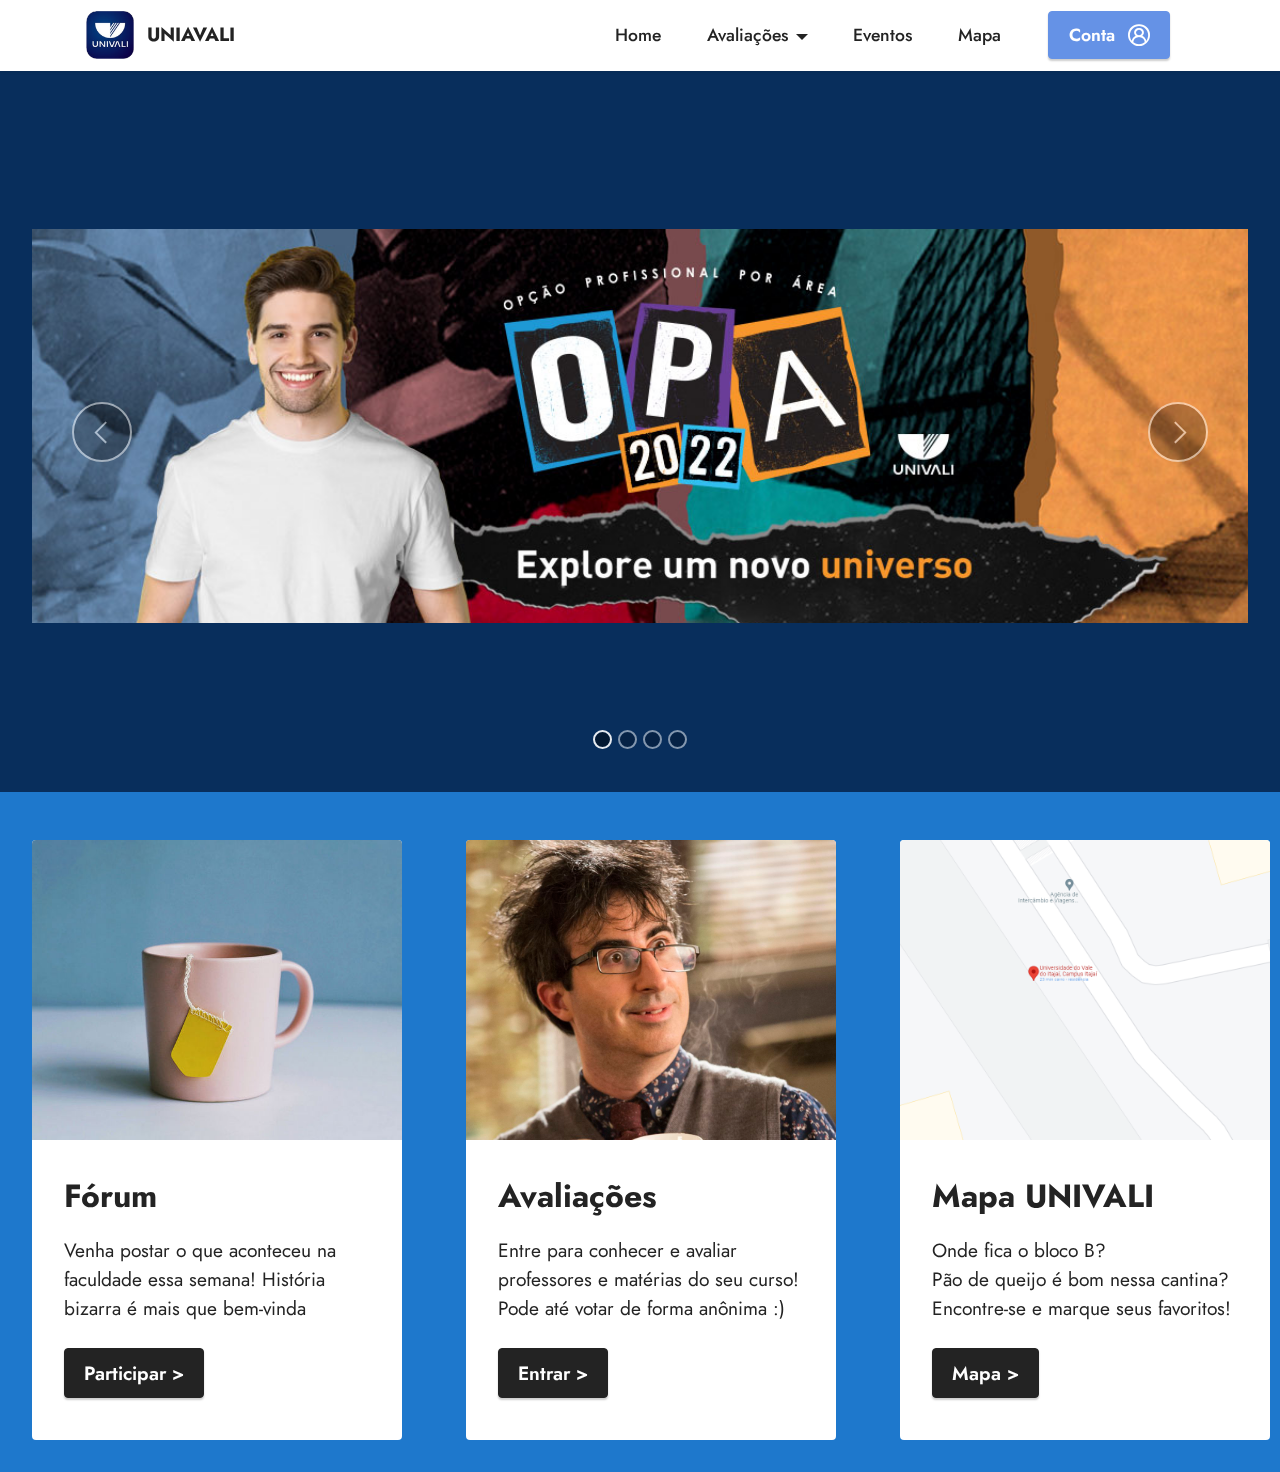
==== index.html @ 824887e6 "Update index.html" ====
<!DOCTYPE html>
<html  >
<head>
  <!-- Site made with Mobirise Website Builder v5.6.13, https://mobirise.com -->
  <meta charset="UTF-8">
  <meta http-equiv="X-UA-Compatible" content="IE=edge">
  <meta name="generator" content="Mobirise v5.6.13, mobirise.com">
  <meta name="twitter:card" content="summary_large_image"/>
  <meta name="twitter:image:src" content="">
  <meta property="og:image" content="">
  <meta name="twitter:title" content="UNIAVALI">
  <meta name="viewport" content="width=device-width, initial-scale=1, minimum-scale=1">
  <link rel="shortcut icon" href="assets/images/logo-1.png" type="image/x-icon">
  <meta name="description" content="">
  
  
  <title>UNIAVALI</title>
  <link rel="stylesheet" href="assets/web/assets/mobirise-icons2/mobirise2.css">
  <link rel="stylesheet" href="assets/bootstrap/css/bootstrap.min.css">
  <link rel="stylesheet" href="assets/bootstrap/css/bootstrap-grid.min.css">
  <link rel="stylesheet" href="assets/bootstrap/css/bootstrap-reboot.min.css">
  <link rel="stylesheet" href="assets/dropdown/css/style.css">
  <link rel="stylesheet" href="assets/socicon/css/styles.css">
  <link rel="stylesheet" href="assets/theme/css/style.css">
  <link rel="preload" href="https://fonts.googleapis.com/css?family=Jost:100,200,300,400,500,600,700,800,900,100i,200i,300i,400i,500i,600i,700i,800i,900i&display=swap" as="style" onload="this.onload=null;this.rel='stylesheet'">
  <noscript><link rel="stylesheet" href="https://fonts.googleapis.com/css?family=Jost:100,200,300,400,500,600,700,800,900,100i,200i,300i,400i,500i,600i,700i,800i,900i&display=swap"></noscript>
  <link rel="preload" as="style" href="assets/mobirise/css/mbr-additional.css"><link rel="stylesheet" href="assets/mobirise/css/mbr-additional.css" type="text/css">
  
  
  
  
</head>
<body>
  
  <section data-bs-version="5.1" class="menu menu2 cid-tlF8atp8Jl" once="menu" id="menu2-0">
    
    <nav class="navbar navbar-dropdown navbar-fixed-top navbar-expand-lg">
        <div class="container">
            <div class="navbar-brand">
                <span class="navbar-logo">
                    
                        <img src="assets/images/logo-1.png" alt="Logo" style="height: 3rem;">
                    
                </span>
                <span class="navbar-caption-wrap"><a class="navbar-caption text-black text-primary display-7" href="index.html">UNIAVALI</a></span>
            </div>
            <button class="navbar-toggler" type="button" data-toggle="collapse" data-bs-toggle="collapse" data-target="#navbarSupportedContent" data-bs-target="#navbarSupportedContent" aria-controls="navbarNavAltMarkup" aria-expanded="false" aria-label="Toggle navigation">
                <div class="hamburger">
                    <span></span>
                    <span></span>
                    <span></span>
                    <span></span>
                </div>
            </button>
            <div class="collapse navbar-collapse" id="navbarSupportedContent">
                <ul class="navbar-nav nav-dropdown" data-app-modern-menu="true"><li class="nav-item"><a class="nav-link link text-black text-primary display-4" href="#">Home</a></li>
                    <li class="nav-item dropdown"><a class="nav-link link text-black dropdown-toggle show display-4" href="https://mobiri.se" data-toggle="dropdown-submenu" data-bs-toggle="dropdown" data-bs-auto-close="outside" aria-expanded="true">Avaliações</a><div class="dropdown-menu show" aria-labelledby="dropdown-715" data-bs-popper="none"><a class="text-black dropdown-item text-primary display-4" href="index.html">Professores</a><a class="text-black show dropdown-item text-primary display-4" href="index.html">Matérias</a></div></li><li class="nav-item"><a class="nav-link link text-black text-primary display-4" href="index.html">Eventos</a>
                    </li><li class="nav-item"><a class="nav-link link text-black text-primary display-4" href="index.html">Mapa</a></li></ul>
                
                <div class="navbar-buttons mbr-section-btn"><a class="btn btn-primary display-4" href="index.html"><span class="mobi-mbri mobi-mbri-user-2 mbr-iconfont mbr-iconfont-btn"></span>Conta&nbsp;</a></div>
            </div>
        </div>
    </nav>
</section>

<section data-bs-version="5.1" class="slider2 cid-tlL7KsVFPY" id="slider2-5">
    

    
    <div class="container-fluid">
        <div class="row justify-content-center">
            <div class="col-12 col-md-10 col-lg-12">
                <div class="carousel slide" id="tlM1A0ibUm" data-ride="carousel" data-bs-ride="carousel" data-interval="4000" data-bs-interval="4000">
                    
                    <ol class="carousel-indicators">
                        <li data-slide-to="0" data-bs-slide-to="0" class="active" data-target="#tlM1A0ibUm" data-bs-target="#tlM1A0ibUm"></li><li data-slide-to="1" data-bs-slide-to="1" class="" data-target="#tlM1A0ibUm" data-bs-target="#tlM1A0ibUm"></li><li data-slide-to="2" data-bs-slide-to="2" class="" data-target="#tlM1A0ibUm" data-bs-target="#tlM1A0ibUm"></li><li data-slide-to="3" data-bs-slide-to="3" class="" data-target="#tlM1A0ibUm" data-bs-target="#tlM1A0ibUm"></li>
                        
                        
                    </ol>
                    <div class="carousel-inner">
                        
                        
                        <div class="carousel-item slider-image item active">
                            <div class="item-wrapper">
                                <img class="d-block w-100" src="assets/images/oppa-1.png" alt="Mobirise Website Builder" data-slide-to="0" data-bs-slide-to="0">
                                
                            </div>
                        </div><div class="carousel-item slider-image item">
                            <div class="item-wrapper">
                                <img class="d-block w-100" src="assets/images/festival-cultural-home.png" alt="Mobirise Website Builder" data-slide-to="1" data-bs-slide-to="1">
                                
                            </div>
                        </div><div class="carousel-item slider-image item">
                            <div class="item-wrapper">
                                <img class="d-block w-100" src="assets/images/halloween-home.png" alt="Mobirise Website Builder" data-slide-to="2" data-bs-slide-to="2">
                                
                            </div>
                        </div><div class="carousel-item slider-image item">
                            <div class="item-wrapper">
                                <img class="d-block w-100" src="assets/images/samba-home.png" alt="Mobirise Website Builder" data-slide-to="3" data-bs-slide-to="3">
                                
                            </div>
                        </div>
                    </div>
                    <a class="carousel-control carousel-control-prev" role="button" data-slide="prev" data-bs-slide="prev" href="#tlM1A0ibUm">
                        <span class="mobi-mbri mobi-mbri-arrow-prev" aria-hidden="true"></span>
                        <span class="sr-only visually-hidden">Previous</span>
                    </a>
                    <a class="carousel-control carousel-control-next" role="button" data-slide="next" data-bs-slide="next" href="#tlM1A0ibUm">
                        <span class="mobi-mbri mobi-mbri-arrow-next" aria-hidden="true"></span>
                        <span class="sr-only visually-hidden">Next</span>
                    </a>
                </div>
            </div>
        </div>
    </div>
</section>

<section data-bs-version="5.1" class="slider5 mbr-embla cid-tlLkuiW2jz" id="slider5-6">
    
    
    <div class="position-relative">
        
        <div class="embla mt-4" data-skip-snaps="true" data-align="center" data-contain-scroll="trimSnaps" data-auto-play-interval="4">
            <div class="embla__viewport container-fluid">
                <div class="embla__container">
                    <div class="embla__slide slider-image item active" style="margin-left: 2rem; margin-right: 2rem;">
                        <div class="slide-content">
                            <div class="item-img">
                                <div class="item-wrapper">
                                    <img src="assets/images/product2.jpg" alt="" title="" data-slide-to="0" data-bs-slide-to="0">
                                </div>
                            </div>
                            <div class="item-content">
                                <h5 class="item-title mbr-fonts-style display-5"><strong>Fórum</strong></h5>
                                
                                <p class="mbr-text mbr-fonts-style mt-3 display-7">Venha postar o que aconteceu na faculdade essa semana! História bizarra é mais que bem-vinda</p>
                            </div>
                            <div class="mbr-section-btn item-footer mt-2"><a href="#" class="btn item-btn btn-black display-7" target="_blank">Participar &gt;</a></div>
                        </div>
                    </div><div class="embla__slide slider-image item" style="margin-left: 2rem; margin-right: 2rem;">
                        <div class="slide-content">
                            <div class="item-img">
                                <div class="item-wrapper">
                                    <img src="assets/images/professor.png" alt="" title="" data-slide-to="1" data-bs-slide-to="1">
                                </div>
                            </div>
                            <div class="item-content">
                                <h5 class="item-title mbr-fonts-style display-5"><strong>Avaliações</strong></h5>
                                
                                <p class="mbr-text mbr-fonts-style mt-3 display-7">Entre para conhecer e avaliar professores e matérias do seu curso!<br>Pode até votar de forma anônima :)</p>
                            </div>
                            <div class="mbr-section-btn item-footer mt-2"><a href="#" class="btn item-btn btn-black display-7" target="_blank">Entrar &gt;</a></div>
                        </div>
                    </div><div class="embla__slide slider-image item" style="margin-left: 2rem; margin-right: 2rem;">
                        <div class="slide-content">
                            <div class="item-img">
                                <div class="item-wrapper">
                                    <img src="assets/images/mapa-home.png" alt="" title="" data-slide-to="2" data-bs-slide-to="2">
                                </div>
                            </div>
                            <div class="item-content">
                                <h5 class="item-title mbr-fonts-style display-5"><strong>Mapa UNIVALI</strong></h5>
                                
                                <p class="mbr-text mbr-fonts-style mt-3 display-7">Onde fica o bloco B?<br>Pão de queijo é bom nessa cantina?<br>Encontre-se e marque seus favoritos!</p>
                            </div>
                            <div class="mbr-section-btn item-footer mt-2"><a href="#" class="btn item-btn btn-black display-7" target="_blank">Mapa &gt;</a></div>
                        </div>
                    </div>
                    <div class="embla__slide slider-image item" style="margin-left: 2rem; margin-right: 2rem;">
                        <div class="slide-content">
                            <div class="item-img">
                                <div class="item-wrapper">
                                    <img src="assets/images/questionario-home.png" alt="" title="" data-slide-to="4" data-bs-slide-to="4">
                                </div>
                            </div>
                            <div class="item-content">
                                <h5 class="item-title mbr-fonts-style display-5"><strong>Pesquisas</strong></h5>
                                
                                <p class="mbr-text mbr-fonts-style mt-3 display-7">Ajude e receba ajuda de estudantes ao responder seus questionários!</p>
                            </div>
                            <div class="mbr-section-btn item-footer mt-2"><a href="#" class="btn item-btn btn-black display-7" target="_blank">Entrar &gt;</a></div>
                        </div>
                    </div>
                    
                    
                </div>
            </div>
            <button class="embla__button embla__button--prev">
                <span class="mobi-mbri mobi-mbri-arrow-prev mbr-iconfont" aria-hidden="true"></span>
                <span class="sr-only visually-hidden visually-hidden">Previous</span>
            </button>
            <button class="embla__button embla__button--next">
                <span class="mobi-mbri mobi-mbri-arrow-next mbr-iconfont" aria-hidden="true"></span>
                <span class="sr-only visually-hidden visually-hidden">Next</span>
            </button>
        </div>
    </div>
</section><section class="display-7" style="padding: 0;align-items: center;justify-content: center;flex-wrap: wrap;    align-content: center;display: flex;position: relative;height: 4rem;background-color: #1e78cc; height: 1%;"><a href="https://mobiri.se/2896495" style="flex: 1 1;height: 4rem;position: absolute;width: 100%;z-index: 1; display: none;"><img alt="" style="height: 4rem;" src="[data-uri]"></a><p style="margin: 0;text-align: center; display: none;" class="display-7">Built with &#8204;</p><a style="z-index:1; display: none;" href="https://mobirise.com"> Website  Software</a></section>
<script src="assets/bootstrap/js/bootstrap.bundle.min.js"></script>  <script src="assets/smoothscroll/smooth-scroll.js"></script>  <script src="assets/ytplayer/index.js"></script>  <script src="assets/dropdown/js/navbar-dropdown.js"></script>  <script src="assets/embla/embla.min.js"></script>  <script src="assets/embla/script.js"></script>  <script src="assets/theme/js/script.js"></script>  
  
  
</body>
</html>
---- assets/web/assets/mobirise-icons2/mobirise2.css ----
@font-face {
  font-family: 'Moririse2';
  font-display: swap;
  src:  url('mobirise2.eot?f2bix4');
  src:  url('mobirise2.eot?f2bix4#iefix') format('embedded-opentype'),
    url('mobirise2.ttf?f2bix4') format('truetype'),
    url('mobirise2.woff?f2bix4') format('woff'),
    url('mobirise2.svg?f2bix4#mobirise2') format('svg');
  font-weight: normal;
  font-style: normal;
}

[class^="mobi-"], [class*=" mobi-"] {
  /* use !important to prevent issues with browser extensions that change fonts */
  font-family: 'Moririse2' !important;
  speak: none;
  font-style: normal;
  font-weight: normal;
  font-variant: normal;
  text-transform: none;
  line-height: 1;

  /* Better Font Rendering =========== */
  -webkit-font-smoothing: antialiased;
  -moz-osx-font-smoothing: grayscale;
}

.mobi-mbri-add-submenu:before {
  content: "\e900";
}
.mobi-mbri-alert:before {
  content: "\e901";
}
.mobi-mbri-align-center:before {
  content: "\e902";
}
.mobi-mbri-align-justify:before {
  content: "\e903";
}
.mobi-mbri-align-left:before {
  content: "\e904";
}
.mobi-mbri-align-right:before {
  content: "\e905";
}
.mobi-mbri-android:before {
  content: "\e906";
}
.mobi-mbri-apple:before {
  content: "\e907";
}
.mobi-mbri-arrow-down:before {
  content: "\e908";
}
.mobi-mbri-arrow-next:before {
  content: "\e909";
}
.mobi-mbri-arrow-prev:before {
  content: "\e90a";
}
.mobi-mbri-arrow-up:before {
  content: "\e90b";
}
.mobi-mbri-bold:before {
  content: "\e90c";
}
.mobi-mbri-bookmark:before {
  content: "\e90d";
}
.mobi-mbri-bootstrap:before {
  content: "\e90e";
}
.mobi-mbri-briefcase:before {
  content: "\e90f";
}
.mobi-mbri-browse:before {
  content: "\e910";
}
.mobi-mbri-bulleted-list:before {
  content: "\e911";
}
.mobi-mbri-calendar:before {
  content: "\e912";
}
.mobi-mbri-camera:before {
  content: "\e913";
}
.mobi-mbri-cart-add:before {
  content: "\e914";
}
.mobi-mbri-cart-full:before {
  content: "\e915";
}
.mobi-mbri-cash:before {
  content: "\e916";
}
.mobi-mbri-change-style:before {
  content: "\e917";
}
.mobi-mbri-chat:before {
  content: "\e918";
}
.mobi-mbri-clock:before {
  content: "\e919";
}
.mobi-mbri-close:before {
  content: "\e91a";
}
.mobi-mbri-cloud:before {
  content: "\e91b";
}
.mobi-mbri-code:before {
  content: "\e91c";
}
.mobi-mbri-contact-form:before {
  content: "\e91d";
}
.mobi-mbri-credit-card:before {
  content: "\e91e";
}
.mobi-mbri-cursor-click:before {
  content: "\e91f";
}
.mobi-mbri-cust-feedback:before {
  content: "\e920";
}
.mobi-mbri-database:before {
  content: "\e921";
}
.mobi-mbri-delivery:before {
  content: "\e922";
}
.mobi-mbri-desktop:before {
  content: "\e923";
}
.mobi-mbri-devices:before {
  content: "\e924";
}
.mobi-mbri-down:before {
  content: "\e925";
}
.mobi-mbri-download-2:before {
  content: "\e926";
}
.mobi-mbri-download:before {
  content: "\e927";
}
.mobi-mbri-drag-n-drop-2:before {
  content: "\e928";
}
.mobi-mbri-drag-n-drop:before {
  content: "\e929";
}
.mobi-mbri-edit-2:before {
  content: "\e92a";
}
.mobi-mbri-edit:before {
  content: "\e92b";
}
.mobi-mbri-error:before {
  content: "\e92c";
}
.mobi-mbri-extension:before {
  content: "\e92d";
}
.mobi-mbri-features:before {
  content: "\e92e";
}
.mobi-mbri-file:before {
  content: "\e92f";
}
.mobi-mbri-flag:before {
  content: "\e930";
}
.mobi-mbri-folder:before {
  content: "\e931";
}
.mobi-mbri-gift:before {
  content: "\e932";
}
.mobi-mbri-github:before {
  content: "\e933";
}
.mobi-mbri-globe-2:before {
  content: "\e934";
}
.mobi-mbri-globe:before {
  content: "\e935";
}
.mobi-mbri-growing-chart:before {
  content: "\e936";
}
.mobi-mbri-hearth:before {
  content: "\e937";
}
.mobi-mbri-help:before {
  content: "\e938";
}
.mobi-mbri-home:before {
  content: "\e939";
}
.mobi-mbri-hot-cup:before {
  content: "\e93a";
}
.mobi-mbri-idea:before {
  content: "\e93b";
}
.mobi-mbri-image-gallery:before {
  content: "\e93c";
}
.mobi-mbri-image-slider:before {
  content: "\e93d";
}
.mobi-mbri-info:before {
  content: "\e93e";
}
.mobi-mbri-italic:before {
  content: "\e93f";
}
.mobi-mbri-key:before {
  content: "\e940";
}
.mobi-mbri-laptop:before {
  content: "\e941";
}
.mobi-mbri-layers:before {
  content: "\e942";
}
.mobi-mbri-left-right:before {
  content: "\e943";
}
.mobi-mbri-left:before {
  content: "\e944";
}
.mobi-mbri-letter:before {
  content: "\e945";
}
.mobi-mbri-like:before {
  content: "\e946";
}
.mobi-mbri-link:before {
  content: "\e947";
}
.mobi-mbri-lock:before {
  content: "\e948";
}
.mobi-mbri-login:before {
  content: "\e949";
}
.mobi-mbri-logout:before {
  content: "\e94a";
}
.mobi-mbri-magic-stick:before {
  content: "\e94b";
}
.mobi-mbri-map-pin:before {
  content: "\e94c";
}
.mobi-mbri-menu:before {
  content: "\e94d";
}
.mobi-mbri-mobile-2:before {
  content: "\e94e";
}
.mobi-mbri-mobile-horizontal:before {
  content: "\e94f";
}
.mobi-mbri-mobile:before {
  content: "\e950";
}
.mobi-mbri-mobirise:before {
  content: "\e951";
}
.mobi-mbri-more-horizontal:before {
  content: "\e952";
}
.mobi-mbri-more-vertical:before {
  content: "\e953";
}
.mobi-mbri-music:before {
  content: "\e954";
}
.mobi-mbri-new-file:before {
  content: "\e955";
}
.mobi-mbri-numbered-list:before {
  content: "\e956";
}
.mobi-mbri-opened-folder:before {
  content: "\e957";
}
.mobi-mbri-pages:before {
  content: "\e958";
}
.mobi-mbri-paper-plane:before {
  content: "\e959";
}
.mobi-mbri-paperclip:before {
  content: "\e95a";
}
.mobi-mbri-phone:before {
  content: "\e95b";
}
.mobi-mbri-photo:before {
  content: "\e95c";
}
.mobi-mbri-photos:before {
  content: "\e95d";
}
.mobi-mbri-pin:before {
  content: "\e95e";
}
.mobi-mbri-play:before {
  content: "\e95f";
}
.mobi-mbri-plus:before {
  content: "\e960";
}
.mobi-mbri-preview:before {
  content: "\e961";
}
.mobi-mbri-print:before {
  content: "\e962";
}
.mobi-mbri-protect:before {
  content: "\e963";
}
.mobi-mbri-question:before {
  content: "\e964";
}
.mobi-mbri-quote-left:before {
  content: "\e965";
}
.mobi-mbri-quote-right:before {
  content: "\e966";
}
.mobi-mbri-redo:before {
  content: "\e967";
}
.mobi-mbri-refresh:before {
  content: "\e968";
}
.mobi-mbri-responsive-2:before {
  content: "\e969";
}
.mobi-mbri-responsive:before {
  content: "\e96a";
}
.mobi-mbri-right:before {
  content: "\e96b";
}
.mobi-mbri-rocket:before {
  content: "\e96c";
}
.mobi-mbri-sad-face:before {
  content: "\e96d";
}
.mobi-mbri-sale:before {
  content: "\e96e";
}
.mobi-mbri-save:before {
  content: "\e96f";
}
.mobi-mbri-search:before {
  content: "\e970";
}
.mobi-mbri-setting-2:before {
  content: "\e971";
}
.mobi-mbri-setting-3:before {
  content: "\e972";
}
.mobi-mbri-setting:before {
  content: "\e973";
}
.mobi-mbri-share:before {
  content: "\e974";
}
.mobi-mbri-shopping-bag:before {
  content: "\e975";
}
.mobi-mbri-shopping-basket:before {
  content: "\e976";
}
.mobi-mbri-shopping-cart:before {
  content: "\e977";
}
.mobi-mbri-sites:before {
  content: "\e978";
}
.mobi-mbri-smile-face:before {
  content: "\e979";
}
.mobi-mbri-speed:before {
  content: "\e97a";
}
.mobi-mbri-star:before {
  content: "\e97b";
}
.mobi-mbri-success:before {
  content: "\e97c";
}
.mobi-mbri-sun:before {
  content: "\e97d";
}
.mobi-mbri-sun2:before {
  content: "\e97e";
}
.mobi-mbri-tablet-vertical:before {
  content: "\e97f";
}
.mobi-mbri-tablet:before {
  content: "\e980";
}
.mobi-mbri-target:before {
  content: "\e981";
}
.mobi-mbri-timer:before {
  content: "\e982";
}
.mobi-mbri-to-ftp:before {
  content: "\e983";
}
.mobi-mbri-to-local-drive:before {
  content: "\e984";
}
.mobi-mbri-touch-swipe:before {
  content: "\e985";
}
.mobi-mbri-touch:before {
  content: "\e986";
}
.mobi-mbri-trash:before {
  content: "\e987";
}
.mobi-mbri-underline:before {
  content: "\e988";
}
.mobi-mbri-undo:before {
  content: "\e989";
}
.mobi-mbri-unlink:before {
  content: "\e98a";
}
.mobi-mbri-unlock:before {
  content: "\e98b";
}
.mobi-mbri-up-down:before {
  content: "\e98c";
}
.mobi-mbri-up:before {
  content: "\e98d";
}
.mobi-mbri-update:before {
  content: "\e98e";
}
.mobi-mbri-upload-2:before {
  content: "\e98f";
}
.mobi-mbri-upload:before {
  content: "\e990";
}
.mobi-mbri-user-2:before {
  content: "\e991";
}
.mobi-mbri-user:before {
  content: "\e992";
}
.mobi-mbri-users:before {
  content: "\e993";
}
.mobi-mbri-video-play:before {
  content: "\e994";
}
.mobi-mbri-video:before {
  content: "\e995";
}
.mobi-mbri-watch:before {
  content: "\e996";
}
.mobi-mbri-website-theme-2:before {
  content: "\e997";
}
.mobi-mbri-website-theme:before {
  content: "\e998";
}
.mobi-mbri-wifi:before {
  content: "\e999";
}
.mobi-mbri-windows:before {
  content: "\e99a";
}
.mobi-mbri-zoom-in:before {
  content: "\e99b";
}
.mobi-mbri-zoom-out:before {
  content: "\e99c";
}
---- assets/dropdown/css/style.css ----
.navbar-dropdown {
  left: 0;
  padding: 0;
  position: absolute;
  right: 0;
  top: 0;
  transition: all 0.45s ease;
  z-index: 1030;
  background: #282828; }
  .navbar-dropdown .navbar-logo {
    margin-right: 0.8rem;
    transition: margin 0.3s ease-in-out;
    vertical-align: middle; }
    .navbar-dropdown .navbar-logo img {
      height: 3.125rem;
      transition: all 0.3s ease-in-out; }
    .navbar-dropdown .navbar-logo.mbr-iconfont {
      font-size: 3.125rem;
      line-height: 3.125rem; }
  .navbar-dropdown .navbar-caption {
    font-weight: 700;
    white-space: normal;
    vertical-align: -4px;
    line-height: 3.125rem !important; }
    .navbar-dropdown .navbar-caption, .navbar-dropdown .navbar-caption:hover {
      color: inherit;
      text-decoration: none; }
  .navbar-dropdown .mbr-iconfont + .navbar-caption {
    vertical-align: -1px; }
  .navbar-dropdown.navbar-fixed-top {
    position: fixed; }
  .navbar-dropdown .navbar-brand span {
    vertical-align: -4px; }
  .navbar-dropdown.bg-color.transparent {
    background: none; }
  .navbar-dropdown.navbar-short .navbar-brand {
    padding: 0.625rem 0; }
    .navbar-dropdown.navbar-short .navbar-brand span {
      vertical-align: -1px; }
  .navbar-dropdown.navbar-short .navbar-caption {
    line-height: 2.375rem !important;
    vertical-align: -2px; }
  .navbar-dropdown.navbar-short .navbar-logo {
    margin-right: 0.5rem; }
    .navbar-dropdown.navbar-short .navbar-logo img {
      height: 2.375rem; }
    .navbar-dropdown.navbar-short .navbar-logo.mbr-iconfont {
      font-size: 2.375rem;
      line-height: 2.375rem; }
  .navbar-dropdown.navbar-short .mbr-table-cell {
    height: 3.625rem; }
  .navbar-dropdown .navbar-close {
    left: 0.6875rem;
    position: fixed;
    top: 0.75rem;
    z-index: 1000; }
  .navbar-dropdown .hamburger-icon {
    content: "";
    display: inline-block;
    vertical-align: middle;
    width: 16px;
    -webkit-box-shadow: 0 -6px 0 1px #282828,0 0 0 1px #282828,0 6px 0 1px #282828;
    -moz-box-shadow: 0 -6px 0 1px #282828,0 0 0 1px #282828,0 6px 0 1px #282828;
    box-shadow: 0 -6px 0 1px #282828,0 0 0 1px #282828,0 6px 0 1px #282828; }

.dropdown-menu .dropdown-toggle[data-toggle="dropdown-submenu"]::after {
  border-bottom: 0.35em solid transparent;
  border-left: 0.35em solid;
  border-right: 0;
  border-top: 0.35em solid transparent;
  margin-left: 0.3rem; }

.dropdown-menu .dropdown-item:focus {
  outline: 0; }

.nav-dropdown {
  font-size: 0.75rem;
  font-weight: 500;
  height: auto !important; }
  .nav-dropdown .nav-btn {
    padding-left: 1rem; }
  .nav-dropdown .link {
    margin: .667em 1.667em;
    font-weight: 500;
    padding: 0;
    transition: color .2s ease-in-out; }
    .nav-dropdown .link.dropdown-toggle {
      margin-right: 2.583em; }
      .nav-dropdown .link.dropdown-toggle::after {
        margin-left: .25rem;
        border-top: 0.35em solid;
        border-right: 0.35em solid transparent;
        border-left: 0.35em solid transparent;
        border-bottom: 0; }
      .nav-dropdown .link.dropdown-toggle[aria-expanded="true"] {
        margin: 0;
        padding: 0.667em 3.263em  0.667em 1.667em; }
  .nav-dropdown .link::after,
  .nav-dropdown .dropdown-item::after {
    color: inherit; }
  .nav-dropdown .btn {
    font-size: 0.75rem;
    font-weight: 700;
    letter-spacing: 0;
    margin-bottom: 0;
    padding-left: 1.25rem;
    padding-right: 1.25rem; }
  .nav-dropdown .dropdown-menu {
    border-radius: 0;
    border: 0;
    left: 0;
    margin: 0;
    padding-bottom: 1.25rem;
    padding-top: 1.25rem;
    position: relative; }
  .nav-dropdown .dropdown-submenu {
    margin-left: 0.125rem;
    top: 0; }
  .nav-dropdown .dropdown-item {
    font-weight: 500;
    line-height: 2;
    padding: 0.3846em 4.615em 0.3846em 1.5385em;
    position: relative;
    transition: color .2s ease-in-out, background-color .2s ease-in-out; }
    .nav-dropdown .dropdown-item::after {
      margin-top: -0.3077em;
      position: absolute;
      right: 1.1538em;
      top: 50%; }
    .nav-dropdown .dropdown-item:focus, .nav-dropdown .dropdown-item:hover {
      background: none; }

@media (max-width: 767px) {
  .nav-dropdown.navbar-toggleable-sm {
    bottom: 0;
    display: none;
    left: 0;
    overflow-x: hidden;
    position: fixed;
    top: 0;
    transform: translateX(-100%);
    -ms-transform: translateX(-100%);
    -webkit-transform: translateX(-100%);
    width: 18.75rem;
    z-index: 999; } }
.nav-dropdown.navbar-toggleable-xl {
  bottom: 0;
  display: none;
  left: 0;
  overflow-x: hidden;
  position: fixed;
  top: 0;
  transform: translateX(-100%);
  -ms-transform: translateX(-100%);
  -webkit-transform: translateX(-100%);
  width: 18.75rem;
  z-index: 999; }

.nav-dropdown-sm {
  display: block !important;
  overflow-x: hidden;
  overflow: auto;
  padding-top: 3.875rem; }
  .nav-dropdown-sm::after {
    content: "";
    display: block;
    height: 3rem;
    width: 100%; }
  .nav-dropdown-sm.collapse.in ~ .navbar-close {
    display: block !important; }
  .nav-dropdown-sm.collapsing, .nav-dropdown-sm.collapse.in {
    transform: translateX(0);
    -ms-transform: translateX(0);
    -webkit-transform: translateX(0);
    transition: all 0.25s ease-out;
    -webkit-transition: all 0.25s ease-out;
    background: #282828; }
  .nav-dropdown-sm.collapsing[aria-expanded="false"] {
    transform: translateX(-100%);
    -ms-transform: translateX(-100%);
    -webkit-transform: translateX(-100%); }
  .nav-dropdown-sm .nav-item {
    display: block;
    margin-left: 0 !important;
    padding-left: 0; }
  .nav-dropdown-sm .link,
  .nav-dropdown-sm .dropdown-item {
    border-top: 1px dotted rgba(255, 255, 255, 0.1);
    font-size: 0.8125rem;
    line-height: 1.6;
    margin: 0 !important;
    padding: 0.875rem 2.4rem 0.875rem 1.5625rem !important;
    position: relative;
    white-space: normal; }
    .nav-dropdown-sm .link:focus, .nav-dropdown-sm .link:hover,
    .nav-dropdown-sm .dropdown-item:focus,
    .nav-dropdown-sm .dropdown-item:hover {
      background: rgba(0, 0, 0, 0.2) !important;
      color: #c0a375; }
  .nav-dropdown-sm .nav-btn {
    position: relative;
    padding: 1.5625rem 1.5625rem 0 1.5625rem; }
    .nav-dropdown-sm .nav-btn::before {
      border-top: 1px dotted rgba(255, 255, 255, 0.1);
      content: "";
      left: 0;
      position: absolute;
      top: 0;
      width: 100%; }
    .nav-dropdown-sm .nav-btn + .nav-btn {
      padding-top: 0.625rem; }
      .nav-dropdown-sm .nav-btn + .nav-btn::before {
        display: none; }
  .nav-dropdown-sm .btn {
    padding: 0.625rem 0; }
  .nav-dropdown-sm .dropdown-toggle[data-toggle="dropdown-submenu"]::after {
    margin-left: .25rem;
    border-top: 0.35em solid;
    border-right: 0.35em solid transparent;
    border-left: 0.35em solid transparent;
    border-bottom: 0; }
  .nav-dropdown-sm .dropdown-toggle[data-toggle="dropdown-submenu"][aria-expanded="true"]::after {
    border-top: 0;
    border-right: 0.35em solid transparent;
    border-left: 0.35em solid transparent;
    border-bottom: 0.35em solid; }
  .nav-dropdown-sm .dropdown-menu {
    margin: 0;
    padding: 0;
    position: relative;
    top: 0;
    left: 0;
    width: 100%;
    border: 0;
    float: none;
    border-radius: 0;
    background: none; }
  .nav-dropdown-sm .dropdown-submenu {
    left: 100%;
    margin-left: 0.125rem;
    margin-top: -1.25rem;
    top: 0; }

.navbar-toggleable-sm .nav-dropdown .dropdown-menu {
  position: absolute; }

.navbar-toggleable-sm .nav-dropdown .dropdown-submenu {
  left: 100%;
  margin-left: 0.125rem;
  margin-top: -1.25rem;
  top: 0; }

.navbar-toggleable-sm.opened .nav-dropdown .dropdown-menu {
  position: relative; }

.navbar-toggleable-sm.opened .nav-dropdown .dropdown-submenu {
  left: 0;
  margin-left: 00rem;
  margin-top: 0rem;
  top: 0; }

.is-builder .nav-dropdown.collapsing {
  transition: none !important; }
---- assets/socicon/css/styles.css ----
@charset "UTF-8";

@font-face {
  font-family: 'Socicon';
  src:  url('../fonts/socicon.eot');
  src:  url('../fonts/socicon.eot?#iefix') format('embedded-opentype'),
    url('../fonts/socicon.woff2') format('woff2'),
    url('../fonts/socicon.ttf') format('truetype'),
    url('../fonts/socicon.woff') format('woff'),
    url('../fonts/socicon.svg#socicon') format('svg');
  font-weight: normal;
  font-style: normal;
  font-display: swap;
}

[data-icon]:before {
  font-family: "socicon" !important;
  content: attr(data-icon);
  font-style: normal !important;
  font-weight: normal !important;
  font-variant: normal !important;
  text-transform: none !important;
  speak: none;
  line-height: 1;
  -webkit-font-smoothing: antialiased;
  -moz-osx-font-smoothing: grayscale;
}

[class^="socicon-"], [class*=" socicon-"] {
  /* use !important to prevent issues with browser extensions that change fonts */
  font-family: 'Socicon' !important;
  speak: none;
  font-style: normal;
  font-weight: normal;
  font-variant: normal;
  text-transform: none;
  line-height: 1;

  /* Better Font Rendering =========== */
  -webkit-font-smoothing: antialiased;
  -moz-osx-font-smoothing: grayscale;
}

.socicon-eitaa:before {
  content: "\e97c";
}
.socicon-soroush:before {
  content: "\e97d";
}
.socicon-bale:before {
  content: "\e97e";
}
.socicon-zazzle:before {
  content: "\e97b";
}
.socicon-society6:before {
  content: "\e97a";
}
.socicon-redbubble:before {
  content: "\e979";
}
.socicon-avvo:before {
  content: "\e978";
}
.socicon-stitcher:before {
  content: "\e977";
}
.socicon-googlehangouts:before {
  content: "\e974";
}
.socicon-dlive:before {
  content: "\e975";
}
.socicon-vsco:before {
  content: "\e976";
}
.socicon-flipboard:before {
  content: "\e973";
}
.socicon-ubuntu:before {
  content: "\e958";
}
.socicon-artstation:before {
  content: "\e959";
}
.socicon-invision:before {
  content: "\e95a";
}
.socicon-torial:before {
  content: "\e95b";
}
.socicon-collectorz:before {
  content: "\e95c";
}
.socicon-seenthis:before {
  content: "\e95d";
}
.socicon-googleplaymusic:before {
  content: "\e95e";
}
.socicon-debian:before {
  content: "\e95f";
}
.socicon-filmfreeway:before {
  content: "\e960";
}
.socicon-gnome:before {
  content: "\e961";
}
.socicon-itchio:before {
  content: "\e962";
}
.socicon-jamendo:before {
  content: "\e963";
}
.socicon-mix:before {
  content: "\e964";
}
.socicon-sharepoint:before {
  content: "\e965";
}
.socicon-tinder:before {
  content: "\e966";
}
.socicon-windguru:before {
  content: "\e967";
}
.socicon-cdbaby:before {
  content: "\e968";
}
.socicon-elementaryos:before {
  content: "\e969";
}
.socicon-stage32:before {
  content: "\e96a";
}
.socicon-tiktok:before {
  content: "\e96b";
}
.socicon-gitter:before {
  content: "\e96c";
}
.socicon-letterboxd:before {
  content: "\e96d";
}
.socicon-threema:before {
  content: "\e96e";
}
.socicon-splice:before {
  content: "\e96f";
}
.socicon-metapop:before {
  content: "\e970";
}
.socicon-naver:before {
  content: "\e971";
}
.socicon-remote:before {
  content: "\e972";
}
.socicon-internet:before {
  content: "\e957";
}
.socicon-moddb:before {
  content: "\e94b";
}
.socicon-indiedb:before {
  content: "\e94c";
}
.socicon-traxsource:before {
  content: "\e94d";
}
.socicon-gamefor:before {
  content: "\e94e";
}
.socicon-pixiv:before {
  content: "\e94f";
}
.socicon-myanimelist:before {
  content: "\e950";
}
.socicon-blackberry:before {
  content: "\e951";
}
.socicon-wickr:before {
  content: "\e952";
}
.socicon-spip:before {
  content: "\e953";
}
.socicon-napster:before {
  content: "\e954";
}
.socicon-beatport:before {
  content: "\e955";
}
.socicon-hackerone:before {
  content: "\e956";
}
.socicon-hackernews:before {
  content: "\e946";
}
.socicon-smashwords:before {
  content: "\e947";
}
.socicon-kobo:before {
  content: "\e948";
}
.socicon-bookbub:before {
  content: "\e949";
}
.socicon-mailru:before {
  content: "\e94a";
}
.socicon-gitlab:before {
  content: "\e945";
}
.socicon-instructables:before {
  content: "\e944";
}
.socicon-portfolio:before {
  content: "\e943";
}
.socicon-codered:before {
  content: "\e940";
}
.socicon-origin:before {
  content: "\e941";
}
.socicon-nextdoor:before {
  content: "\e942";
}
.socicon-udemy:before {
  content: "\e93f";
}
.socicon-livemaster:before {
  content: "\e93e";
}
.socicon-crunchbase:before {
  content: "\e93b";
}
.socicon-homefy:before {
  content: "\e93c";
}
.socicon-calendly:before {
  content: "\e93d";
}
.socicon-realtor:before {
  content: "\e90f";
}
.socicon-tidal:before {
  content: "\e910";
}
.socicon-qobuz:before {
  content: "\e911";
}
.socicon-natgeo:before {
  content: "\e912";
}
.socicon-mastodon:before {
  content: "\e913";
}
.socicon-unsplash:before {
  content: "\e914";
}
.socicon-homeadvisor:before {
  content: "\e915";
}
.socicon-angieslist:before {
  content: "\e916";
}
.socicon-codepen:before {
  content: "\e917";
}
.socicon-slack:before {
  content: "\e918";
}
.socicon-openaigym:before {
  content: "\e919";
}
.socicon-logmein:before {
  content: "\e91a";
}
.socicon-fiverr:before {
  content: "\e91b";
}
.socicon-gotomeeting:before {
  content: "\e91c";
}
.socicon-aliexpress:before {
  content: "\e91d";
}
.socicon-guru:before {
  content: "\e91e";
}
.socicon-appstore:before {
  content: "\e91f";
}
.socicon-homes:before {
  content: "\e920";
}
.socicon-zoom:before {
  content: "\e921";
}
.socicon-alibaba:before {
  content: "\e922";
}
.socicon-craigslist:before {
  content: "\e923";
}
.socicon-wix:before {
  content: "\e924";
}
.socicon-redfin:before {
  content: "\e925";
}
.socicon-googlecalendar:before {
  content: "\e926";
}
.socicon-shopify:before {
  content: "\e927";
}
.socicon-freelancer:before {
  content: "\e928";
}
.socicon-seedrs:before {
  content: "\e929";
}
.socicon-bing:before {
  content: "\e92a";
}
.socicon-doodle:before {
  content: "\e92b";
}
.socicon-bonanza:before {
  content: "\e92c";
}
.socicon-squarespace:before {
  content: "\e92d";
}
.socicon-toptal:before {
  content: "\e92e";
}
.socicon-gust:before {
  content: "\e92f";
}
.socicon-ask:before {
  content: "\e930";
}
.socicon-trulia:before {
  content: "\e931";
}
.socicon-loomly:before {
  content: "\e932";
}
.socicon-ghost:before {
  content: "\e933";
}
.socicon-upwork:before {
  content: "\e934";
}
.socicon-fundable:before {
  content: "\e935";
}
.socicon-booking:before {
  content: "\e936";
}
.socicon-googlemaps:before {
  content: "\e937";
}
.socicon-zillow:before {
  content: "\e938";
}
.socicon-niconico:before {
  content: "\e939";
}
.socicon-toneden:before {
  content: "\e93a";
}
.socicon-augment:before {
  content: "\e908";
}
.socicon-bitbucket:before {
  content: "\e909";
}
.socicon-fyuse:before {
  content: "\e90a";
}
.socicon-yt-gaming:before {
  content: "\e90b";
}
.socicon-sketchfab:before {
  content: "\e90c";
}
.socicon-mobcrush:before {
  content: "\e90d";
}
.socicon-microsoft:before {
  content: "\e90e";
}
.socicon-pandora:before {
  content: "\e907";
}
.socicon-messenger:before {
  content: "\e906";
}
.socicon-gamewisp:before {
  content: "\e905";
}
.socicon-bloglovin:before {
  content: "\e904";
}
.socicon-tunein:before {
  content: "\e903";
}
.socicon-gamejolt:before {
  content: "\e901";
}
.socicon-trello:before {
  content: "\e902";
}
.socicon-spreadshirt:before {
  content: "\e900";
}
.socicon-500px:before {
  content: "\e000";
}
.socicon-8tracks:before {
  content: "\e001";
}
.socicon-airbnb:before {
  content: "\e002";
}
.socicon-alliance:before {
  content: "\e003";
}
.socicon-amazon:before {
  content: "\e004";
}
.socicon-amplement:before {
  content: "\e005";
}
.socicon-android:before {
  content: "\e006";
}
.socicon-angellist:before {
  content: "\e007";
}
.socicon-apple:before {
  content: "\e008";
}
.socicon-appnet:before {
  content: "\e009";
}
.socicon-baidu:before {
  content: "\e00a";
}
.socicon-bandcamp:before {
  content: "\e00b";
}
.socicon-battlenet:before {
  content: "\e00c";
}
.socicon-mixer:before {
  content: "\e00d";
}
.socicon-bebee:before {
  content: "\e00e";
}
.socicon-bebo:before {
  content: "\e00f";
}
.socicon-behance:before {
  content: "\e010";
}
.socicon-blizzard:before {
  content: "\e011";
}
.socicon-blogger:before {
  content: "\e012";
}
.socicon-buffer:before {
  content: "\e013";
}
.socicon-chrome:before {
  content: "\e014";
}
.socicon-coderwall:before {
  content: "\e015";
}
.socicon-curse:before {
  content: "\e016";
}
.socicon-dailymotion:before {
  content: "\e017";
}
.socicon-deezer:before {
  content: "\e018";
}
.socicon-delicious:before {
  content: "\e019";
}
.socicon-deviantart:before {
  content: "\e01a";
}
.socicon-diablo:before {
  content: "\e01b";
}
.socicon-digg:before {
  content: "\e01c";
}
.socicon-discord:before {
  content: "\e01d";
}
.socicon-disqus:before {
  content: "\e01e";
}
.socicon-douban:before {
  content: "\e01f";
}
.socicon-draugiem:before {
  content: "\e020";
}
.socicon-dribbble:before {
  content: "\e021";
}
.socicon-drupal:before {
  content: "\e022";
}
.socicon-ebay:before {
  content: "\e023";
}
.socicon-ello:before {
  content: "\e024";
}
.socicon-endomodo:before {
  content: "\e025";
}
.socicon-envato:before {
  content: "\e026";
}
.socicon-etsy:before {
  content: "\e027";
}
.socicon-facebook:before {
  content: "\e028";
}
.socicon-feedburner:before {
  content: "\e029";
}
.socicon-filmweb:before {
  content: "\e02a";
}
.socicon-firefox:before {
  content: "\e02b";
}
.socicon-flattr:before {
  content: "\e02c";
}
.socicon-flickr:before {
  content: "\e02d";
}
.socicon-formulr:before {
  content: "\e02e";
}
.socicon-forrst:before {
  content: "\e02f";
}
.socicon-foursquare:before {
  content: "\e030";
}
.socicon-friendfeed:before {
  content: "\e031";
}
.socicon-github:before {
  content: "\e032";
}
.socicon-goodreads:before {
  content: "\e033";
}
.socicon-google:before {
  content: "\e034";
}
.socicon-googlescholar:before {
  content: "\e035";
}
.socicon-googlegroups:before {
  content: "\e036";
}
.socicon-googlephotos:before {
  content: "\e037";
}
.socicon-googleplus:before {
  content: "\e038";
}
.socicon-grooveshark:before {
  content: "\e039";
}
.socicon-hackerrank:before {
  content: "\e03a";
}
.socicon-hearthstone:before {
  content: "\e03b";
}
.socicon-hellocoton:before {
  content: "\e03c";
}
.socicon-heroes:before {
  content: "\e03d";
}
.socicon-smashcast:before {
  content: "\e03e";
}
.socicon-horde:before {
  content: "\e03f";
}
.socicon-houzz:before {
  content: "\e040";
}
.socicon-icq:before {
  content: "\e041";
}
.socicon-identica:before {
  content: "\e042";
}
.socicon-imdb:before {
  content: "\e043";
}
.socicon-instagram:before {
  content: "\e044";
}
.socicon-issuu:before {
  content: "\e045";
}
.socicon-istock:before {
  content: "\e046";
}
.socicon-itunes:before {
  content: "\e047";
}
.socicon-keybase:before {
  content: "\e048";
}
.socicon-lanyrd:before {
  content: "\e049";
}
.socicon-lastfm:before {
  content: "\e04a";
}
.socicon-line:before {
  content: "\e04b";
}
.socicon-linkedin:before {
  content: "\e04c";
}
.socicon-livejournal:before {
  content: "\e04d";
}
.socicon-lyft:before {
  content: "\e04e";
}
.socicon-macos:before {
  content: "\e04f";
}
.socicon-mail:before {
  content: "\e050";
}
.socicon-medium:before {
  content: "\e051";
}
.socicon-meetup:before {
  content: "\e052";
}
.socicon-mixcloud:before {
  content: "\e053";
}
.socicon-modelmayhem:before {
  content: "\e054";
}
.socicon-mumble:before {
  content: "\e055";
}
.socicon-myspace:before {
  content: "\e056";
}
.socicon-newsvine:before {
  content: "\e057";
}
.socicon-nintendo:before {
  content: "\e058";
}
.socicon-npm:before {
  content: "\e059";
}
.socicon-odnoklassniki:before {
  content: "\e05a";
}
.socicon-openid:before {
  content: "\e05b";
}
.socicon-opera:before {
  content: "\e05c";
}
.socicon-outlook:before {
  content: "\e05d";
}
.socicon-overwatch:before {
  content: "\e05e";
}
.socicon-patreon:before {
  content: "\e05f";
}
.socicon-paypal:before {
  content: "\e060";
}
.socicon-periscope:before {
  content: "\e061";
}
.socicon-persona:before {
  content: "\e062";
}
.socicon-pinterest:before {
  content: "\e063";
}
.socicon-play:before {
  content: "\e064";
}
.socicon-player:before {
  content: "\e065";
}
.socicon-playstation:before {
  content: "\e066";
}
.socicon-pocket:before {
  content: "\e067";
}
.socicon-qq:before {
  content: "\e068";
}
.socicon-quora:before {
  content: "\e069";
}
.socicon-raidcall:before {
  content: "\e06a";
}
.socicon-ravelry:before {
  content: "\e06b";
}
.socicon-reddit:before {
  content: "\e06c";
}
.socicon-renren:before {
  content: "\e06d";
}
.socicon-researchgate:before {
  content: "\e06e";
}
.socicon-residentadvisor:before {
  content: "\e06f";
}
.socicon-reverbnation:before {
  content: "\e070";
}
.socicon-rss:before {
  content: "\e071";
}
.socicon-sharethis:before {
  content: "\e072";
}
.socicon-skype:before {
  content: "\e073";
}
.socicon-slideshare:before {
  content: "\e074";
}
.socicon-smugmug:before {
  content: "\e075";
}
.socicon-snapchat:before {
  content: "\e076";
}
.socicon-songkick:before {
  content: "\e077";
}
.socicon-soundcloud:before {
  content: "\e078";
}
.socicon-spotify:before {
  content: "\e079";
}
.socicon-stackexchange:before {
  content: "\e07a";
}
.socicon-stackoverflow:before {
  content: "\e07b";
}
.socicon-starcraft:before {
  content: "\e07c";
}
.socicon-stayfriends:before {
  content: "\e07d";
}
.socicon-steam:before {
  content: "\e07e";
}
.socicon-storehouse:before {
  content: "\e07f";
}
.socicon-strava:before {
  content: "\e080";
}
.socicon-streamjar:before {
  content: "\e081";
}
.socicon-stumbleupon:before {
  content: "\e082";
}
.socicon-swarm:before {
  content: "\e083";
}
.socicon-teamspeak:before {
  content: "\e084";
}
.socicon-teamviewer:before {
  content: "\e085";
}
.socicon-technorati:before {
  content: "\e086";
}
.socicon-telegram:before {
  content: "\e087";
}
.socicon-tripadvisor:before {
  content: "\e088";
}
.socicon-tripit:before {
  content: "\e089";
}
.socicon-triplej:before {
  content: "\e08a";
}
.socicon-tumblr:before {
  content: "\e08b";
}
.socicon-twitch:before {
  content: "\e08c";
}
.socicon-twitter:before {
  content: "\e08d";
}
.socicon-uber:before {
  content: "\e08e";
}
.socicon-ventrilo:before {
  content: "\e08f";
}
.socicon-viadeo:before {
  content: "\e090";
}
.socicon-viber:before {
  content: "\e091";
}
.socicon-viewbug:before {
  content: "\e092";
}
.socicon-vimeo:before {
  content: "\e093";
}
.socicon-vine:before {
  content: "\e094";
}
.socicon-vkontakte:before {
  content: "\e095";
}
.socicon-warcraft:before {
  content: "\e096";
}
.socicon-wechat:before {
  content: "\e097";
}
.socicon-weibo:before {
  content: "\e098";
}
.socicon-whatsapp:before {
  content: "\e099";
}
.socicon-wikipedia:before {
  content: "\e09a";
}
.socicon-windows:before {
  content: "\e09b";
}
.socicon-wordpress:before {
  content: "\e09c";
}
.socicon-wykop:before {
  content: "\e09d";
}
.socicon-xbox:before {
  content: "\e09e";
}
.socicon-xing:before {
  content: "\e09f";
}
.socicon-yahoo:before {
  content: "\e0a0";
}
.socicon-yammer:before {
  content: "\e0a1";
}
.socicon-yandex:before {
  content: "\e0a2";
}
.socicon-yelp:before {
  content: "\e0a3";
}
.socicon-younow:before {
  content: "\e0a4";
}
.socicon-youtube:before {
  content: "\e0a5";
}
.socicon-zapier:before {
  content: "\e0a6";
}
.socicon-zerply:before {
  content: "\e0a7";
}
.socicon-zomato:before {
  content: "\e0a8";
}
.socicon-zynga:before {
  content: "\e0a9";
}
---- assets/theme/css/style.css ----
@charset "UTF-8";
section {
  background-color: #ffffff;
}

body {
  font-style: normal;
  line-height: 1.5;
  font-weight: 400;
  color: #232323;
  position: relative;
}

button {
  background-color: transparent;
  border-color: transparent;
}

section,
.container,
.container-fluid {
  position: relative;
  word-wrap: break-word;
}

a.mbr-iconfont:hover {
  text-decoration: none;
}

.article .lead p,
.article .lead ul,
.article .lead ol,
.article .lead pre,
.article .lead blockquote {
  margin-bottom: 0;
}

a {
  font-style: normal;
  font-weight: 400;
  cursor: pointer;
}
a, a:hover {
  text-decoration: none;
}

.mbr-section-title {
  font-style: normal;
  line-height: 1.3;
}

.mbr-section-subtitle {
  line-height: 1.3;
}

.mbr-text {
  font-style: normal;
  line-height: 1.7;
}

h1,
h2,
h3,
h4,
h5,
h6,
.display-1,
.display-2,
.display-4,
.display-5,
.display-7,
span,
p,
a {
  line-height: 1;
  word-break: break-word;
  word-wrap: break-word;
  font-weight: 400;
}

b,
strong {
  font-weight: bold;
}

input:-webkit-autofill, input:-webkit-autofill:hover, input:-webkit-autofill:focus, input:-webkit-autofill:active {
  transition-delay: 9999s;
  -webkit-transition-property: background-color, color;
  transition-property: background-color, color;
}

textarea[type=hidden] {
  display: none;
}

section {
  background-position: 50% 50%;
  background-repeat: no-repeat;
  background-size: cover;
}
section .mbr-background-video,
section .mbr-background-video-preview {
  position: absolute;
  bottom: 0;
  left: 0;
  right: 0;
  top: 0;
}

.hidden {
  visibility: hidden;
}

.mbr-z-index20 {
  z-index: 20;
}

/*! Base colors */
.mbr-white {
  color: #ffffff;
}

.mbr-black {
  color: #111111;
}

.mbr-bg-white {
  background-color: #ffffff;
}

.mbr-bg-black {
  background-color: #000000;
}

/*! Text-aligns */
.align-left {
  text-align: left;
}

.align-center {
  text-align: center;
}

.align-right {
  text-align: right;
}

/*! Font-weight  */
.mbr-light {
  font-weight: 300;
}

.mbr-regular {
  font-weight: 400;
}

.mbr-semibold {
  font-weight: 500;
}

.mbr-bold {
  font-weight: 700;
}

/*! Media  */
.media-content {
  flex-basis: 100%;
}

.media-container-row {
  display: flex;
  flex-direction: row;
  flex-wrap: wrap;
  justify-content: center;
  align-content: center;
  align-items: start;
}
.media-container-row .media-size-item {
  width: 400px;
}

.media-container-column {
  display: flex;
  flex-direction: column;
  flex-wrap: wrap;
  justify-content: center;
  align-content: center;
  align-items: stretch;
}
.media-container-column > * {
  width: 100%;
}

@media (min-width: 992px) {
  .media-container-row {
    flex-wrap: nowrap;
  }
}
figure {
  margin-bottom: 0;
  overflow: hidden;
}

figure[mbr-media-size] {
  transition: width 0.1s;
}

img,
iframe {
  display: block;
  width: 100%;
}

.card {
  background-color: transparent;
  border: none;
}

.card-box {
  width: 100%;
}

.card-img {
  text-align: center;
  flex-shrink: 0;
  -webkit-flex-shrink: 0;
}

.media {
  max-width: 100%;
  margin: 0 auto;
}

.mbr-figure {
  align-self: center;
}

.media-container > div {
  max-width: 100%;
}

.mbr-figure img,
.card-img img {
  width: 100%;
}

@media (max-width: 991px) {
  .media-size-item {
    width: auto !important;
  }

  .media {
    width: auto;
  }

  .mbr-figure {
    width: 100% !important;
  }
}
/*! Buttons */
.mbr-section-btn {
  margin-left: -0.6rem;
  margin-right: -0.6rem;
  font-size: 0;
}

.btn {
  font-weight: 600;
  border-width: 1px;
  font-style: normal;
  margin: 0.6rem 0.6rem;
  white-space: normal;
  transition: all 0.2s ease-in-out;
  display: inline-flex;
  align-items: center;
  justify-content: center;
  word-break: break-word;
}

.btn-sm {
  font-weight: 600;
  letter-spacing: 0px;
  transition: all 0.3s ease-in-out;
}

.btn-md {
  font-weight: 600;
  letter-spacing: 0px;
  transition: all 0.3s ease-in-out;
}

.btn-lg {
  font-weight: 600;
  letter-spacing: 0px;
  transition: all 0.3s ease-in-out;
}

.btn-form {
  margin: 0;
}
.btn-form:hover {
  cursor: pointer;
}

nav .mbr-section-btn {
  margin-left: 0rem;
  margin-right: 0rem;
}

/*! Btn icon margin */
.btn .mbr-iconfont,
.btn.btn-sm .mbr-iconfont {
  order: 1;
  cursor: pointer;
  margin-left: 0.5rem;
  vertical-align: sub;
}

.btn.btn-md .mbr-iconfont,
.btn.btn-md .mbr-iconfont {
  margin-left: 0.8rem;
}

.mbr-regular {
  font-weight: 400;
}

.mbr-semibold {
  font-weight: 500;
}

.mbr-bold {
  font-weight: 700;
}

[type=submit] {
  -webkit-appearance: none;
}

/*! Full-screen */
.mbr-fullscreen .mbr-overlay {
  min-height: 100vh;
}

.mbr-fullscreen {
  display: flex;
  display: -moz-flex;
  display: -ms-flex;
  display: -o-flex;
  align-items: center;
  min-height: 100vh;
  padding-top: 3rem;
  padding-bottom: 3rem;
}

/*! Map */
.map {
  height: 25rem;
  position: relative;
}
.map iframe {
  width: 100%;
  height: 100%;
}

/*! Scroll to top arrow */
.mbr-arrow-up {
  bottom: 25px;
  right: 90px;
  position: fixed;
  text-align: right;
  z-index: 5000;
  color: #ffffff;
  font-size: 22px;
}

.mbr-arrow-up a {
  background: rgba(0, 0, 0, 0.2);
  border-radius: 50%;
  color: #fff;
  display: inline-block;
  height: 60px;
  width: 60px;
  border: 2px solid #fff;
  outline-style: none !important;
  position: relative;
  text-decoration: none;
  transition: all 0.3s ease-in-out;
  cursor: pointer;
  text-align: center;
}
.mbr-arrow-up a:hover {
  background-color: rgba(0, 0, 0, 0.4);
}
.mbr-arrow-up a i {
  line-height: 60px;
}

.mbr-arrow-up-icon {
  display: block;
  color: #fff;
}

.mbr-arrow-up-icon::before {
  content: "›";
  display: inline-block;
  font-family: serif;
  font-size: 22px;
  line-height: 1;
  font-style: normal;
  position: relative;
  top: 6px;
  left: -4px;
  transform: rotate(-90deg);
}

/*! Arrow Down */
.mbr-arrow {
  position: absolute;
  bottom: 45px;
  left: 50%;
  width: 60px;
  height: 60px;
  cursor: pointer;
  background-color: rgba(80, 80, 80, 0.5);
  border-radius: 50%;
  transform: translateX(-50%);
}
@media (max-width: 767px) {
  .mbr-arrow {
    display: none;
  }
}
.mbr-arrow > a {
  display: inline-block;
  text-decoration: none;
  outline-style: none;
  -webkit-animation: arrowdown 1.7s ease-in-out infinite;
          animation: arrowdown 1.7s ease-in-out infinite;
  color: #ffffff;
}
.mbr-arrow > a > i {
  position: absolute;
  top: -2px;
  left: 15px;
  font-size: 2rem;
}

#scrollToTop a i::before {
  content: "";
  position: absolute;
  display: block;
  border-bottom: 2.5px solid #fff;
  border-left: 2.5px solid #fff;
  width: 27.8%;
  height: 27.8%;
  left: 50%;
  top: 51%;
  transform: translateY(-30%) translateX(-50%) rotate(135deg);
}

@keyframes arrowdown {
  0% {
    transform: translateY(0px);
  }
  50% {
    transform: translateY(-5px);
  }
  100% {
    transform: translateY(0px);
  }
}
@-webkit-keyframes arrowdown {
  0% {
    transform: translateY(0px);
  }
  50% {
    transform: translateY(-5px);
  }
  100% {
    transform: translateY(0px);
  }
}
@media (max-width: 500px) {
  .mbr-arrow-up {
    left: 0;
    right: 0;
    text-align: center;
  }
}
/*Gradients animation*/
@keyframes gradient-animation {
  from {
    background-position: 0% 100%;
    -webkit-animation-timing-function: ease-in-out;
            animation-timing-function: ease-in-out;
  }
  to {
    background-position: 100% 0%;
    -webkit-animation-timing-function: ease-in-out;
            animation-timing-function: ease-in-out;
  }
}
@-webkit-keyframes gradient-animation {
  from {
    background-position: 0% 100%;
    -webkit-animation-timing-function: ease-in-out;
            animation-timing-function: ease-in-out;
  }
  to {
    background-position: 100% 0%;
    -webkit-animation-timing-function: ease-in-out;
            animation-timing-function: ease-in-out;
  }
}
.bg-gradient {
  background-size: 200% 200%;
  animation: gradient-animation 5s infinite alternate;
  -webkit-animation: gradient-animation 5s infinite alternate;
}

.menu .navbar-brand {
  display: -webkit-flex;
}
.menu .navbar-brand span {
  display: flex;
  display: -webkit-flex;
}
.menu .navbar-brand .navbar-caption-wrap {
  display: -webkit-flex;
}
.menu .navbar-brand .navbar-logo img {
  display: -webkit-flex;
  width: auto;
}
@media (min-width: 768px) and (max-width: 991px) {
  .menu .navbar-toggleable-sm .navbar-nav {
    display: -ms-flexbox;
  }
}
@media (max-width: 991px) {
  .menu .navbar-collapse {
    max-height: 93.5vh;
  }
  .menu .navbar-collapse.show {
    overflow: auto;
  }
}
@media (min-width: 992px) {
  .menu .navbar-nav.nav-dropdown {
    display: -webkit-flex;
  }
  .menu .navbar-toggleable-sm .navbar-collapse {
    display: -webkit-flex !important;
  }
  .menu .collapsed .navbar-collapse {
    max-height: 93.5vh;
  }
  .menu .collapsed .navbar-collapse.show {
    overflow: auto;
  }
}
@media (max-width: 767px) {
  .menu .navbar-collapse {
    max-height: 80vh;
  }
}

.nav-link .mbr-iconfont {
  margin-right: 0.5rem;
}

.navbar {
  display: -webkit-flex;
  -webkit-flex-wrap: wrap;
  -webkit-align-items: center;
  -webkit-justify-content: space-between;
}

.navbar-collapse {
  -webkit-flex-basis: 100%;
  -webkit-flex-grow: 1;
  -webkit-align-items: center;
}

.nav-dropdown .link {
  padding: 0.667em 1.667em !important;
  margin: 0 !important;
}

.nav {
  display: -webkit-flex;
  -webkit-flex-wrap: wrap;
}

.row {
  display: -webkit-flex;
  -webkit-flex-wrap: wrap;
}

.justify-content-center {
  -webkit-justify-content: center;
}

.form-inline {
  display: -webkit-flex;
}

.card-wrapper {
  -webkit-flex: 1;
}

.carousel-control {
  z-index: 10;
  display: -webkit-flex;
}

.carousel-controls {
  display: -webkit-flex;
}

.media {
  display: -webkit-flex;
}

.form-group:focus {
  outline: none;
}

.jq-selectbox__select {
  padding: 7px 0;
  position: relative;
}

.jq-selectbox__dropdown {
  overflow: hidden;
  border-radius: 10px;
  position: absolute;
  top: 100%;
  left: 0 !important;
  width: 100% !important;
}

.jq-selectbox__trigger-arrow {
  right: 0;
  transform: translateY(-50%);
}

.jq-selectbox li {
  padding: 1.07em 0.5em;
}

input[type=range] {
  padding-left: 0 !important;
  padding-right: 0 !important;
}

.modal-dialog,
.modal-content {
  height: 100%;
}

.modal-dialog .carousel-inner {
  height: calc(100vh - 1.75rem);
}
@media (max-width: 575px) {
  .modal-dialog .carousel-inner {
    height: calc(100vh - 1rem);
  }
}

.carousel-item {
  text-align: center;
}

.carousel-item img {
  margin: auto;
}

.navbar-toggler {
  align-self: flex-start;
  padding: 0.25rem 0.75rem;
  font-size: 1.25rem;
  line-height: 1;
  background: transparent;
  border: 1px solid transparent;
  border-radius: 0.25rem;
}

.navbar-toggler:focus,
.navbar-toggler:hover {
  text-decoration: none;
  box-shadow: none;
}

.navbar-toggler-icon {
  display: inline-block;
  width: 1.5em;
  height: 1.5em;
  vertical-align: middle;
  content: "";
  background: no-repeat center center;
  background-size: 100% 100%;
}

.navbar-toggler-left {
  position: absolute;
  left: 1rem;
}

.navbar-toggler-right {
  position: absolute;
  right: 1rem;
}

.card-img {
  width: auto;
}

.menu .navbar.collapsed:not(.beta-menu) {
  flex-direction: column;
}

.carousel-item.active,
.carousel-item-next,
.carousel-item-prev {
  display: flex;
}

.note-air-layout .dropup .dropdown-menu,
.note-air-layout .navbar-fixed-bottom .dropdown .dropdown-menu {
  bottom: initial !important;
}

html,
body {
  height: auto;
  min-height: 100vh;
}

.dropup .dropdown-toggle::after {
  display: none;
}

.form-asterisk {
  font-family: initial;
  position: absolute;
  top: -2px;
  font-weight: normal;
}

.form-control-label {
  position: relative;
  cursor: pointer;
  margin-bottom: 0.357em;
  padding: 0;
}

.alert {
  color: #ffffff;
  border-radius: 0;
  border: 0;
  font-size: 1.1rem;
  line-height: 1.5;
  margin-bottom: 1.875rem;
  padding: 1.25rem;
  position: relative;
  text-align: center;
}
.alert.alert-form::after {
  background-color: inherit;
  bottom: -7px;
  content: "";
  display: block;
  height: 14px;
  left: 50%;
  margin-left: -7px;
  position: absolute;
  transform: rotate(45deg);
  width: 14px;
}

.form-control {
  background-color: #ffffff;
  background-clip: border-box;
  color: #232323;
  line-height: 1rem !important;
  height: auto;
  padding: 0.6rem 1.2rem;
  transition: border-color 0.25s ease 0s;
  border: 1px solid transparent !important;
  border-radius: 4px;
  box-shadow: rgba(0, 0, 0, 0.07) 0px 1px 1px 0px, rgba(0, 0, 0, 0.07) 0px 1px 3px 0px, rgba(0, 0, 0, 0.03) 0px 0px 0px 1px;
}
.form-active .form-control:invalid {
  border-color: red;
}

form .row {
  margin-left: -0.6rem;
  margin-right: -0.6rem;
}
form .row [class*=col] {
  padding-left: 0.6rem;
  padding-right: 0.6rem;
}

form .mbr-section-btn {
  margin: 0;
  padding-left: 0.6rem;
  padding-right: 0.6rem;
}

form .btn {
  display: flex;
  padding: 0.6rem 1.2rem;
  margin: 0;
}

form .form-check-input {
  margin-top: 0.5;
}

textarea.form-control {
  line-height: 1.5rem !important;
}

.form-group {
  margin-bottom: 1.2rem;
}

.form-control,
form .btn {
  min-height: 48px;
}

.gdpr-block label span.textGDPR input[name=gdpr] {
  top: 7px;
}

.form-control:focus {
  box-shadow: none;
}

:focus {
  outline: none;
}

.mbr-overlay {
  background-color: #000;
  bottom: 0;
  left: 0;
  opacity: 0.5;
  position: absolute;
  right: 0;
  top: 0;
  z-index: 0;
  pointer-events: none;
}

blockquote {
  font-style: italic;
  padding: 3rem;
  font-size: 1.09rem;
  position: relative;
  border-left: 3px solid;
}

ul,
ol,
pre,
blockquote {
  margin-bottom: 2.3125rem;
}

.mt-4 {
  margin-top: 2rem !important;
}

.mb-4 {
  margin-bottom: 2rem !important;
}

@media (min-width: 992px) {
  .container {
    padding-left: 16px;
    padding-right: 16px;
  }

  .row {
    margin-left: -16px;
    margin-right: -16px;
  }
  .row > [class*=col] {
    padding-left: 16px;
    padding-right: 16px;
  }
}
@media (min-width: 768px) {
  .container-fluid {
    padding-left: 32px;
    padding-right: 32px;
  }
}
@media (min-width: 768px) and (max-width: 991px) {
  .mbr-container {
    padding-left: 32px;
    padding-right: 32px;
  }
}
@media (max-width: 767px) {
  .mbr-container {
    padding-left: 16px;
    padding-right: 16px;
  }
}
.card-wrapper,
.item-wrapper {
  overflow: hidden;
}

.app-video-wrapper > img {
  opacity: 1;
}

.item {
  position: relative;
}

.dropdown-menu .dropdown-menu {
  left: 100%;
}

.dropdown-item + .dropdown-menu {
  display: none;
}

.dropdown-item:hover + .dropdown-menu,
.dropdown-menu:hover {
  display: block;
}

@media (min-aspect-ratio: 16/9) {
  .mbr-video-foreground {
    height: 300% !important;
    top: -100% !important;
  }
}
@media (max-aspect-ratio: 16/9) {
  .mbr-video-foreground {
    width: 300% !important;
    left: -100% !important;
  }
}.engine {
	position: absolute;
	text-indent: -2400px;
	text-align: center;
	padding: 0;
	top: 0;
	left: -2400px;
}
---- assets/mobirise/css/mbr-additional.css ----
body {
  font-family: Jost;
}
.display-1 {
  font-family: 'Jost', sans-serif;
  font-size: 4.6rem;
  line-height: 1.1;
}
.display-1 > .mbr-iconfont {
  font-size: 5.75rem;
}
.display-2 {
  font-family: 'Jost', sans-serif;
  font-size: 3rem;
  line-height: 1.1;
}
.display-2 > .mbr-iconfont {
  font-size: 3.75rem;
}
.display-4 {
  font-family: 'Jost', sans-serif;
  font-size: 1.1rem;
  line-height: 1.5;
}
.display-4 > .mbr-iconfont {
  font-size: 1.375rem;
}
.display-5 {
  font-family: 'Jost', sans-serif;
  font-size: 2rem;
  line-height: 1.5;
}
.display-5 > .mbr-iconfont {
  font-size: 2.5rem;
}
.display-7 {
  font-family: 'Jost', sans-serif;
  font-size: 1.2rem;
  line-height: 1.5;
}
.display-7 > .mbr-iconfont {
  font-size: 1.5rem;
}
/* ---- Fluid typography for mobile devices ---- */
/* 1.4 - font scale ratio ( bootstrap == 1.42857 ) */
/* 100vw - current viewport width */
/* (48 - 20)  48 == 48rem == 768px, 20 == 20rem == 320px(minimal supported viewport) */
/* 0.65 - min scale variable, may vary */
@media (max-width: 992px) {
  .display-1 {
    font-size: 3.68rem;
  }
}
@media (max-width: 768px) {
  .display-1 {
    font-size: 3.22rem;
    font-size: calc( 2.26rem + (4.6 - 2.26) * ((100vw - 20rem) / (48 - 20)));
    line-height: calc( 1.1 * (2.26rem + (4.6 - 2.26) * ((100vw - 20rem) / (48 - 20))));
  }
  .display-2 {
    font-size: 2.4rem;
    font-size: calc( 1.7rem + (3 - 1.7) * ((100vw - 20rem) / (48 - 20)));
    line-height: calc( 1.3 * (1.7rem + (3 - 1.7) * ((100vw - 20rem) / (48 - 20))));
  }
  .display-4 {
    font-size: 0.88rem;
    font-size: calc( 1.0350000000000001rem + (1.1 - 1.0350000000000001) * ((100vw - 20rem) / (48 - 20)));
    line-height: calc( 1.4 * (1.0350000000000001rem + (1.1 - 1.0350000000000001) * ((100vw - 20rem) / (48 - 20))));
  }
  .display-5 {
    font-size: 1.6rem;
    font-size: calc( 1.35rem + (2 - 1.35) * ((100vw - 20rem) / (48 - 20)));
    line-height: calc( 1.4 * (1.35rem + (2 - 1.35) * ((100vw - 20rem) / (48 - 20))));
  }
  .display-7 {
    font-size: 0.96rem;
    font-size: calc( 1.07rem + (1.2 - 1.07) * ((100vw - 20rem) / (48 - 20)));
    line-height: calc( 1.4 * (1.07rem + (1.2 - 1.07) * ((100vw - 20rem) / (48 - 20))));
  }
}
/* Buttons */
.btn {
  padding: 0.6rem 1.2rem;
  border-radius: 4px;
}
.btn-sm {
  padding: 0.6rem 1.2rem;
  border-radius: 4px;
}
.btn-md {
  padding: 0.6rem 1.2rem;
  border-radius: 4px;
}
.btn-lg {
  padding: 1rem 2.6rem;
  border-radius: 4px;
}
.bg-primary {
  background-color: #6592e6 !important;
}
.bg-success {
  background-color: #40b0bf !important;
}
.bg-info {
  background-color: #47b5ed !important;
}
.bg-warning {
  background-color: #ffe161 !important;
}
.bg-danger {
  background-color: #ff9966 !important;
}
.btn-primary,
.btn-primary:active {
  background-color: #6592e6 !important;
  border-color: #6592e6 !important;
  color: #ffffff !important;
  box-shadow: 0 2px 2px 0 rgba(0, 0, 0, 0.2);
}
.btn-primary:hover,
.btn-primary:focus,
.btn-primary.focus,
.btn-primary.active {
  color: #ffffff !important;
  background-color: #2260d2 !important;
  border-color: #2260d2 !important;
  box-shadow: 0 2px 5px 0 rgba(0, 0, 0, 0.2);
}
.btn-primary.disabled,
.btn-primary:disabled {
  color: #ffffff !important;
  background-color: #2260d2 !important;
  border-color: #2260d2 !important;
}
.btn-secondary,
.btn-secondary:active {
  background-color: #ff6666 !important;
  border-color: #ff6666 !important;
  color: #ffffff !important;
  box-shadow: 0 2px 2px 0 rgba(0, 0, 0, 0.2);
}
.btn-secondary:hover,
.btn-secondary:focus,
.btn-secondary.focus,
.btn-secondary.active {
  color: #ffffff !important;
  background-color: #ff0f0f !important;
  border-color: #ff0f0f !important;
  box-shadow: 0 2px 5px 0 rgba(0, 0, 0, 0.2);
}
.btn-secondary.disabled,
.btn-secondary:disabled {
  color: #ffffff !important;
  background-color: #ff0f0f !important;
  border-color: #ff0f0f !important;
}
.btn-info,
.btn-info:active {
  background-color: #47b5ed !important;
  border-color: #47b5ed !important;
  color: #ffffff !important;
  box-shadow: 0 2px 2px 0 rgba(0, 0, 0, 0.2);
}
.btn-info:hover,
.btn-info:focus,
.btn-info.focus,
.btn-info.active {
  color: #ffffff !important;
  background-color: #148cca !important;
  border-color: #148cca !important;
  box-shadow: 0 2px 5px 0 rgba(0, 0, 0, 0.2);
}
.btn-info.disabled,
.btn-info:disabled {
  color: #ffffff !important;
  background-color: #148cca !important;
  border-color: #148cca !important;
}
.btn-success,
.btn-success:active {
  background-color: #40b0bf !important;
  border-color: #40b0bf !important;
  color: #ffffff !important;
  box-shadow: 0 2px 2px 0 rgba(0, 0, 0, 0.2);
}
.btn-success:hover,
.btn-success:focus,
.btn-success.focus,
.btn-success.active {
  color: #ffffff !important;
  background-color: #2a747e !important;
  border-color: #2a747e !important;
  box-shadow: 0 2px 5px 0 rgba(0, 0, 0, 0.2);
}
.btn-success.disabled,
.btn-success:disabled {
  color: #ffffff !important;
  background-color: #2a747e !important;
  border-color: #2a747e !important;
}
.btn-warning,
.btn-warning:active {
  background-color: #ffe161 !important;
  border-color: #ffe161 !important;
  color: #614f00 !important;
  box-shadow: 0 2px 2px 0 rgba(0, 0, 0, 0.2);
}
.btn-warning:hover,
.btn-warning:focus,
.btn-warning.focus,
.btn-warning.active {
  color: #0a0800 !important;
  background-color: #ffd10a !important;
  border-color: #ffd10a !important;
  box-shadow: 0 2px 5px 0 rgba(0, 0, 0, 0.2);
}
.btn-warning.disabled,
.btn-warning:disabled {
  color: #614f00 !important;
  background-color: #ffd10a !important;
  border-color: #ffd10a !important;
}
.btn-danger,
.btn-danger:active {
  background-color: #ff9966 !important;
  border-color: #ff9966 !important;
  color: #ffffff !important;
  box-shadow: 0 2px 2px 0 rgba(0, 0, 0, 0.2);
}
.btn-danger:hover,
.btn-danger:focus,
.btn-danger.focus,
.btn-danger.active {
  color: #ffffff !important;
  background-color: #ff5f0f !important;
  border-color: #ff5f0f !important;
  box-shadow: 0 2px 5px 0 rgba(0, 0, 0, 0.2);
}
.btn-danger.disabled,
.btn-danger:disabled {
  color: #ffffff !important;
  background-color: #ff5f0f !important;
  border-color: #ff5f0f !important;
}
.btn-white,
.btn-white:active {
  background-color: #fafafa !important;
  border-color: #fafafa !important;
  color: #7a7a7a !important;
  box-shadow: 0 2px 2px 0 rgba(0, 0, 0, 0.2);
}
.btn-white:hover,
.btn-white:focus,
.btn-white.focus,
.btn-white.active {
  color: #4f4f4f !important;
  background-color: #cfcfcf !important;
  border-color: #cfcfcf !important;
  box-shadow: 0 2px 5px 0 rgba(0, 0, 0, 0.2);
}
.btn-white.disabled,
.btn-white:disabled {
  color: #7a7a7a !important;
  background-color: #cfcfcf !important;
  border-color: #cfcfcf !important;
}
.btn-black,
.btn-black:active {
  background-color: #232323 !important;
  border-color: #232323 !important;
  color: #ffffff !important;
  box-shadow: 0 2px 2px 0 rgba(0, 0, 0, 0.2);
}
.btn-black:hover,
.btn-black:focus,
.btn-black.focus,
.btn-black.active {
  color: #ffffff !important;
  background-color: #000000 !important;
  border-color: #000000 !important;
  box-shadow: 0 2px 5px 0 rgba(0, 0, 0, 0.2);
}
.btn-black.disabled,
.btn-black:disabled {
  color: #ffffff !important;
  background-color: #000000 !important;
  border-color: #000000 !important;
}
.btn-primary-outline,
.btn-primary-outline:active {
  background-color: transparent !important;
  border-color: transparent;
  color: #6592e6;
}
.btn-primary-outline:hover,
.btn-primary-outline:focus,
.btn-primary-outline.focus,
.btn-primary-outline.active {
  color: #2260d2 !important;
  background-color: transparent!important;
  border-color: transparent!important;
  box-shadow: none!important;
}
.btn-primary-outline.disabled,
.btn-primary-outline:disabled {
  color: #ffffff !important;
  background-color: #6592e6 !important;
  border-color: #6592e6 !important;
}
.btn-secondary-outline,
.btn-secondary-outline:active {
  background-color: transparent !important;
  border-color: transparent;
  color: #ff6666;
}
.btn-secondary-outline:hover,
.btn-secondary-outline:focus,
.btn-secondary-outline.focus,
.btn-secondary-outline.active {
  color: #ff0f0f !important;
  background-color: transparent!important;
  border-color: transparent!important;
  box-shadow: none!important;
}
.btn-secondary-outline.disabled,
.btn-secondary-outline:disabled {
  color: #ffffff !important;
  background-color: #ff6666 !important;
  border-color: #ff6666 !important;
}
.btn-info-outline,
.btn-info-outline:active {
  background-color: transparent !important;
  border-color: transparent;
  color: #47b5ed;
}
.btn-info-outline:hover,
.btn-info-outline:focus,
.btn-info-outline.focus,
.btn-info-outline.active {
  color: #148cca !important;
  background-color: transparent!important;
  border-color: transparent!important;
  box-shadow: none!important;
}
.btn-info-outline.disabled,
.btn-info-outline:disabled {
  color: #ffffff !important;
  background-color: #47b5ed !important;
  border-color: #47b5ed !important;
}
.btn-success-outline,
.btn-success-outline:active {
  background-color: transparent !important;
  border-color: transparent;
  color: #40b0bf;
}
.btn-success-outline:hover,
.btn-success-outline:focus,
.btn-success-outline.focus,
.btn-success-outline.active {
  color: #2a747e !important;
  background-color: transparent!important;
  border-color: transparent!important;
  box-shadow: none!important;
}
.btn-success-outline.disabled,
.btn-success-outline:disabled {
  color: #ffffff !important;
  background-color: #40b0bf !important;
  border-color: #40b0bf !important;
}
.btn-warning-outline,
.btn-warning-outline:active {
  background-color: transparent !important;
  border-color: transparent;
  color: #ffe161;
}
.btn-warning-outline:hover,
.btn-warning-outline:focus,
.btn-warning-outline.focus,
.btn-warning-outline.active {
  color: #ffd10a !important;
  background-color: transparent!important;
  border-color: transparent!important;
  box-shadow: none!important;
}
.btn-warning-outline.disabled,
.btn-warning-outline:disabled {
  color: #614f00 !important;
  background-color: #ffe161 !important;
  border-color: #ffe161 !important;
}
.btn-danger-outline,
.btn-danger-outline:active {
  background-color: transparent !important;
  border-color: transparent;
  color: #ff9966;
}
.btn-danger-outline:hover,
.btn-danger-outline:focus,
.btn-danger-outline.focus,
.btn-danger-outline.active {
  color: #ff5f0f !important;
  background-color: transparent!important;
  border-color: transparent!important;
  box-shadow: none!important;
}
.btn-danger-outline.disabled,
.btn-danger-outline:disabled {
  color: #ffffff !important;
  background-color: #ff9966 !important;
  border-color: #ff9966 !important;
}
.btn-black-outline,
.btn-black-outline:active {
  background-color: transparent !important;
  border-color: transparent;
  color: #232323;
}
.btn-black-outline:hover,
.btn-black-outline:focus,
.btn-black-outline.focus,
.btn-black-outline.active {
  color: #000000 !important;
  background-color: transparent!important;
  border-color: transparent!important;
  box-shadow: none!important;
}
.btn-black-outline.disabled,
.btn-black-outline:disabled {
  color: #ffffff !important;
  background-color: #232323 !important;
  border-color: #232323 !important;
}
.btn-white-outline,
.btn-white-outline:active {
  background-color: transparent !important;
  border-color: transparent;
  color: #fafafa;
}
.btn-white-outline:hover,
.btn-white-outline:focus,
.btn-white-outline.focus,
.btn-white-outline.active {
  color: #cfcfcf !important;
  background-color: transparent!important;
  border-color: transparent!important;
  box-shadow: none!important;
}
.btn-white-outline.disabled,
.btn-white-outline:disabled {
  color: #7a7a7a !important;
  background-color: #fafafa !important;
  border-color: #fafafa !important;
}
.text-primary {
  color: #6592e6 !important;
}
.text-secondary {
  color: #ff6666 !important;
}
.text-success {
  color: #40b0bf !important;
}
.text-info {
  color: #47b5ed !important;
}
.text-warning {
  color: #ffe161 !important;
}
.text-danger {
  color: #ff9966 !important;
}
.text-white {
  color: #fafafa !important;
}
.text-black {
  color: #232323 !important;
}
a.text-primary:hover,
a.text-primary:focus,
a.text-primary.active {
  color: #205ac5 !important;
}
a.text-secondary:hover,
a.text-secondary:focus,
a.text-secondary.active {
  color: #ff0000 !important;
}
a.text-success:hover,
a.text-success:focus,
a.text-success.active {
  color: #266a73 !important;
}
a.text-info:hover,
a.text-info:focus,
a.text-info.active {
  color: #1283bc !important;
}
a.text-warning:hover,
a.text-warning:focus,
a.text-warning.active {
  color: #facb00 !important;
}
a.text-danger:hover,
a.text-danger:focus,
a.text-danger.active {
  color: #ff5500 !important;
}
a.text-white:hover,
a.text-white:focus,
a.text-white.active {
  color: #c7c7c7 !important;
}
a.text-black:hover,
a.text-black:focus,
a.text-black.active {
  color: #000000 !important;
}
a[class*="text-"]:not(.nav-link):not(.dropdown-item):not([role]):not(.navbar-caption) {
  position: relative;
  background-image: transparent;
  background-size: 10000px 2px;
  background-repeat: no-repeat;
  background-position: 0px 1.2em;
  background-position: -10000px 1.2em;
}
a[class*="text-"]:not(.nav-link):not(.dropdown-item):not([role]):not(.navbar-caption):hover {
  transition: background-position 2s ease-in-out;
  background-image: linear-gradient(currentColor 50%, currentColor 50%);
  background-position: 0px 1.2em;
}
.nav-tabs .nav-link.active {
  color: #6592e6;
}
.nav-tabs .nav-link:not(.active) {
  color: #232323;
}
.alert-success {
  background-color: #70c770;
}
.alert-info {
  background-color: #47b5ed;
}
.alert-warning {
  background-color: #ffe161;
}
.alert-danger {
  background-color: #ff9966;
}
.mbr-gallery-filter li.active .btn {
  background-color: #6592e6;
  border-color: #6592e6;
  color: #ffffff;
}
.mbr-gallery-filter li.active .btn:focus {
  box-shadow: none;
}
a,
a:hover {
  color: #6592e6;
}
.mbr-plan-header.bg-primary .mbr-plan-subtitle,
.mbr-plan-header.bg-primary .mbr-plan-price-desc {
  color: #ffffff;
}
.mbr-plan-header.bg-success .mbr-plan-subtitle,
.mbr-plan-header.bg-success .mbr-plan-price-desc {
  color: #a0d8df;
}
.mbr-plan-header.bg-info .mbr-plan-subtitle,
.mbr-plan-header.bg-info .mbr-plan-price-desc {
  color: #ffffff;
}
.mbr-plan-header.bg-warning .mbr-plan-subtitle,
.mbr-plan-header.bg-warning .mbr-plan-price-desc {
  color: #ffffff;
}
.mbr-plan-header.bg-danger .mbr-plan-subtitle,
.mbr-plan-header.bg-danger .mbr-plan-price-desc {
  color: #ffffff;
}
/* Scroll to top button*/
.scrollToTop_wraper {
  display: none;
}
.form-control {
  font-family: 'Jost', sans-serif;
  font-size: 1.1rem;
  line-height: 1.5;
  font-weight: 400;
}
.form-control > .mbr-iconfont {
  font-size: 1.375rem;
}
.form-control:hover,
.form-control:focus {
  box-shadow: rgba(0, 0, 0, 0.07) 0px 1px 1px 0px, rgba(0, 0, 0, 0.07) 0px 1px 3px 0px, rgba(0, 0, 0, 0.03) 0px 0px 0px 1px;
  border-color: #6592e6 !important;
}
.form-control:-webkit-input-placeholder {
  font-family: 'Jost', sans-serif;
  font-size: 1.1rem;
  line-height: 1.5;
  font-weight: 400;
}
.form-control:-webkit-input-placeholder > .mbr-iconfont {
  font-size: 1.375rem;
}
blockquote {
  border-color: #6592e6;
}
/* Forms */
.jq-selectbox li:hover,
.jq-selectbox li.selected {
  background-color: #6592e6;
  color: #ffffff;
}
.jq-number__spin {
  transition: 0.25s ease;
}
.jq-number__spin:hover {
  border-color: #6592e6;
}
.jq-selectbox .jq-selectbox__trigger-arrow,
.jq-number__spin.minus:after,
.jq-number__spin.plus:after {
  transition: 0.4s;
  border-top-color: #353535;
  border-bottom-color: #353535;
}
.jq-selectbox:hover .jq-selectbox__trigger-arrow,
.jq-number__spin.minus:hover:after,
.jq-number__spin.plus:hover:after {
  border-top-color: #6592e6;
  border-bottom-color: #6592e6;
}
.xdsoft_datetimepicker .xdsoft_calendar td.xdsoft_default,
.xdsoft_datetimepicker .xdsoft_calendar td.xdsoft_current,
.xdsoft_datetimepicker .xdsoft_timepicker .xdsoft_time_box > div > div.xdsoft_current {
  color: #ffffff !important;
  background-color: #6592e6 !important;
  box-shadow: none !important;
}
.xdsoft_datetimepicker .xdsoft_calendar td:hover,
.xdsoft_datetimepicker .xdsoft_timepicker .xdsoft_time_box > div > div:hover {
  color: #000000 !important;
  background: #ff6666 !important;
  box-shadow: none !important;
}
.lazy-bg {
  background-image: none !important;
}
.lazy-placeholder:not(section),
.lazy-none {
  display: block;
  position: relative;
  padding-bottom: 56.25%;
  width: 100%;
  height: auto;
}
iframe.lazy-placeholder,
.lazy-placeholder:after {
  content: '';
  position: absolute;
  width: 200px;
  height: 200px;
  background: transparent no-repeat center;
  background-size: contain;
  top: 50%;
  left: 50%;
  transform: translateX(-50%) translateY(-50%);
  background-image: url("data:image/svg+xml;charset=UTF-8,%3csvg width='32' height='32' viewBox='0 0 64 64' xmlns='http://www.w3.org/2000/svg' stroke='%236592e6' %3e%3cg fill='none' fill-rule='evenodd'%3e%3cg transform='translate(16 16)' stroke-width='2'%3e%3ccircle stroke-opacity='.5' cx='16' cy='16' r='16'/%3e%3cpath d='M32 16c0-9.94-8.06-16-16-16'%3e%3canimateTransform attributeName='transform' type='rotate' from='0 16 16' to='360 16 16' dur='1s' repeatCount='indefinite'/%3e%3c/path%3e%3c/g%3e%3c/g%3e%3c/svg%3e");
}
section.lazy-placeholder:after {
  opacity: 0.5;
}
body {
  overflow-x: hidden;
}
a {
  transition: color 0.6s;
}
.cid-tlF8atp8Jl {
  z-index: 1000;
  width: 100%;
  position: relative;
  min-height: 60px;
}
.cid-tlF8atp8Jl nav.navbar {
  position: fixed;
}
.cid-tlF8atp8Jl .dropdown-item:before {
  font-family: Moririse2 !important;
  content: "\e966";
  display: inline-block;
  width: 0;
  position: absolute;
  left: 1rem;
  top: 0.5rem;
  margin-right: 0.5rem;
  line-height: 1;
  font-size: inherit;
  vertical-align: middle;
  text-align: center;
  overflow: hidden;
  transform: scale(0, 1);
  transition: all 0.25s ease-in-out;
}
.cid-tlF8atp8Jl .dropdown-menu {
  padding: 0;
  border-radius: 4px;
  box-shadow: 0 1px 3px 0 rgba(0, 0, 0, 0.1);
}
.cid-tlF8atp8Jl .dropdown-item {
  border-bottom: 1px solid #e6e6e6;
}
.cid-tlF8atp8Jl .dropdown-item:hover,
.cid-tlF8atp8Jl .dropdown-item:focus {
  background: #6592e6 !important;
  color: white !important;
}
.cid-tlF8atp8Jl .dropdown-item:hover span {
  color: white;
}
.cid-tlF8atp8Jl .dropdown-item:first-child {
  border-top-left-radius: 4px;
  border-top-right-radius: 4px;
}
.cid-tlF8atp8Jl .dropdown-item:last-child {
  border-bottom: none;
  border-bottom-left-radius: 4px;
  border-bottom-right-radius: 4px;
}
.cid-tlF8atp8Jl .nav-dropdown .link {
  padding: 0 0.3em !important;
  margin: 0.667em 1em !important;
}
.cid-tlF8atp8Jl .nav-dropdown .link.dropdown-toggle::after {
  margin-left: 0.5rem;
  margin-top: 0.2rem;
}
.cid-tlF8atp8Jl .nav-link {
  position: relative;
}
.cid-tlF8atp8Jl .container {
  display: flex;
  margin: auto;
}
@media (min-width: 992px) {
  .cid-tlF8atp8Jl .container {
    flex-wrap: nowrap;
  }
}
.cid-tlF8atp8Jl .iconfont-wrapper {
  color: #000000 !important;
  font-size: 1.5rem;
  padding-right: 0.5rem;
}
.cid-tlF8atp8Jl .dropdown-menu,
.cid-tlF8atp8Jl .navbar.opened {
  background: #ffffff !important;
}
.cid-tlF8atp8Jl .nav-item:focus,
.cid-tlF8atp8Jl .nav-link:focus {
  outline: none;
}
.cid-tlF8atp8Jl .dropdown .dropdown-menu .dropdown-item {
  width: auto;
  transition: all 0.25s ease-in-out;
}
.cid-tlF8atp8Jl .dropdown .dropdown-menu .dropdown-item::after {
  right: 0.5rem;
}
.cid-tlF8atp8Jl .dropdown .dropdown-menu .dropdown-item .mbr-iconfont {
  margin-right: 0.5rem;
  vertical-align: sub;
}
.cid-tlF8atp8Jl .dropdown .dropdown-menu .dropdown-item .mbr-iconfont:before {
  display: inline-block;
  transform: scale(1, 1);
  transition: all 0.25s ease-in-out;
}
.cid-tlF8atp8Jl .collapsed .dropdown-menu .dropdown-item:before {
  display: none;
}
.cid-tlF8atp8Jl .collapsed .dropdown .dropdown-menu .dropdown-item {
  padding: 0.235em 1.5em 0.235em 1.5em !important;
  transition: none;
  margin: 0 !important;
}
.cid-tlF8atp8Jl .navbar {
  min-height: 70px;
  transition: all 0.3s;
  border-bottom: 1px solid transparent;
  box-shadow: 0 1px 3px 0 rgba(0, 0, 0, 0.1);
  background: #ffffff;
}
.cid-tlF8atp8Jl .navbar.opened {
  transition: all 0.3s;
}
.cid-tlF8atp8Jl .navbar .dropdown-item {
  padding: 0.5rem 1.8rem;
}
.cid-tlF8atp8Jl .navbar .navbar-logo img {
  width: auto;
}
.cid-tlF8atp8Jl .navbar .navbar-collapse {
  justify-content: flex-end;
  z-index: 1;
}
.cid-tlF8atp8Jl .navbar.collapsed {
  justify-content: center;
}
.cid-tlF8atp8Jl .navbar.collapsed .nav-item .nav-link::before {
  display: none;
}
.cid-tlF8atp8Jl .navbar.collapsed.opened .dropdown-menu {
  top: 0;
}
@media (min-width: 992px) {
  .cid-tlF8atp8Jl .navbar.collapsed.opened:not(.navbar-short) .navbar-collapse {
    max-height: calc(98.5vh - 3rem);
  }
}
.cid-tlF8atp8Jl .navbar.collapsed .dropdown-menu .dropdown-submenu {
  left: 0 !important;
}
.cid-tlF8atp8Jl .navbar.collapsed .dropdown-menu .dropdown-item:after {
  right: auto;
}
.cid-tlF8atp8Jl .navbar.collapsed .dropdown-menu .dropdown-toggle[data-toggle="dropdown-submenu"]:after {
  margin-left: 0.5rem;
  margin-top: 0.2rem;
  border-top: 0.35em solid;
  border-right: 0.35em solid transparent;
  border-left: 0.35em solid transparent;
  border-bottom: 0;
  top: 41%;
}
.cid-tlF8atp8Jl .navbar.collapsed ul.navbar-nav li {
  margin: auto;
}
.cid-tlF8atp8Jl .navbar.collapsed .dropdown-menu .dropdown-item {
  padding: 0.25rem 1.5rem;
  text-align: center;
}
.cid-tlF8atp8Jl .navbar.collapsed .icons-menu {
  padding-left: 0;
  padding-right: 0;
  padding-top: 0.5rem;
  padding-bottom: 0.5rem;
}
@media (max-width: 991px) {
  .cid-tlF8atp8Jl .navbar .nav-item .nav-link::before {
    display: none;
  }
  .cid-tlF8atp8Jl .navbar.opened .dropdown-menu {
    top: 0;
  }
  .cid-tlF8atp8Jl .navbar .dropdown-menu .dropdown-submenu {
    left: 0 !important;
  }
  .cid-tlF8atp8Jl .navbar .dropdown-menu .dropdown-item:after {
    right: auto;
  }
  .cid-tlF8atp8Jl .navbar .dropdown-menu .dropdown-toggle[data-toggle="dropdown-submenu"]:after {
    margin-left: 0.5rem;
    margin-top: 0.2rem;
    border-top: 0.35em solid;
    border-right: 0.35em solid transparent;
    border-left: 0.35em solid transparent;
    border-bottom: 0;
    top: 40%;
  }
  .cid-tlF8atp8Jl .navbar .navbar-logo img {
    height: 3rem !important;
  }
  .cid-tlF8atp8Jl .navbar ul.navbar-nav li {
    margin: auto;
  }
  .cid-tlF8atp8Jl .navbar .dropdown-menu .dropdown-item {
    padding: 0.25rem 1.5rem !important;
    text-align: center;
  }
  .cid-tlF8atp8Jl .navbar .navbar-brand {
    flex-shrink: initial;
    flex-basis: auto;
    word-break: break-word;
    padding-right: 2rem;
  }
  .cid-tlF8atp8Jl .navbar .navbar-toggler {
    flex-basis: auto;
  }
  .cid-tlF8atp8Jl .navbar .icons-menu {
    padding-left: 0;
    padding-top: 0.5rem;
    padding-bottom: 0.5rem;
  }
}
@media (max-width: 991px) and (max-width: 767px) {
  .cid-tlF8atp8Jl .navbar .navbar-brand {
    width: calc(100% - 31px);
  }
}
.cid-tlF8atp8Jl .navbar.navbar-short {
  min-height: 60px;
}
.cid-tlF8atp8Jl .navbar.navbar-short .navbar-logo img {
  height: 2.5rem !important;
}
.cid-tlF8atp8Jl .navbar.navbar-short .navbar-brand {
  min-height: 60px;
  padding: 0;
}
.cid-tlF8atp8Jl .navbar-brand {
  min-height: 70px;
  flex-shrink: 0;
  align-items: center;
  margin-right: 0;
  padding: 10px 0;
  transition: all 0.3s;
  word-break: break-word;
  z-index: 1;
}
.cid-tlF8atp8Jl .navbar-brand .navbar-caption {
  line-height: inherit !important;
}
.cid-tlF8atp8Jl .navbar-brand .navbar-logo a {
  outline: none;
}
.cid-tlF8atp8Jl .dropdown-item.active,
.cid-tlF8atp8Jl .dropdown-item:active {
  background-color: transparent;
}
.cid-tlF8atp8Jl .navbar-expand-lg .navbar-nav .nav-link {
  padding: 0;
}
.cid-tlF8atp8Jl .nav-dropdown .link.dropdown-toggle {
  margin-right: 1.667em;
}
.cid-tlF8atp8Jl .nav-dropdown .link.dropdown-toggle[aria-expanded="true"] {
  margin-right: 0;
  padding: 0.667em 1.667em;
}
.cid-tlF8atp8Jl .navbar.navbar-expand-lg .dropdown .dropdown-menu {
  background: #ffffff;
}
.cid-tlF8atp8Jl .navbar.navbar-expand-lg .dropdown .dropdown-menu .dropdown-submenu {
  margin: 0;
  left: 100%;
}
.cid-tlF8atp8Jl .navbar .dropdown.open > .dropdown-menu {
  display: block;
}
.cid-tlF8atp8Jl ul.navbar-nav {
  flex-wrap: wrap;
}
.cid-tlF8atp8Jl .navbar-buttons {
  text-align: center;
  min-width: 170px;
}
.cid-tlF8atp8Jl button.navbar-toggler {
  outline: none;
  width: 31px;
  height: 20px;
  cursor: pointer;
  transition: all 0.2s;
  position: relative;
  align-self: center;
}
.cid-tlF8atp8Jl button.navbar-toggler .hamburger span {
  position: absolute;
  right: 0;
  width: 30px;
  height: 2px;
  border-right: 5px;
  background-color: #000000;
}
.cid-tlF8atp8Jl button.navbar-toggler .hamburger span:nth-child(1) {
  top: 0;
  transition: all 0.2s;
}
.cid-tlF8atp8Jl button.navbar-toggler .hamburger span:nth-child(2) {
  top: 8px;
  transition: all 0.15s;
}
.cid-tlF8atp8Jl button.navbar-toggler .hamburger span:nth-child(3) {
  top: 8px;
  transition: all 0.15s;
}
.cid-tlF8atp8Jl button.navbar-toggler .hamburger span:nth-child(4) {
  top: 16px;
  transition: all 0.2s;
}
.cid-tlF8atp8Jl nav.opened .hamburger span:nth-child(1) {
  top: 8px;
  width: 0;
  opacity: 0;
  right: 50%;
  transition: all 0.2s;
}
.cid-tlF8atp8Jl nav.opened .hamburger span:nth-child(2) {
  transform: rotate(45deg);
  transition: all 0.25s;
}
.cid-tlF8atp8Jl nav.opened .hamburger span:nth-child(3) {
  transform: rotate(-45deg);
  transition: all 0.25s;
}
.cid-tlF8atp8Jl nav.opened .hamburger span:nth-child(4) {
  top: 8px;
  width: 0;
  opacity: 0;
  right: 50%;
  transition: all 0.2s;
}
.cid-tlF8atp8Jl .navbar-dropdown {
  padding: 0 1rem;
  position: fixed;
}
.cid-tlF8atp8Jl a.nav-link {
  display: flex;
  align-items: center;
  justify-content: center;
}
.cid-tlF8atp8Jl .icons-menu {
  flex-wrap: nowrap;
  display: flex;
  justify-content: center;
  padding-left: 1rem;
  padding-right: 1rem;
  padding-top: 0.3rem;
  text-align: center;
}
@media screen and (-ms-high-contrast: active), (-ms-high-contrast: none) {
  .cid-tlF8atp8Jl .navbar {
    height: 70px;
  }
  .cid-tlF8atp8Jl .navbar.opened {
    height: auto;
  }
  .cid-tlF8atp8Jl .nav-item .nav-link:hover::before {
    width: 175%;
    max-width: calc(100% + 2rem);
    left: -1rem;
  }
}
.cid-tlL7KsVFPY {
  padding-top: 1rem;
  padding-bottom: 1rem;
  background-color: #082e5c;
}
@media (min-width: 992px) {
  .cid-tlL7KsVFPY .carousel {
    min-height: 700px;
  }
  .cid-tlL7KsVFPY .carousel img {
    max-height: 700px;
    object-fit: contain;
  }
}
@media (max-width: 991px) and (min-width: 768px) {
  .cid-tlL7KsVFPY .carousel {
    min-height: 455px;
  }
  .cid-tlL7KsVFPY .carousel img {
    max-height: 455px;
    object-fit: contain;
  }
}
@media (max-width: 767px) {
  .cid-tlL7KsVFPY .carousel {
    min-height: 385px;
  }
  .cid-tlL7KsVFPY .carousel img {
    max-height: 385px;
    object-fit: contain;
  }
  .cid-tlL7KsVFPY .container .carousel-control {
    margin-bottom: 0;
  }
  .cid-tlL7KsVFPY .content-slider-wrap {
    width: 100% !important;
  }
}
.cid-tlL7KsVFPY .carousel,
.cid-tlL7KsVFPY .carousel-inner {
  display: flex;
  align-items: center;
}
.cid-tlL7KsVFPY .item-wrapper {
  width: 100%;
}
.cid-tlL7KsVFPY .carousel-caption {
  bottom: 40px;
}
.cid-tlL7KsVFPY .carousel-control:hover {
  background: #1b1b1b;
  color: #fff;
  opacity: 1;
}
.cid-tlL7KsVFPY .mobi-mbri-arrow-next {
  margin-left: 5px;
}
.cid-tlL7KsVFPY .mobi-mbri-arrow-prev {
  margin-right: 5px;
}
.cid-tlL7KsVFPY .container .carousel-indicators {
  margin-bottom: 3px;
}
.cid-tlL7KsVFPY .carousel-control {
  top: 50%;
  width: 60px;
  height: 60px;
  margin-top: -1.5rem;
  font-size: 22px;
  background-color: rgba(0, 0, 0, 0.5);
  border: 2px solid #fff;
  border-radius: 50%;
  transition: all 0.3s;
}
.cid-tlL7KsVFPY .carousel-control.carousel-control-prev {
  left: 0;
  margin-left: 2.5rem;
}
.cid-tlL7KsVFPY .carousel-control.carousel-control-next {
  right: 0;
  margin-right: 2.5rem;
}
@media (max-width: 767px) {
  .cid-tlL7KsVFPY .carousel-control {
    top: auto;
    bottom: 1rem;
  }
}
.cid-tlL7KsVFPY .carousel-indicators {
  position: absolute;
  bottom: 0;
  margin-bottom: 1.5rem !important;
}
.cid-tlL7KsVFPY .carousel-indicators li {
  max-width: 15px;
  height: 15px;
  width: 15px;
  max-height: 15px;
  margin: 3px;
  background-color: rgba(0, 0, 0, 0.5);
  border: 2px solid #fff;
  border-radius: 50%;
  opacity: 0.5;
  transition: all 0.3s;
}
.cid-tlL7KsVFPY .carousel-indicators li.active,
.cid-tlL7KsVFPY .carousel-indicators li:hover {
  opacity: 0.9;
}
.cid-tlL7KsVFPY .carousel-indicators li::after,
.cid-tlL7KsVFPY .carousel-indicators li::before {
  content: none;
}
.cid-tlL7KsVFPY .carousel-indicators.ie-fix {
  left: 50%;
  display: block;
  width: 60%;
  margin-left: -30%;
  text-align: center;
}
@media (max-width: 768px) {
  .cid-tlL7KsVFPY .carousel-indicators {
    display: none !important;
  }
}
.cid-tlLkuiW2jz {
  padding-top: 1rem;
  padding-bottom: 2rem;
  background-color: #1e78cc;
}
.cid-tlLkuiW2jz img,
.cid-tlLkuiW2jz .item-img {
  width: 100%;
  height: 100%;
  height: 300px;
  object-fit: cover;
}
.cid-tlLkuiW2jz .item:focus,
.cid-tlLkuiW2jz span:focus {
  outline: none;
}
.cid-tlLkuiW2jz .item-wrapper {
  position: relative;
}
.cid-tlLkuiW2jz .slide-content {
  position: relative;
  border-radius: 4px;
  background: #ffffff;
  height: 100%;
  display: flex;
  overflow: hidden;
  flex-flow: column nowrap;
}
@media (min-width: 992px) {
  .cid-tlLkuiW2jz .slide-content .item-content {
    padding: 2rem 2rem 0;
  }
  .cid-tlLkuiW2jz .slide-content .item-footer {
    padding: 0 2rem 2rem;
  }
}
@media (max-width: 991px) {
  .cid-tlLkuiW2jz .slide-content .item-content {
    padding: 1rem 1rem 0;
  }
  .cid-tlLkuiW2jz .slide-content .item-footer {
    padding: 0 1rem 1rem;
  }
}
.cid-tlLkuiW2jz .mbr-section-btn {
  margin-top: auto !important;
}
.cid-tlLkuiW2jz .mbr-section-title {
  color: #232323;
}
.cid-tlLkuiW2jz .mbr-text,
.cid-tlLkuiW2jz .mbr-section-btn {
  text-align: left;
}
.cid-tlLkuiW2jz .item-title {
  text-align: left;
}
.cid-tlLkuiW2jz .item-subtitle {
  text-align: left;
  color: #bbbbbb;
}
.cid-tlLkuiW2jz .embla__slide {
  display: flex;
  justify-content: center;
  position: relative;
  min-width: 370px;
  max-width: 370px;
}
@media (max-width: 768px) {
  .cid-tlLkuiW2jz .embla__slide {
    min-width: 70%;
    max-width: initial;
    margin-left: 1rem !important;
    margin-right: 1rem !important;
  }
}
.cid-tlLkuiW2jz .embla__button--next,
.cid-tlLkuiW2jz .embla__button--prev {
  display: flex;
}
.cid-tlLkuiW2jz .embla__button {
  top: 50%;
  width: 60px;
  height: 60px;
  margin-top: -1.5rem;
  font-size: 22px;
  background-color: rgba(0, 0, 0, 0.5);
  color: #fff;
  border: 2px solid #fff;
  border-radius: 50%;
  transition: all 0.3s;
  position: absolute;
  display: flex;
  justify-content: center;
  align-items: center;
  display: none;
}
@media (max-width: 768px) {
  .cid-tlLkuiW2jz .embla__button {
    display: none;
  }
}
.cid-tlLkuiW2jz .embla__button:disabled {
  cursor: default;
  display: none;
}
.cid-tlLkuiW2jz .embla__button:hover {
  background: #000;
  color: rgba(255, 255, 255, 0.5);
}
.cid-tlLkuiW2jz .embla__button.embla__button--prev {
  left: 0;
  margin-left: 2.5rem;
}
.cid-tlLkuiW2jz .embla__button.embla__button--next {
  right: 0;
  margin-right: 2.5rem;
}
@media (max-width: 767px) {
  .cid-tlLkuiW2jz .embla__button {
    top: auto;
  }
}
.cid-tlLkuiW2jz .embla {
  position: relative;
  width: 100%;
}
.cid-tlLkuiW2jz .embla__viewport {
  overflow: hidden;
  width: 100%;
}
.cid-tlLkuiW2jz .embla__viewport.is-draggable {
  cursor: grab;
}
.cid-tlLkuiW2jz .embla__viewport.is-dragging {
  cursor: grabbing;
}
.cid-tlLkuiW2jz .embla__container {
  display: flex;
  user-select: none;
  -webkit-touch-callout: none;
  -khtml-user-select: none;
  -webkit-tap-highlight-color: transparent;
}
@media (max-width: 768px) {
  .cid-tlLkuiW2jz .embla__container {
    margin-left: 1.3rem;
    margin-right: 1.3rem;
  }
  .cid-tlLkuiW2jz .embla__container .embla__slide:first-child {
    margin-left: 2rem !important;
  }
  .cid-tlLkuiW2jz .embla__container .embla__slide:last-child {
    margin-right: 2rem !important;
  }
}
---- assets/mobirise/css/mbr-additional.css ----
body {
  font-family: Jost;
}
.display-1 {
  font-family: 'Jost', sans-serif;
  font-size: 4.6rem;
  line-height: 1.1;
}
.display-1 > .mbr-iconfont {
  font-size: 5.75rem;
}
.display-2 {
  font-family: 'Jost', sans-serif;
  font-size: 3rem;
  line-height: 1.1;
}
.display-2 > .mbr-iconfont {
  font-size: 3.75rem;
}
.display-4 {
  font-family: 'Jost', sans-serif;
  font-size: 1.1rem;
  line-height: 1.5;
}
.display-4 > .mbr-iconfont {
  font-size: 1.375rem;
}
.display-5 {
  font-family: 'Jost', sans-serif;
  font-size: 2rem;
  line-height: 1.5;
}
.display-5 > .mbr-iconfont {
  font-size: 2.5rem;
}
.display-7 {
  font-family: 'Jost', sans-serif;
  font-size: 1.2rem;
  line-height: 1.5;
}
.display-7 > .mbr-iconfont {
  font-size: 1.5rem;
}
/* ---- Fluid typography for mobile devices ---- */
/* 1.4 - font scale ratio ( bootstrap == 1.42857 ) */
/* 100vw - current viewport width */
/* (48 - 20)  48 == 48rem == 768px, 20 == 20rem == 320px(minimal supported viewport) */
/* 0.65 - min scale variable, may vary */
@media (max-width: 992px) {
  .display-1 {
    font-size: 3.68rem;
  }
}
@media (max-width: 768px) {
  .display-1 {
    font-size: 3.22rem;
    font-size: calc( 2.26rem + (4.6 - 2.26) * ((100vw - 20rem) / (48 - 20)));
    line-height: calc( 1.1 * (2.26rem + (4.6 - 2.26) * ((100vw - 20rem) / (48 - 20))));
  }
  .display-2 {
    font-size: 2.4rem;
    font-size: calc( 1.7rem + (3 - 1.7) * ((100vw - 20rem) / (48 - 20)));
    line-height: calc( 1.3 * (1.7rem + (3 - 1.7) * ((100vw - 20rem) / (48 - 20))));
  }
  .display-4 {
    font-size: 0.88rem;
    font-size: calc( 1.0350000000000001rem + (1.1 - 1.0350000000000001) * ((100vw - 20rem) / (48 - 20)));
    line-height: calc( 1.4 * (1.0350000000000001rem + (1.1 - 1.0350000000000001) * ((100vw - 20rem) / (48 - 20))));
  }
  .display-5 {
    font-size: 1.6rem;
    font-size: calc( 1.35rem + (2 - 1.35) * ((100vw - 20rem) / (48 - 20)));
    line-height: calc( 1.4 * (1.35rem + (2 - 1.35) * ((100vw - 20rem) / (48 - 20))));
  }
  .display-7 {
    font-size: 0.96rem;
    font-size: calc( 1.07rem + (1.2 - 1.07) * ((100vw - 20rem) / (48 - 20)));
    line-height: calc( 1.4 * (1.07rem + (1.2 - 1.07) * ((100vw - 20rem) / (48 - 20))));
  }
}
/* Buttons */
.btn {
  padding: 0.6rem 1.2rem;
  border-radius: 4px;
}
.btn-sm {
  padding: 0.6rem 1.2rem;
  border-radius: 4px;
}
.btn-md {
  padding: 0.6rem 1.2rem;
  border-radius: 4px;
}
.btn-lg {
  padding: 1rem 2.6rem;
  border-radius: 4px;
}
.bg-primary {
  background-color: #6592e6 !important;
}
.bg-success {
  background-color: #40b0bf !important;
}
.bg-info {
  background-color: #47b5ed !important;
}
.bg-warning {
  background-color: #ffe161 !important;
}
.bg-danger {
  background-color: #ff9966 !important;
}
.btn-primary,
.btn-primary:active {
  background-color: #6592e6 !important;
  border-color: #6592e6 !important;
  color: #ffffff !important;
  box-shadow: 0 2px 2px 0 rgba(0, 0, 0, 0.2);
}
.btn-primary:hover,
.btn-primary:focus,
.btn-primary.focus,
.btn-primary.active {
  color: #ffffff !important;
  background-color: #2260d2 !important;
  border-color: #2260d2 !important;
  box-shadow: 0 2px 5px 0 rgba(0, 0, 0, 0.2);
}
.btn-primary.disabled,
.btn-primary:disabled {
  color: #ffffff !important;
  background-color: #2260d2 !important;
  border-color: #2260d2 !important;
}
.btn-secondary,
.btn-secondary:active {
  background-color: #ff6666 !important;
  border-color: #ff6666 !important;
  color: #ffffff !important;
  box-shadow: 0 2px 2px 0 rgba(0, 0, 0, 0.2);
}
.btn-secondary:hover,
.btn-secondary:focus,
.btn-secondary.focus,
.btn-secondary.active {
  color: #ffffff !important;
  background-color: #ff0f0f !important;
  border-color: #ff0f0f !important;
  box-shadow: 0 2px 5px 0 rgba(0, 0, 0, 0.2);
}
.btn-secondary.disabled,
.btn-secondary:disabled {
  color: #ffffff !important;
  background-color: #ff0f0f !important;
  border-color: #ff0f0f !important;
}
.btn-info,
.btn-info:active {
  background-color: #47b5ed !important;
  border-color: #47b5ed !important;
  color: #ffffff !important;
  box-shadow: 0 2px 2px 0 rgba(0, 0, 0, 0.2);
}
.btn-info:hover,
.btn-info:focus,
.btn-info.focus,
.btn-info.active {
  color: #ffffff !important;
  background-color: #148cca !important;
  border-color: #148cca !important;
  box-shadow: 0 2px 5px 0 rgba(0, 0, 0, 0.2);
}
.btn-info.disabled,
.btn-info:disabled {
  color: #ffffff !important;
  background-color: #148cca !important;
  border-color: #148cca !important;
}
.btn-success,
.btn-success:active {
  background-color: #40b0bf !important;
  border-color: #40b0bf !important;
  color: #ffffff !important;
  box-shadow: 0 2px 2px 0 rgba(0, 0, 0, 0.2);
}
.btn-success:hover,
.btn-success:focus,
.btn-success.focus,
.btn-success.active {
  color: #ffffff !important;
  background-color: #2a747e !important;
  border-color: #2a747e !important;
  box-shadow: 0 2px 5px 0 rgba(0, 0, 0, 0.2);
}
.btn-success.disabled,
.btn-success:disabled {
  color: #ffffff !important;
  background-color: #2a747e !important;
  border-color: #2a747e !important;
}
.btn-warning,
.btn-warning:active {
  background-color: #ffe161 !important;
  border-color: #ffe161 !important;
  color: #614f00 !important;
  box-shadow: 0 2px 2px 0 rgba(0, 0, 0, 0.2);
}
.btn-warning:hover,
.btn-warning:focus,
.btn-warning.focus,
.btn-warning.active {
  color: #0a0800 !important;
  background-color: #ffd10a !important;
  border-color: #ffd10a !important;
  box-shadow: 0 2px 5px 0 rgba(0, 0, 0, 0.2);
}
.btn-warning.disabled,
.btn-warning:disabled {
  color: #614f00 !important;
  background-color: #ffd10a !important;
  border-color: #ffd10a !important;
}
.btn-danger,
.btn-danger:active {
  background-color: #ff9966 !important;
  border-color: #ff9966 !important;
  color: #ffffff !important;
  box-shadow: 0 2px 2px 0 rgba(0, 0, 0, 0.2);
}
.btn-danger:hover,
.btn-danger:focus,
.btn-danger.focus,
.btn-danger.active {
  color: #ffffff !important;
  background-color: #ff5f0f !important;
  border-color: #ff5f0f !important;
  box-shadow: 0 2px 5px 0 rgba(0, 0, 0, 0.2);
}
.btn-danger.disabled,
.btn-danger:disabled {
  color: #ffffff !important;
  background-color: #ff5f0f !important;
  border-color: #ff5f0f !important;
}
.btn-white,
.btn-white:active {
  background-color: #fafafa !important;
  border-color: #fafafa !important;
  color: #7a7a7a !important;
  box-shadow: 0 2px 2px 0 rgba(0, 0, 0, 0.2);
}
.btn-white:hover,
.btn-white:focus,
.btn-white.focus,
.btn-white.active {
  color: #4f4f4f !important;
  background-color: #cfcfcf !important;
  border-color: #cfcfcf !important;
  box-shadow: 0 2px 5px 0 rgba(0, 0, 0, 0.2);
}
.btn-white.disabled,
.btn-white:disabled {
  color: #7a7a7a !important;
  background-color: #cfcfcf !important;
  border-color: #cfcfcf !important;
}
.btn-black,
.btn-black:active {
  background-color: #232323 !important;
  border-color: #232323 !important;
  color: #ffffff !important;
  box-shadow: 0 2px 2px 0 rgba(0, 0, 0, 0.2);
}
.btn-black:hover,
.btn-black:focus,
.btn-black.focus,
.btn-black.active {
  color: #ffffff !important;
  background-color: #000000 !important;
  border-color: #000000 !important;
  box-shadow: 0 2px 5px 0 rgba(0, 0, 0, 0.2);
}
.btn-black.disabled,
.btn-black:disabled {
  color: #ffffff !important;
  background-color: #000000 !important;
  border-color: #000000 !important;
}
.btn-primary-outline,
.btn-primary-outline:active {
  background-color: transparent !important;
  border-color: transparent;
  color: #6592e6;
}
.btn-primary-outline:hover,
.btn-primary-outline:focus,
.btn-primary-outline.focus,
.btn-primary-outline.active {
  color: #2260d2 !important;
  background-color: transparent!important;
  border-color: transparent!important;
  box-shadow: none!important;
}
.btn-primary-outline.disabled,
.btn-primary-outline:disabled {
  color: #ffffff !important;
  background-color: #6592e6 !important;
  border-color: #6592e6 !important;
}
.btn-secondary-outline,
.btn-secondary-outline:active {
  background-color: transparent !important;
  border-color: transparent;
  color: #ff6666;
}
.btn-secondary-outline:hover,
.btn-secondary-outline:focus,
.btn-secondary-outline.focus,
.btn-secondary-outline.active {
  color: #ff0f0f !important;
  background-color: transparent!important;
  border-color: transparent!important;
  box-shadow: none!important;
}
.btn-secondary-outline.disabled,
.btn-secondary-outline:disabled {
  color: #ffffff !important;
  background-color: #ff6666 !important;
  border-color: #ff6666 !important;
}
.btn-info-outline,
.btn-info-outline:active {
  background-color: transparent !important;
  border-color: transparent;
  color: #47b5ed;
}
.btn-info-outline:hover,
.btn-info-outline:focus,
.btn-info-outline.focus,
.btn-info-outline.active {
  color: #148cca !important;
  background-color: transparent!important;
  border-color: transparent!important;
  box-shadow: none!important;
}
.btn-info-outline.disabled,
.btn-info-outline:disabled {
  color: #ffffff !important;
  background-color: #47b5ed !important;
  border-color: #47b5ed !important;
}
.btn-success-outline,
.btn-success-outline:active {
  background-color: transparent !important;
  border-color: transparent;
  color: #40b0bf;
}
.btn-success-outline:hover,
.btn-success-outline:focus,
.btn-success-outline.focus,
.btn-success-outline.active {
  color: #2a747e !important;
  background-color: transparent!important;
  border-color: transparent!important;
  box-shadow: none!important;
}
.btn-success-outline.disabled,
.btn-success-outline:disabled {
  color: #ffffff !important;
  background-color: #40b0bf !important;
  border-color: #40b0bf !important;
}
.btn-warning-outline,
.btn-warning-outline:active {
  background-color: transparent !important;
  border-color: transparent;
  color: #ffe161;
}
.btn-warning-outline:hover,
.btn-warning-outline:focus,
.btn-warning-outline.focus,
.btn-warning-outline.active {
  color: #ffd10a !important;
  background-color: transparent!important;
  border-color: transparent!important;
  box-shadow: none!important;
}
.btn-warning-outline.disabled,
.btn-warning-outline:disabled {
  color: #614f00 !important;
  background-color: #ffe161 !important;
  border-color: #ffe161 !important;
}
.btn-danger-outline,
.btn-danger-outline:active {
  background-color: transparent !important;
  border-color: transparent;
  color: #ff9966;
}
.btn-danger-outline:hover,
.btn-danger-outline:focus,
.btn-danger-outline.focus,
.btn-danger-outline.active {
  color: #ff5f0f !important;
  background-color: transparent!important;
  border-color: transparent!important;
  box-shadow: none!important;
}
.btn-danger-outline.disabled,
.btn-danger-outline:disabled {
  color: #ffffff !important;
  background-color: #ff9966 !important;
  border-color: #ff9966 !important;
}
.btn-black-outline,
.btn-black-outline:active {
  background-color: transparent !important;
  border-color: transparent;
  color: #232323;
}
.btn-black-outline:hover,
.btn-black-outline:focus,
.btn-black-outline.focus,
.btn-black-outline.active {
  color: #000000 !important;
  background-color: transparent!important;
  border-color: transparent!important;
  box-shadow: none!important;
}
.btn-black-outline.disabled,
.btn-black-outline:disabled {
  color: #ffffff !important;
  background-color: #232323 !important;
  border-color: #232323 !important;
}
.btn-white-outline,
.btn-white-outline:active {
  background-color: transparent !important;
  border-color: transparent;
  color: #fafafa;
}
.btn-white-outline:hover,
.btn-white-outline:focus,
.btn-white-outline.focus,
.btn-white-outline.active {
  color: #cfcfcf !important;
  background-color: transparent!important;
  border-color: transparent!important;
  box-shadow: none!important;
}
.btn-white-outline.disabled,
.btn-white-outline:disabled {
  color: #7a7a7a !important;
  background-color: #fafafa !important;
  border-color: #fafafa !important;
}
.text-primary {
  color: #6592e6 !important;
}
.text-secondary {
  color: #ff6666 !important;
}
.text-success {
  color: #40b0bf !important;
}
.text-info {
  color: #47b5ed !important;
}
.text-warning {
  color: #ffe161 !important;
}
.text-danger {
  color: #ff9966 !important;
}
.text-white {
  color: #fafafa !important;
}
.text-black {
  color: #232323 !important;
}
a.text-primary:hover,
a.text-primary:focus,
a.text-primary.active {
  color: #205ac5 !important;
}
a.text-secondary:hover,
a.text-secondary:focus,
a.text-secondary.active {
  color: #ff0000 !important;
}
a.text-success:hover,
a.text-success:focus,
a.text-success.active {
  color: #266a73 !important;
}
a.text-info:hover,
a.text-info:focus,
a.text-info.active {
  color: #1283bc !important;
}
a.text-warning:hover,
a.text-warning:focus,
a.text-warning.active {
  color: #facb00 !important;
}
a.text-danger:hover,
a.text-danger:focus,
a.text-danger.active {
  color: #ff5500 !important;
}
a.text-white:hover,
a.text-white:focus,
a.text-white.active {
  color: #c7c7c7 !important;
}
a.text-black:hover,
a.text-black:focus,
a.text-black.active {
  color: #000000 !important;
}
a[class*="text-"]:not(.nav-link):not(.dropdown-item):not([role]):not(.navbar-caption) {
  position: relative;
  background-image: transparent;
  background-size: 10000px 2px;
  background-repeat: no-repeat;
  background-position: 0px 1.2em;
  background-position: -10000px 1.2em;
}
a[class*="text-"]:not(.nav-link):not(.dropdown-item):not([role]):not(.navbar-caption):hover {
  transition: background-position 2s ease-in-out;
  background-image: linear-gradient(currentColor 50%, currentColor 50%);
  background-position: 0px 1.2em;
}
.nav-tabs .nav-link.active {
  color: #6592e6;
}
.nav-tabs .nav-link:not(.active) {
  color: #232323;
}
.alert-success {
  background-color: #70c770;
}
.alert-info {
  background-color: #47b5ed;
}
.alert-warning {
  background-color: #ffe161;
}
.alert-danger {
  background-color: #ff9966;
}
.mbr-gallery-filter li.active .btn {
  background-color: #6592e6;
  border-color: #6592e6;
  color: #ffffff;
}
.mbr-gallery-filter li.active .btn:focus {
  box-shadow: none;
}
a,
a:hover {
  color: #6592e6;
}
.mbr-plan-header.bg-primary .mbr-plan-subtitle,
.mbr-plan-header.bg-primary .mbr-plan-price-desc {
  color: #ffffff;
}
.mbr-plan-header.bg-success .mbr-plan-subtitle,
.mbr-plan-header.bg-success .mbr-plan-price-desc {
  color: #a0d8df;
}
.mbr-plan-header.bg-info .mbr-plan-subtitle,
.mbr-plan-header.bg-info .mbr-plan-price-desc {
  color: #ffffff;
}
.mbr-plan-header.bg-warning .mbr-plan-subtitle,
.mbr-plan-header.bg-warning .mbr-plan-price-desc {
  color: #ffffff;
}
.mbr-plan-header.bg-danger .mbr-plan-subtitle,
.mbr-plan-header.bg-danger .mbr-plan-price-desc {
  color: #ffffff;
}
/* Scroll to top button*/
.scrollToTop_wraper {
  display: none;
}
.form-control {
  font-family: 'Jost', sans-serif;
  font-size: 1.1rem;
  line-height: 1.5;
  font-weight: 400;
}
.form-control > .mbr-iconfont {
  font-size: 1.375rem;
}
.form-control:hover,
.form-control:focus {
  box-shadow: rgba(0, 0, 0, 0.07) 0px 1px 1px 0px, rgba(0, 0, 0, 0.07) 0px 1px 3px 0px, rgba(0, 0, 0, 0.03) 0px 0px 0px 1px;
  border-color: #6592e6 !important;
}
.form-control:-webkit-input-placeholder {
  font-family: 'Jost', sans-serif;
  font-size: 1.1rem;
  line-height: 1.5;
  font-weight: 400;
}
.form-control:-webkit-input-placeholder > .mbr-iconfont {
  font-size: 1.375rem;
}
blockquote {
  border-color: #6592e6;
}
/* Forms */
.jq-selectbox li:hover,
.jq-selectbox li.selected {
  background-color: #6592e6;
  color: #ffffff;
}
.jq-number__spin {
  transition: 0.25s ease;
}
.jq-number__spin:hover {
  border-color: #6592e6;
}
.jq-selectbox .jq-selectbox__trigger-arrow,
.jq-number__spin.minus:after,
.jq-number__spin.plus:after {
  transition: 0.4s;
  border-top-color: #353535;
  border-bottom-color: #353535;
}
.jq-selectbox:hover .jq-selectbox__trigger-arrow,
.jq-number__spin.minus:hover:after,
.jq-number__spin.plus:hover:after {
  border-top-color: #6592e6;
  border-bottom-color: #6592e6;
}
.xdsoft_datetimepicker .xdsoft_calendar td.xdsoft_default,
.xdsoft_datetimepicker .xdsoft_calendar td.xdsoft_current,
.xdsoft_datetimepicker .xdsoft_timepicker .xdsoft_time_box > div > div.xdsoft_current {
  color: #ffffff !important;
  background-color: #6592e6 !important;
  box-shadow: none !important;
}
.xdsoft_datetimepicker .xdsoft_calendar td:hover,
.xdsoft_datetimepicker .xdsoft_timepicker .xdsoft_time_box > div > div:hover {
  color: #000000 !important;
  background: #ff6666 !important;
  box-shadow: none !important;
}
.lazy-bg {
  background-image: none !important;
}
.lazy-placeholder:not(section),
.lazy-none {
  display: block;
  position: relative;
  padding-bottom: 56.25%;
  width: 100%;
  height: auto;
}
iframe.lazy-placeholder,
.lazy-placeholder:after {
  content: '';
  position: absolute;
  width: 200px;
  height: 200px;
  background: transparent no-repeat center;
  background-size: contain;
  top: 50%;
  left: 50%;
  transform: translateX(-50%) translateY(-50%);
  background-image: url("data:image/svg+xml;charset=UTF-8,%3csvg width='32' height='32' viewBox='0 0 64 64' xmlns='http://www.w3.org/2000/svg' stroke='%236592e6' %3e%3cg fill='none' fill-rule='evenodd'%3e%3cg transform='translate(16 16)' stroke-width='2'%3e%3ccircle stroke-opacity='.5' cx='16' cy='16' r='16'/%3e%3cpath d='M32 16c0-9.94-8.06-16-16-16'%3e%3canimateTransform attributeName='transform' type='rotate' from='0 16 16' to='360 16 16' dur='1s' repeatCount='indefinite'/%3e%3c/path%3e%3c/g%3e%3c/g%3e%3c/svg%3e");
}
section.lazy-placeholder:after {
  opacity: 0.5;
}
body {
  overflow-x: hidden;
}
a {
  transition: color 0.6s;
}
.cid-tlF8atp8Jl {
  z-index: 1000;
  width: 100%;
  position: relative;
  min-height: 60px;
}
.cid-tlF8atp8Jl nav.navbar {
  position: fixed;
}
.cid-tlF8atp8Jl .dropdown-item:before {
  font-family: Moririse2 !important;
  content: "\e966";
  display: inline-block;
  width: 0;
  position: absolute;
  left: 1rem;
  top: 0.5rem;
  margin-right: 0.5rem;
  line-height: 1;
  font-size: inherit;
  vertical-align: middle;
  text-align: center;
  overflow: hidden;
  transform: scale(0, 1);
  transition: all 0.25s ease-in-out;
}
.cid-tlF8atp8Jl .dropdown-menu {
  padding: 0;
  border-radius: 4px;
  box-shadow: 0 1px 3px 0 rgba(0, 0, 0, 0.1);
}
.cid-tlF8atp8Jl .dropdown-item {
  border-bottom: 1px solid #e6e6e6;
}
.cid-tlF8atp8Jl .dropdown-item:hover,
.cid-tlF8atp8Jl .dropdown-item:focus {
  background: #6592e6 !important;
  color: white !important;
}
.cid-tlF8atp8Jl .dropdown-item:hover span {
  color: white;
}
.cid-tlF8atp8Jl .dropdown-item:first-child {
  border-top-left-radius: 4px;
  border-top-right-radius: 4px;
}
.cid-tlF8atp8Jl .dropdown-item:last-child {
  border-bottom: none;
  border-bottom-left-radius: 4px;
  border-bottom-right-radius: 4px;
}
.cid-tlF8atp8Jl .nav-dropdown .link {
  padding: 0 0.3em !important;
  margin: 0.667em 1em !important;
}
.cid-tlF8atp8Jl .nav-dropdown .link.dropdown-toggle::after {
  margin-left: 0.5rem;
  margin-top: 0.2rem;
}
.cid-tlF8atp8Jl .nav-link {
  position: relative;
}
.cid-tlF8atp8Jl .container {
  display: flex;
  margin: auto;
}
@media (min-width: 992px) {
  .cid-tlF8atp8Jl .container {
    flex-wrap: nowrap;
  }
}
.cid-tlF8atp8Jl .iconfont-wrapper {
  color: #000000 !important;
  font-size: 1.5rem;
  padding-right: 0.5rem;
}
.cid-tlF8atp8Jl .dropdown-menu,
.cid-tlF8atp8Jl .navbar.opened {
  background: #ffffff !important;
}
.cid-tlF8atp8Jl .nav-item:focus,
.cid-tlF8atp8Jl .nav-link:focus {
  outline: none;
}
.cid-tlF8atp8Jl .dropdown .dropdown-menu .dropdown-item {
  width: auto;
  transition: all 0.25s ease-in-out;
}
.cid-tlF8atp8Jl .dropdown .dropdown-menu .dropdown-item::after {
  right: 0.5rem;
}
.cid-tlF8atp8Jl .dropdown .dropdown-menu .dropdown-item .mbr-iconfont {
  margin-right: 0.5rem;
  vertical-align: sub;
}
.cid-tlF8atp8Jl .dropdown .dropdown-menu .dropdown-item .mbr-iconfont:before {
  display: inline-block;
  transform: scale(1, 1);
  transition: all 0.25s ease-in-out;
}
.cid-tlF8atp8Jl .collapsed .dropdown-menu .dropdown-item:before {
  display: none;
}
.cid-tlF8atp8Jl .collapsed .dropdown .dropdown-menu .dropdown-item {
  padding: 0.235em 1.5em 0.235em 1.5em !important;
  transition: none;
  margin: 0 !important;
}
.cid-tlF8atp8Jl .navbar {
  min-height: 70px;
  transition: all 0.3s;
  border-bottom: 1px solid transparent;
  box-shadow: 0 1px 3px 0 rgba(0, 0, 0, 0.1);
  background: #ffffff;
}
.cid-tlF8atp8Jl .navbar.opened {
  transition: all 0.3s;
}
.cid-tlF8atp8Jl .navbar .dropdown-item {
  padding: 0.5rem 1.8rem;
}
.cid-tlF8atp8Jl .navbar .navbar-logo img {
  width: auto;
}
.cid-tlF8atp8Jl .navbar .navbar-collapse {
  justify-content: flex-end;
  z-index: 1;
}
.cid-tlF8atp8Jl .navbar.collapsed {
  justify-content: center;
}
.cid-tlF8atp8Jl .navbar.collapsed .nav-item .nav-link::before {
  display: none;
}
.cid-tlF8atp8Jl .navbar.collapsed.opened .dropdown-menu {
  top: 0;
}
@media (min-width: 992px) {
  .cid-tlF8atp8Jl .navbar.collapsed.opened:not(.navbar-short) .navbar-collapse {
    max-height: calc(98.5vh - 3rem);
  }
}
.cid-tlF8atp8Jl .navbar.collapsed .dropdown-menu .dropdown-submenu {
  left: 0 !important;
}
.cid-tlF8atp8Jl .navbar.collapsed .dropdown-menu .dropdown-item:after {
  right: auto;
}
.cid-tlF8atp8Jl .navbar.collapsed .dropdown-menu .dropdown-toggle[data-toggle="dropdown-submenu"]:after {
  margin-left: 0.5rem;
  margin-top: 0.2rem;
  border-top: 0.35em solid;
  border-right: 0.35em solid transparent;
  border-left: 0.35em solid transparent;
  border-bottom: 0;
  top: 41%;
}
.cid-tlF8atp8Jl .navbar.collapsed ul.navbar-nav li {
  margin: auto;
}
.cid-tlF8atp8Jl .navbar.collapsed .dropdown-menu .dropdown-item {
  padding: 0.25rem 1.5rem;
  text-align: center;
}
.cid-tlF8atp8Jl .navbar.collapsed .icons-menu {
  padding-left: 0;
  padding-right: 0;
  padding-top: 0.5rem;
  padding-bottom: 0.5rem;
}
@media (max-width: 991px) {
  .cid-tlF8atp8Jl .navbar .nav-item .nav-link::before {
    display: none;
  }
  .cid-tlF8atp8Jl .navbar.opened .dropdown-menu {
    top: 0;
  }
  .cid-tlF8atp8Jl .navbar .dropdown-menu .dropdown-submenu {
    left: 0 !important;
  }
  .cid-tlF8atp8Jl .navbar .dropdown-menu .dropdown-item:after {
    right: auto;
  }
  .cid-tlF8atp8Jl .navbar .dropdown-menu .dropdown-toggle[data-toggle="dropdown-submenu"]:after {
    margin-left: 0.5rem;
    margin-top: 0.2rem;
    border-top: 0.35em solid;
    border-right: 0.35em solid transparent;
    border-left: 0.35em solid transparent;
    border-bottom: 0;
    top: 40%;
  }
  .cid-tlF8atp8Jl .navbar .navbar-logo img {
    height: 3rem !important;
  }
  .cid-tlF8atp8Jl .navbar ul.navbar-nav li {
    margin: auto;
  }
  .cid-tlF8atp8Jl .navbar .dropdown-menu .dropdown-item {
    padding: 0.25rem 1.5rem !important;
    text-align: center;
  }
  .cid-tlF8atp8Jl .navbar .navbar-brand {
    flex-shrink: initial;
    flex-basis: auto;
    word-break: break-word;
    padding-right: 2rem;
  }
  .cid-tlF8atp8Jl .navbar .navbar-toggler {
    flex-basis: auto;
  }
  .cid-tlF8atp8Jl .navbar .icons-menu {
    padding-left: 0;
    padding-top: 0.5rem;
    padding-bottom: 0.5rem;
  }
}
@media (max-width: 991px) and (max-width: 767px) {
  .cid-tlF8atp8Jl .navbar .navbar-brand {
    width: calc(100% - 31px);
  }
}
.cid-tlF8atp8Jl .navbar.navbar-short {
  min-height: 60px;
}
.cid-tlF8atp8Jl .navbar.navbar-short .navbar-logo img {
  height: 2.5rem !important;
}
.cid-tlF8atp8Jl .navbar.navbar-short .navbar-brand {
  min-height: 60px;
  padding: 0;
}
.cid-tlF8atp8Jl .navbar-brand {
  min-height: 70px;
  flex-shrink: 0;
  align-items: center;
  margin-right: 0;
  padding: 10px 0;
  transition: all 0.3s;
  word-break: break-word;
  z-index: 1;
}
.cid-tlF8atp8Jl .navbar-brand .navbar-caption {
  line-height: inherit !important;
}
.cid-tlF8atp8Jl .navbar-brand .navbar-logo a {
  outline: none;
}
.cid-tlF8atp8Jl .dropdown-item.active,
.cid-tlF8atp8Jl .dropdown-item:active {
  background-color: transparent;
}
.cid-tlF8atp8Jl .navbar-expand-lg .navbar-nav .nav-link {
  padding: 0;
}
.cid-tlF8atp8Jl .nav-dropdown .link.dropdown-toggle {
  margin-right: 1.667em;
}
.cid-tlF8atp8Jl .nav-dropdown .link.dropdown-toggle[aria-expanded="true"] {
  margin-right: 0;
  padding: 0.667em 1.667em;
}
.cid-tlF8atp8Jl .navbar.navbar-expand-lg .dropdown .dropdown-menu {
  background: #ffffff;
}
.cid-tlF8atp8Jl .navbar.navbar-expand-lg .dropdown .dropdown-menu .dropdown-submenu {
  margin: 0;
  left: 100%;
}
.cid-tlF8atp8Jl .navbar .dropdown.open > .dropdown-menu {
  display: block;
}
.cid-tlF8atp8Jl ul.navbar-nav {
  flex-wrap: wrap;
}
.cid-tlF8atp8Jl .navbar-buttons {
  text-align: center;
  min-width: 170px;
}
.cid-tlF8atp8Jl button.navbar-toggler {
  outline: none;
  width: 31px;
  height: 20px;
  cursor: pointer;
  transition: all 0.2s;
  position: relative;
  align-self: center;
}
.cid-tlF8atp8Jl button.navbar-toggler .hamburger span {
  position: absolute;
  right: 0;
  width: 30px;
  height: 2px;
  border-right: 5px;
  background-color: #000000;
}
.cid-tlF8atp8Jl button.navbar-toggler .hamburger span:nth-child(1) {
  top: 0;
  transition: all 0.2s;
}
.cid-tlF8atp8Jl button.navbar-toggler .hamburger span:nth-child(2) {
  top: 8px;
  transition: all 0.15s;
}
.cid-tlF8atp8Jl button.navbar-toggler .hamburger span:nth-child(3) {
  top: 8px;
  transition: all 0.15s;
}
.cid-tlF8atp8Jl button.navbar-toggler .hamburger span:nth-child(4) {
  top: 16px;
  transition: all 0.2s;
}
.cid-tlF8atp8Jl nav.opened .hamburger span:nth-child(1) {
  top: 8px;
  width: 0;
  opacity: 0;
  right: 50%;
  transition: all 0.2s;
}
.cid-tlF8atp8Jl nav.opened .hamburger span:nth-child(2) {
  transform: rotate(45deg);
  transition: all 0.25s;
}
.cid-tlF8atp8Jl nav.opened .hamburger span:nth-child(3) {
  transform: rotate(-45deg);
  transition: all 0.25s;
}
.cid-tlF8atp8Jl nav.opened .hamburger span:nth-child(4) {
  top: 8px;
  width: 0;
  opacity: 0;
  right: 50%;
  transition: all 0.2s;
}
.cid-tlF8atp8Jl .navbar-dropdown {
  padding: 0 1rem;
  position: fixed;
}
.cid-tlF8atp8Jl a.nav-link {
  display: flex;
  align-items: center;
  justify-content: center;
}
.cid-tlF8atp8Jl .icons-menu {
  flex-wrap: nowrap;
  display: flex;
  justify-content: center;
  padding-left: 1rem;
  padding-right: 1rem;
  padding-top: 0.3rem;
  text-align: center;
}
@media screen and (-ms-high-contrast: active), (-ms-high-contrast: none) {
  .cid-tlF8atp8Jl .navbar {
    height: 70px;
  }
  .cid-tlF8atp8Jl .navbar.opened {
    height: auto;
  }
  .cid-tlF8atp8Jl .nav-item .nav-link:hover::before {
    width: 175%;
    max-width: calc(100% + 2rem);
    left: -1rem;
  }
}
.cid-tlL7KsVFPY {
  padding-top: 1rem;
  padding-bottom: 1rem;
  background-color: #082e5c;
}
@media (min-width: 992px) {
  .cid-tlL7KsVFPY .carousel {
    min-height: 700px;
  }
  .cid-tlL7KsVFPY .carousel img {
    max-height: 700px;
    object-fit: contain;
  }
}
@media (max-width: 991px) and (min-width: 768px) {
  .cid-tlL7KsVFPY .carousel {
    min-height: 455px;
  }
  .cid-tlL7KsVFPY .carousel img {
    max-height: 455px;
    object-fit: contain;
  }
}
@media (max-width: 767px) {
  .cid-tlL7KsVFPY .carousel {
    min-height: 385px;
  }
  .cid-tlL7KsVFPY .carousel img {
    max-height: 385px;
    object-fit: contain;
  }
  .cid-tlL7KsVFPY .container .carousel-control {
    margin-bottom: 0;
  }
  .cid-tlL7KsVFPY .content-slider-wrap {
    width: 100% !important;
  }
}
.cid-tlL7KsVFPY .carousel,
.cid-tlL7KsVFPY .carousel-inner {
  display: flex;
  align-items: center;
}
.cid-tlL7KsVFPY .item-wrapper {
  width: 100%;
}
.cid-tlL7KsVFPY .carousel-caption {
  bottom: 40px;
}
.cid-tlL7KsVFPY .carousel-control:hover {
  background: #1b1b1b;
  color: #fff;
  opacity: 1;
}
.cid-tlL7KsVFPY .mobi-mbri-arrow-next {
  margin-left: 5px;
}
.cid-tlL7KsVFPY .mobi-mbri-arrow-prev {
  margin-right: 5px;
}
.cid-tlL7KsVFPY .container .carousel-indicators {
  margin-bottom: 3px;
}
.cid-tlL7KsVFPY .carousel-control {
  top: 50%;
  width: 60px;
  height: 60px;
  margin-top: -1.5rem;
  font-size: 22px;
  background-color: rgba(0, 0, 0, 0.5);
  border: 2px solid #fff;
  border-radius: 50%;
  transition: all 0.3s;
}
.cid-tlL7KsVFPY .carousel-control.carousel-control-prev {
  left: 0;
  margin-left: 2.5rem;
}
.cid-tlL7KsVFPY .carousel-control.carousel-control-next {
  right: 0;
  margin-right: 2.5rem;
}
@media (max-width: 767px) {
  .cid-tlL7KsVFPY .carousel-control {
    top: auto;
    bottom: 1rem;
  }
}
.cid-tlL7KsVFPY .carousel-indicators {
  position: absolute;
  bottom: 0;
  margin-bottom: 1.5rem !important;
}
.cid-tlL7KsVFPY .carousel-indicators li {
  max-width: 15px;
  height: 15px;
  width: 15px;
  max-height: 15px;
  margin: 3px;
  background-color: rgba(0, 0, 0, 0.5);
  border: 2px solid #fff;
  border-radius: 50%;
  opacity: 0.5;
  transition: all 0.3s;
}
.cid-tlL7KsVFPY .carousel-indicators li.active,
.cid-tlL7KsVFPY .carousel-indicators li:hover {
  opacity: 0.9;
}
.cid-tlL7KsVFPY .carousel-indicators li::after,
.cid-tlL7KsVFPY .carousel-indicators li::before {
  content: none;
}
.cid-tlL7KsVFPY .carousel-indicators.ie-fix {
  left: 50%;
  display: block;
  width: 60%;
  margin-left: -30%;
  text-align: center;
}
@media (max-width: 768px) {
  .cid-tlL7KsVFPY .carousel-indicators {
    display: none !important;
  }
}
.cid-tlLkuiW2jz {
  padding-top: 1rem;
  padding-bottom: 2rem;
  background-color: #1e78cc;
}
.cid-tlLkuiW2jz img,
.cid-tlLkuiW2jz .item-img {
  width: 100%;
  height: 100%;
  height: 300px;
  object-fit: cover;
}
.cid-tlLkuiW2jz .item:focus,
.cid-tlLkuiW2jz span:focus {
  outline: none;
}
.cid-tlLkuiW2jz .item-wrapper {
  position: relative;
}
.cid-tlLkuiW2jz .slide-content {
  position: relative;
  border-radius: 4px;
  background: #ffffff;
  height: 100%;
  display: flex;
  overflow: hidden;
  flex-flow: column nowrap;
}
@media (min-width: 992px) {
  .cid-tlLkuiW2jz .slide-content .item-content {
    padding: 2rem 2rem 0;
  }
  .cid-tlLkuiW2jz .slide-content .item-footer {
    padding: 0 2rem 2rem;
  }
}
@media (max-width: 991px) {
  .cid-tlLkuiW2jz .slide-content .item-content {
    padding: 1rem 1rem 0;
  }
  .cid-tlLkuiW2jz .slide-content .item-footer {
    padding: 0 1rem 1rem;
  }
}
.cid-tlLkuiW2jz .mbr-section-btn {
  margin-top: auto !important;
}
.cid-tlLkuiW2jz .mbr-section-title {
  color: #232323;
}
.cid-tlLkuiW2jz .mbr-text,
.cid-tlLkuiW2jz .mbr-section-btn {
  text-align: left;
}
.cid-tlLkuiW2jz .item-title {
  text-align: left;
}
.cid-tlLkuiW2jz .item-subtitle {
  text-align: left;
  color: #bbbbbb;
}
.cid-tlLkuiW2jz .embla__slide {
  display: flex;
  justify-content: center;
  position: relative;
  min-width: 370px;
  max-width: 370px;
}
@media (max-width: 768px) {
  .cid-tlLkuiW2jz .embla__slide {
    min-width: 70%;
    max-width: initial;
    margin-left: 1rem !important;
    margin-right: 1rem !important;
  }
}
.cid-tlLkuiW2jz .embla__button--next,
.cid-tlLkuiW2jz .embla__button--prev {
  display: flex;
}
.cid-tlLkuiW2jz .embla__button {
  top: 50%;
  width: 60px;
  height: 60px;
  margin-top: -1.5rem;
  font-size: 22px;
  background-color: rgba(0, 0, 0, 0.5);
  color: #fff;
  border: 2px solid #fff;
  border-radius: 50%;
  transition: all 0.3s;
  position: absolute;
  display: flex;
  justify-content: center;
  align-items: center;
  display: none;
}
@media (max-width: 768px) {
  .cid-tlLkuiW2jz .embla__button {
    display: none;
  }
}
.cid-tlLkuiW2jz .embla__button:disabled {
  cursor: default;
  display: none;
}
.cid-tlLkuiW2jz .embla__button:hover {
  background: #000;
  color: rgba(255, 255, 255, 0.5);
}
.cid-tlLkuiW2jz .embla__button.embla__button--prev {
  left: 0;
  margin-left: 2.5rem;
}
.cid-tlLkuiW2jz .embla__button.embla__button--next {
  right: 0;
  margin-right: 2.5rem;
}
@media (max-width: 767px) {
  .cid-tlLkuiW2jz .embla__button {
    top: auto;
  }
}
.cid-tlLkuiW2jz .embla {
  position: relative;
  width: 100%;
}
.cid-tlLkuiW2jz .embla__viewport {
  overflow: hidden;
  width: 100%;
}
.cid-tlLkuiW2jz .embla__viewport.is-draggable {
  cursor: grab;
}
.cid-tlLkuiW2jz .embla__viewport.is-dragging {
  cursor: grabbing;
}
.cid-tlLkuiW2jz .embla__container {
  display: flex;
  user-select: none;
  -webkit-touch-callout: none;
  -khtml-user-select: none;
  -webkit-tap-highlight-color: transparent;
}
@media (max-width: 768px) {
  .cid-tlLkuiW2jz .embla__container {
    margin-left: 1.3rem;
    margin-right: 1.3rem;
  }
  .cid-tlLkuiW2jz .embla__container .embla__slide:first-child {
    margin-left: 2rem !important;
  }
  .cid-tlLkuiW2jz .embla__container .embla__slide:last-child {
    margin-right: 2rem !important;
  }
}
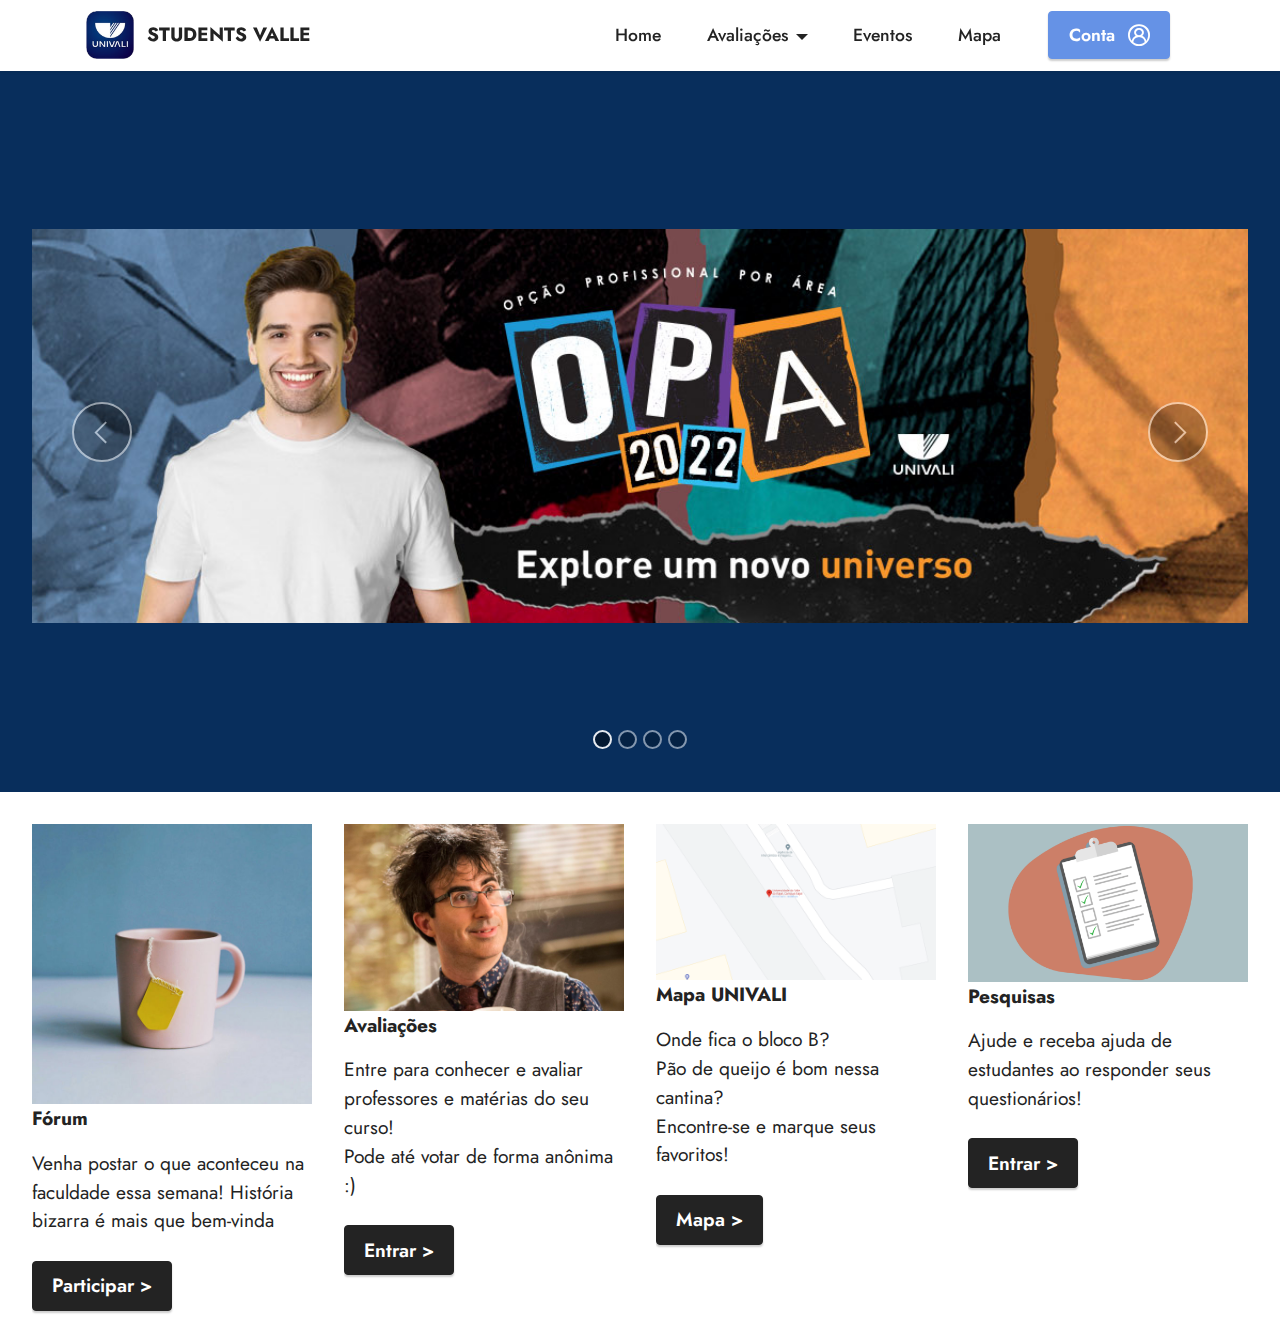
==== commit 576a1ba9: "Update index.html" ====
--- a/index.html
+++ b/index.html
@@ -8,13 +8,13 @@
   <meta name="twitter:card" content="summary_large_image"/>
   <meta name="twitter:image:src" content="">
   <meta property="og:image" content="">
-  <meta name="twitter:title" content="UNIAVALI">
+  <meta name="twitter:title" content="Home">
   <meta name="viewport" content="width=device-width, initial-scale=1, minimum-scale=1">
   <link rel="shortcut icon" href="assets/images/logo-1.png" type="image/x-icon">
   <meta name="description" content="">
   
   
-  <title>UNIAVALI</title>
+  <title>Home</title>
   <link rel="stylesheet" href="assets/web/assets/mobirise-icons2/mobirise2.css">
   <link rel="stylesheet" href="assets/bootstrap/css/bootstrap.min.css">
   <link rel="stylesheet" href="assets/bootstrap/css/bootstrap-grid.min.css">
@@ -42,7 +42,7 @@
                         <img src="assets/images/logo-1.png" alt="Logo" style="height: 3rem;">
                     
                 </span>
-                <span class="navbar-caption-wrap"><a class="navbar-caption text-black text-primary display-7" href="index.html">UNIAVALI</a></span>
+                <span class="navbar-caption-wrap"><a class="navbar-caption text-black text-primary display-7" href="#">STUDENTS VALLE</a></span>
             </div>
             <button class="navbar-toggler" type="button" data-toggle="collapse" data-bs-toggle="collapse" data-target="#navbarSupportedContent" data-bs-target="#navbarSupportedContent" aria-controls="navbarNavAltMarkup" aria-expanded="false" aria-label="Toggle navigation">
                 <div class="hamburger">
@@ -54,10 +54,10 @@
             </button>
             <div class="collapse navbar-collapse" id="navbarSupportedContent">
                 <ul class="navbar-nav nav-dropdown" data-app-modern-menu="true"><li class="nav-item"><a class="nav-link link text-black text-primary display-4" href="#">Home</a></li>
-                    <li class="nav-item dropdown"><a class="nav-link link text-black dropdown-toggle show display-4" href="https://mobiri.se" data-toggle="dropdown-submenu" data-bs-toggle="dropdown" data-bs-auto-close="outside" aria-expanded="true">Avaliações</a><div class="dropdown-menu show" aria-labelledby="dropdown-715" data-bs-popper="none"><a class="text-black dropdown-item text-primary display-4" href="index.html">Professores</a><a class="text-black show dropdown-item text-primary display-4" href="index.html">Matérias</a></div></li><li class="nav-item"><a class="nav-link link text-black text-primary display-4" href="index.html">Eventos</a>
-                    </li><li class="nav-item"><a class="nav-link link text-black text-primary display-4" href="index.html">Mapa</a></li></ul>
+                    <li class="nav-item dropdown"><a class="nav-link link text-black dropdown-toggle display-4" href="https://mobiri.se" data-toggle="dropdown-submenu" data-bs-toggle="dropdown" data-bs-auto-close="outside" aria-expanded="false">Avaliações</a><div class="dropdown-menu" aria-labelledby="dropdown-715"><a class="text-black dropdown-item text-primary display-4" href="#">Professores</a><a class="text-black show dropdown-item text-primary display-4" href="#">Matérias</a></div></li><li class="nav-item"><a class="nav-link link text-black text-primary display-4" href="#">Eventos</a>
+                    </li><li class="nav-item"><a class="nav-link link text-black text-primary display-4" href="#">Mapa</a></li></ul>
                 
-                <div class="navbar-buttons mbr-section-btn"><a class="btn btn-primary display-4" href="index.html"><span class="mobi-mbri mobi-mbri-user-2 mbr-iconfont mbr-iconfont-btn"></span>Conta&nbsp;</a></div>
+                <div class="navbar-buttons mbr-section-btn"><a class="btn btn-primary display-4" href="#"><span class="mobi-mbri mobi-mbri-user-2 mbr-iconfont mbr-iconfont-btn"></span>Conta&nbsp;</a></div>
             </div>
         </div>
     </nav>
@@ -70,10 +70,10 @@
     <div class="container-fluid">
         <div class="row justify-content-center">
             <div class="col-12 col-md-10 col-lg-12">
-                <div class="carousel slide" id="tlM1A0ibUm" data-ride="carousel" data-bs-ride="carousel" data-interval="4000" data-bs-interval="4000">
+                <div class="carousel slide" id="tlMWBWrbon" data-ride="carousel" data-bs-ride="carousel" data-interval="5000" data-bs-interval="5000">
                     
                     <ol class="carousel-indicators">
-                        <li data-slide-to="0" data-bs-slide-to="0" class="active" data-target="#tlM1A0ibUm" data-bs-target="#tlM1A0ibUm"></li><li data-slide-to="1" data-bs-slide-to="1" class="" data-target="#tlM1A0ibUm" data-bs-target="#tlM1A0ibUm"></li><li data-slide-to="2" data-bs-slide-to="2" class="" data-target="#tlM1A0ibUm" data-bs-target="#tlM1A0ibUm"></li><li data-slide-to="3" data-bs-slide-to="3" class="" data-target="#tlM1A0ibUm" data-bs-target="#tlM1A0ibUm"></li>
+                        <li data-slide-to="0" data-bs-slide-to="0" class="active" data-target="#tlMWBWrbon" data-bs-target="#tlMWBWrbon"></li><li data-slide-to="1" data-bs-slide-to="1" class="" data-target="#tlMWBWrbon" data-bs-target="#tlMWBWrbon"></li><li data-slide-to="2" data-bs-slide-to="2" class="" data-target="#tlMWBWrbon" data-bs-target="#tlMWBWrbon"></li><li data-slide-to="3" data-bs-slide-to="3" class="" data-target="#tlMWBWrbon" data-bs-target="#tlMWBWrbon"></li>
                         
                         
                     </ol>
@@ -82,31 +82,31 @@
                         
                         <div class="carousel-item slider-image item active">
                             <div class="item-wrapper">
-                                <img class="d-block w-100" src="assets/images/oppa-1.png" alt="Mobirise Website Builder" data-slide-to="0" data-bs-slide-to="0">
+                                <img class="d-block w-100" src="assets/images/oppa-1.png" alt="" data-slide-to="0" data-bs-slide-to="0">
                                 
                             </div>
                         </div><div class="carousel-item slider-image item">
                             <div class="item-wrapper">
-                                <img class="d-block w-100" src="assets/images/festival-cultural-home.png" alt="Mobirise Website Builder" data-slide-to="1" data-bs-slide-to="1">
+                                <img class="d-block w-100" src="assets/images/festival-cultural-home.png" alt="" data-slide-to="1" data-bs-slide-to="1">
                                 
                             </div>
                         </div><div class="carousel-item slider-image item">
                             <div class="item-wrapper">
-                                <img class="d-block w-100" src="assets/images/halloween-home.png" alt="Mobirise Website Builder" data-slide-to="2" data-bs-slide-to="2">
+                                <img class="d-block w-100" src="assets/images/halloween-home.png" alt="" data-slide-to="2" data-bs-slide-to="2">
                                 
                             </div>
                         </div><div class="carousel-item slider-image item">
                             <div class="item-wrapper">
-                                <img class="d-block w-100" src="assets/images/samba-home.png" alt="Mobirise Website Builder" data-slide-to="3" data-bs-slide-to="3">
+                                <img class="d-block w-100" src="assets/images/samba-home.png" alt="" data-slide-to="3" data-bs-slide-to="3">
                                 
                             </div>
                         </div>
                     </div>
-                    <a class="carousel-control carousel-control-prev" role="button" data-slide="prev" data-bs-slide="prev" href="#tlM1A0ibUm">
+                    <a class="carousel-control carousel-control-prev" role="button" data-slide="prev" data-bs-slide="prev" href="#tlMWBWrbon">
                         <span class="mobi-mbri mobi-mbri-arrow-prev" aria-hidden="true"></span>
                         <span class="sr-only visually-hidden">Previous</span>
                     </a>
-                    <a class="carousel-control carousel-control-next" role="button" data-slide="next" data-bs-slide="next" href="#tlM1A0ibUm">
+                    <a class="carousel-control carousel-control-next" role="button" data-slide="next" data-bs-slide="next" href="#tlMWBWrbon">
                         <span class="mobi-mbri mobi-mbri-arrow-next" aria-hidden="true"></span>
                         <span class="sr-only visually-hidden">Next</span>
                     </a>
@@ -116,87 +116,72 @@
     </div>
 </section>
 
-<section data-bs-version="5.1" class="slider5 mbr-embla cid-tlLkuiW2jz" id="slider5-6">
+
+
+<section data-bs-version="5.1" class="features3 cid-tlMSUb1Nzs" id="features3-8">
     
     
-    <div class="position-relative">
+    <div class="container-fluid">
         
-        <div class="embla mt-4" data-skip-snaps="true" data-align="center" data-contain-scroll="trimSnaps" data-auto-play-interval="4">
-            <div class="embla__viewport container-fluid">
-                <div class="embla__container">
-                    <div class="embla__slide slider-image item active" style="margin-left: 2rem; margin-right: 2rem;">
-                        <div class="slide-content">
-                            <div class="item-img">
-                                <div class="item-wrapper">
-                                    <img src="assets/images/product2.jpg" alt="" title="" data-slide-to="0" data-bs-slide-to="0">
-                                </div>
-                            </div>
-                            <div class="item-content">
-                                <h5 class="item-title mbr-fonts-style display-5"><strong>Fórum</strong></h5>
-                                
-                                <p class="mbr-text mbr-fonts-style mt-3 display-7">Venha postar o que aconteceu na faculdade essa semana! História bizarra é mais que bem-vinda</p>
-                            </div>
-                            <div class="mbr-section-btn item-footer mt-2"><a href="#" class="btn item-btn btn-black display-7" target="_blank">Participar &gt;</a></div>
-                        </div>
-                    </div><div class="embla__slide slider-image item" style="margin-left: 2rem; margin-right: 2rem;">
-                        <div class="slide-content">
-                            <div class="item-img">
-                                <div class="item-wrapper">
-                                    <img src="assets/images/professor.png" alt="" title="" data-slide-to="1" data-bs-slide-to="1">
-                                </div>
-                            </div>
-                            <div class="item-content">
-                                <h5 class="item-title mbr-fonts-style display-5"><strong>Avaliações</strong></h5>
-                                
-                                <p class="mbr-text mbr-fonts-style mt-3 display-7">Entre para conhecer e avaliar professores e matérias do seu curso!<br>Pode até votar de forma anônima :)</p>
-                            </div>
-                            <div class="mbr-section-btn item-footer mt-2"><a href="#" class="btn item-btn btn-black display-7" target="_blank">Entrar &gt;</a></div>
-                        </div>
-                    </div><div class="embla__slide slider-image item" style="margin-left: 2rem; margin-right: 2rem;">
-                        <div class="slide-content">
-                            <div class="item-img">
-                                <div class="item-wrapper">
-                                    <img src="assets/images/mapa-home.png" alt="" title="" data-slide-to="2" data-bs-slide-to="2">
-                                </div>
-                            </div>
-                            <div class="item-content">
-                                <h5 class="item-title mbr-fonts-style display-5"><strong>Mapa UNIVALI</strong></h5>
-                                
-                                <p class="mbr-text mbr-fonts-style mt-3 display-7">Onde fica o bloco B?<br>Pão de queijo é bom nessa cantina?<br>Encontre-se e marque seus favoritos!</p>
-                            </div>
-                            <div class="mbr-section-btn item-footer mt-2"><a href="#" class="btn item-btn btn-black display-7" target="_blank">Mapa &gt;</a></div>
-                        </div>
+        <div class="row mt-4">
+            <div class="features-image сol-12 col-md-6 col-lg-3 active" style="margin-bottom: 1%">
+                <div class="item-wrapper">
+                    <div class="item-img">
+                        <img src="assets/images/product2.jpg" alt="">
                     </div>
-                    <div class="embla__slide slider-image item" style="margin-left: 2rem; margin-right: 2rem;">
-                        <div class="slide-content">
-                            <div class="item-img">
-                                <div class="item-wrapper">
-                                    <img src="assets/images/questionario-home.png" alt="" title="" data-slide-to="4" data-bs-slide-to="4">
-                                </div>
-                            </div>
-                            <div class="item-content">
-                                <h5 class="item-title mbr-fonts-style display-5"><strong>Pesquisas</strong></h5>
-                                
-                                <p class="mbr-text mbr-fonts-style mt-3 display-7">Ajude e receba ajuda de estudantes ao responder seus questionários!</p>
-                            </div>
-                            <div class="mbr-section-btn item-footer mt-2"><a href="#" class="btn item-btn btn-black display-7" target="_blank">Entrar &gt;</a></div>
-                        </div>
+                    <div class="item-content">
+                        <h5 class="item-title mbr-fonts-style display-7"><strong>Fórum</strong><br></h5>
+                        
+                        <p class="mbr-text mbr-fonts-style mt-3 display-7">Venha postar o que aconteceu na faculdade essa semana! História bizarra é mais que bem-vinda</p>
                     </div>
-                    
-                    
+                    <div class="mbr-section-btn item-footer mt-2"><a href="#" class="btn item-btn btn-black display-7">Participar &gt;</a></div>
+                </div>
+            </div><div class="features-image сol-12 col-md-6 col-lg-3" style="padding-bottom: 1%">
+                <div class="item-wrapper">
+                    <div class="item-img">
+                        <img src="assets/images/professor.png" alt="" data-bs-slide-to="1" data-slide-to="1">
+                    </div>
+                    <div class="item-content">
+                        <h5 class="item-title mbr-fonts-style display-7"><strong>Avaliações</strong></h5>
+                        
+                        <p class="mbr-text mbr-fonts-style mt-3 display-7">Entre para conhecer e avaliar professores e matérias do seu curso!
+<br>Pode até votar de forma anônima :)<br></p>
+                    </div>
+                    <div class="mbr-section-btn item-footer mt-2"><a href="#" class="btn item-btn btn-black display-7">Entrar &gt;</a></div>
+                </div>
+            </div><div class="features-image сol-12 col-md-6 col-lg-3" style="padding-bottom: 1%">
+                <div class="item-wrapper">
+                    <div class="item-img">
+                        <img src="assets/images/mapa-home.png" alt="" data-slide-to="2" data-bs-slide-to="2">
+                    </div>
+                    <div class="item-content">
+                        <h5 class="item-title mbr-fonts-style display-7"><strong>Mapa UNIVALI</strong></h5>
+                        
+                        <p class="mbr-text mbr-fonts-style mt-3 display-7">Onde fica o bloco B?
+<br>Pão de queijo é bom nessa cantina?
+<br>Encontre-se e marque seus favoritos!</p>
+                    </div>
+                    <div class="mbr-section-btn item-footer mt-2"><a href="#" class="btn item-btn btn-black display-7">Mapa &gt;</a></div>
                 </div>
             </div>
-            <button class="embla__button embla__button--prev">
-                <span class="mobi-mbri mobi-mbri-arrow-prev mbr-iconfont" aria-hidden="true"></span>
-                <span class="sr-only visually-hidden visually-hidden">Previous</span>
-            </button>
-            <button class="embla__button embla__button--next">
-                <span class="mobi-mbri mobi-mbri-arrow-next mbr-iconfont" aria-hidden="true"></span>
-                <span class="sr-only visually-hidden visually-hidden">Next</span>
-            </button>
+            
+            <div class="features-image сol-12 col-md-6 col-lg-3" style="padding-bottom: 1%">
+                <div class="item-wrapper">
+                    <div class="item-img">
+                        <img src="assets/images/questionario-home.png" alt="" data-slide-to="3" data-bs-slide-to="3">
+                    </div>
+                    <div class="item-content">
+                        <h5 class="item-title mbr-fonts-style display-7"><strong>Pesquisas</strong></h5>
+                        
+                        <p class="mbr-text mbr-fonts-style mt-3 display-7">Ajude e receba ajuda de estudantes ao responder seus questionários!</p>
+                    </div>
+                    <div class="mbr-section-btn item-footer mt-2"><a href="#" class="btn item-btn btn-black display-7">Entrar &gt;</a></div>
+                </div>
+            </div>
         </div>
     </div>
-</section><section class="display-7" style="padding: 0;align-items: center;justify-content: center;flex-wrap: wrap;    align-content: center;display: flex;position: relative;height: 4rem;background-color: #1e78cc; height: 1%;"><a href="https://mobiri.se/2896495" style="flex: 1 1;height: 4rem;position: absolute;width: 100%;z-index: 1; display: none;"><img alt="" style="height: 4rem;" src="[data-uri]"></a><p style="margin: 0;text-align: center; display: none;" class="display-7">Built with &#8204;</p><a style="z-index:1; display: none;" href="https://mobirise.com"> Website  Software</a></section>
+</section>
+<section class="display-7" style="padding: 0;align-items: center;justify-content: center;flex-wrap: wrap;    align-content: center;display: flex;position: relative;height: 4rem;background-color: #1e78cc; height: 1%;"><a href="https://mobiri.se/2896495" style="flex: 1 1;height: 4rem;position: absolute;width: 100%;z-index: 1; display: none;"><img alt="" style="height: 4rem;" src="[data-uri]"></a><p style="margin: 0;text-align: center; display: none;" class="display-7">Built with &#8204;</p><a style="z-index:1; display: none;" href="https://mobirise.com"> Website  Software</a></section>
 <script src="assets/bootstrap/js/bootstrap.bundle.min.js"></script>  <script src="assets/smoothscroll/smooth-scroll.js"></script>  <script src="assets/ytplayer/index.js"></script>  <script src="assets/dropdown/js/navbar-dropdown.js"></script>  <script src="assets/embla/embla.min.js"></script>  <script src="assets/embla/script.js"></script>  <script src="assets/theme/js/script.js"></script>  
   
   
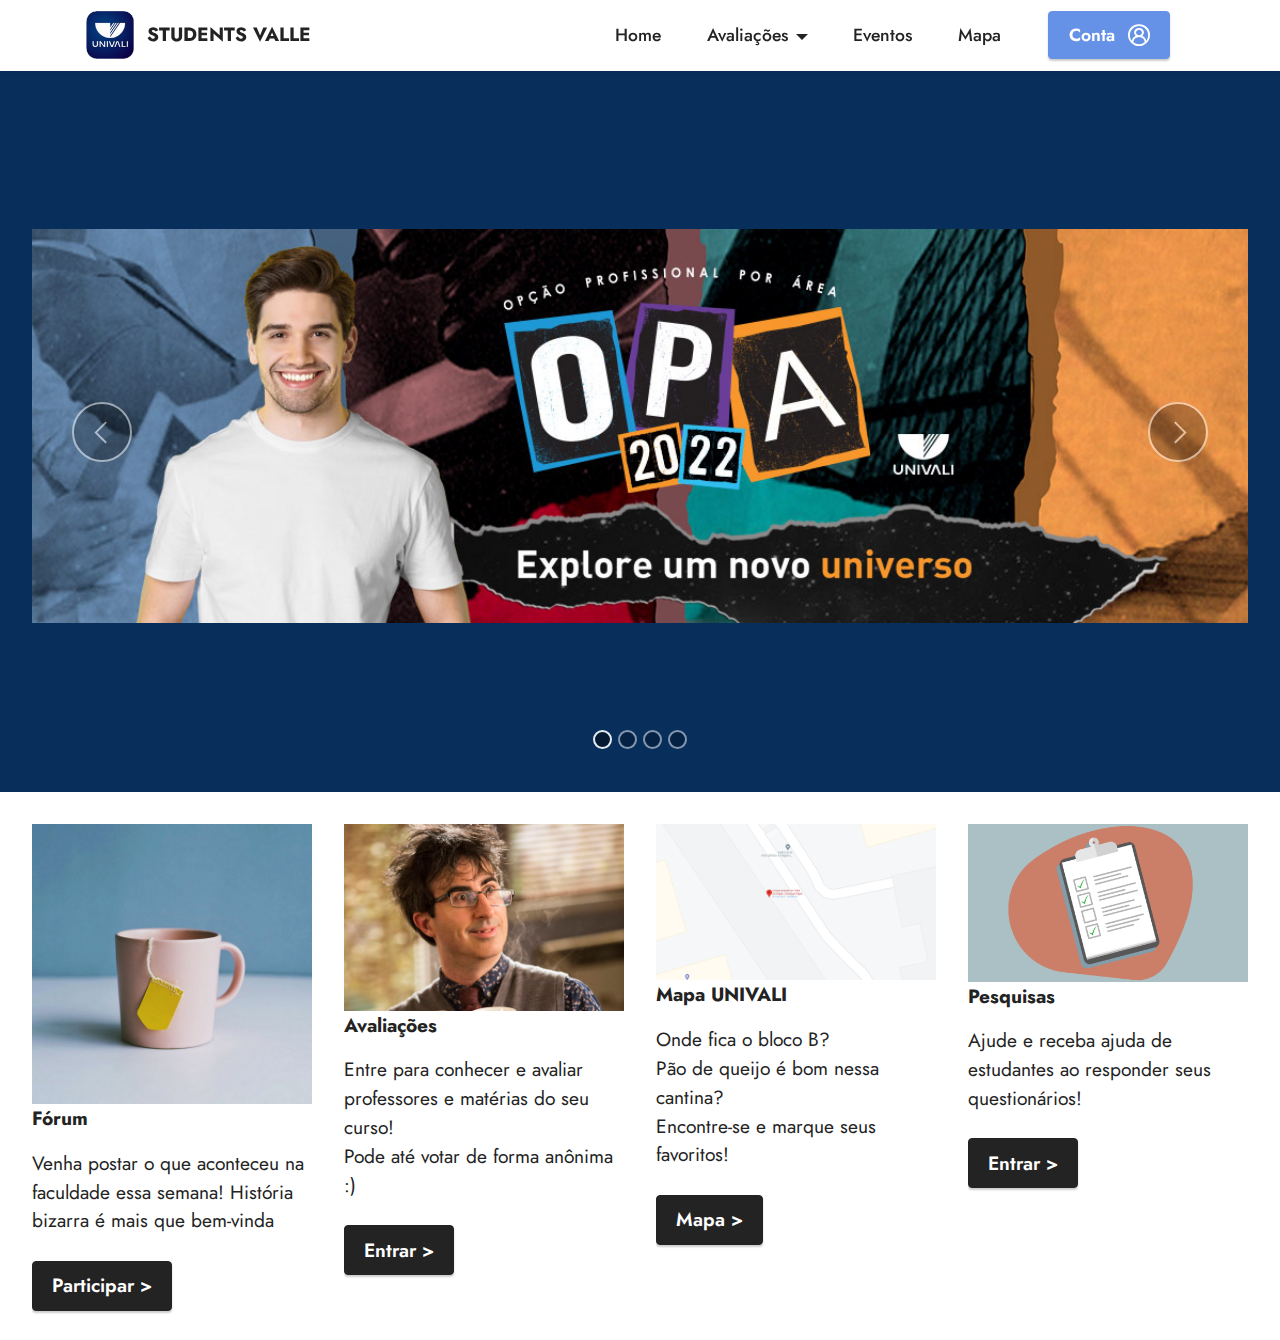
==== commit 7445e087: "Update index.html" ====
--- a/index.html
+++ b/index.html
@@ -124,7 +124,7 @@
     <div class="container-fluid">
         
         <div class="row mt-4">
-            <div class="features-image сol-12 col-md-6 col-lg-3 active" style="margin-bottom: 1%">
+            <div class="features-image сol-12 col-md-6 col-lg-3 active" style="margin-bottom: 20px">
                 <div class="item-wrapper">
                     <div class="item-img">
                         <img src="assets/images/product2.jpg" alt="">
@@ -136,7 +136,7 @@
                     </div>
                     <div class="mbr-section-btn item-footer mt-2"><a href="#" class="btn item-btn btn-black display-7">Participar &gt;</a></div>
                 </div>
-            </div><div class="features-image сol-12 col-md-6 col-lg-3" style="padding-bottom: 1%">
+            </div><div class="features-image сol-12 col-md-6 col-lg-3" style="margin-bottom: 20px">
                 <div class="item-wrapper">
                     <div class="item-img">
                         <img src="assets/images/professor.png" alt="" data-bs-slide-to="1" data-slide-to="1">
@@ -149,7 +149,7 @@
                     </div>
                     <div class="mbr-section-btn item-footer mt-2"><a href="#" class="btn item-btn btn-black display-7">Entrar &gt;</a></div>
                 </div>
-            </div><div class="features-image сol-12 col-md-6 col-lg-3" style="padding-bottom: 1%">
+            </div><div class="features-image сol-12 col-md-6 col-lg-3" style="margin-bottom: 20px">
                 <div class="item-wrapper">
                     <div class="item-img">
                         <img src="assets/images/mapa-home.png" alt="" data-slide-to="2" data-bs-slide-to="2">
@@ -165,7 +165,7 @@
                 </div>
             </div>
             
-            <div class="features-image сol-12 col-md-6 col-lg-3" style="padding-bottom: 1%">
+            <div class="features-image сol-12 col-md-6 col-lg-3" style="margin-bottom: 20px">
                 <div class="item-wrapper">
                     <div class="item-img">
                         <img src="assets/images/questionario-home.png" alt="" data-slide-to="3" data-bs-slide-to="3">
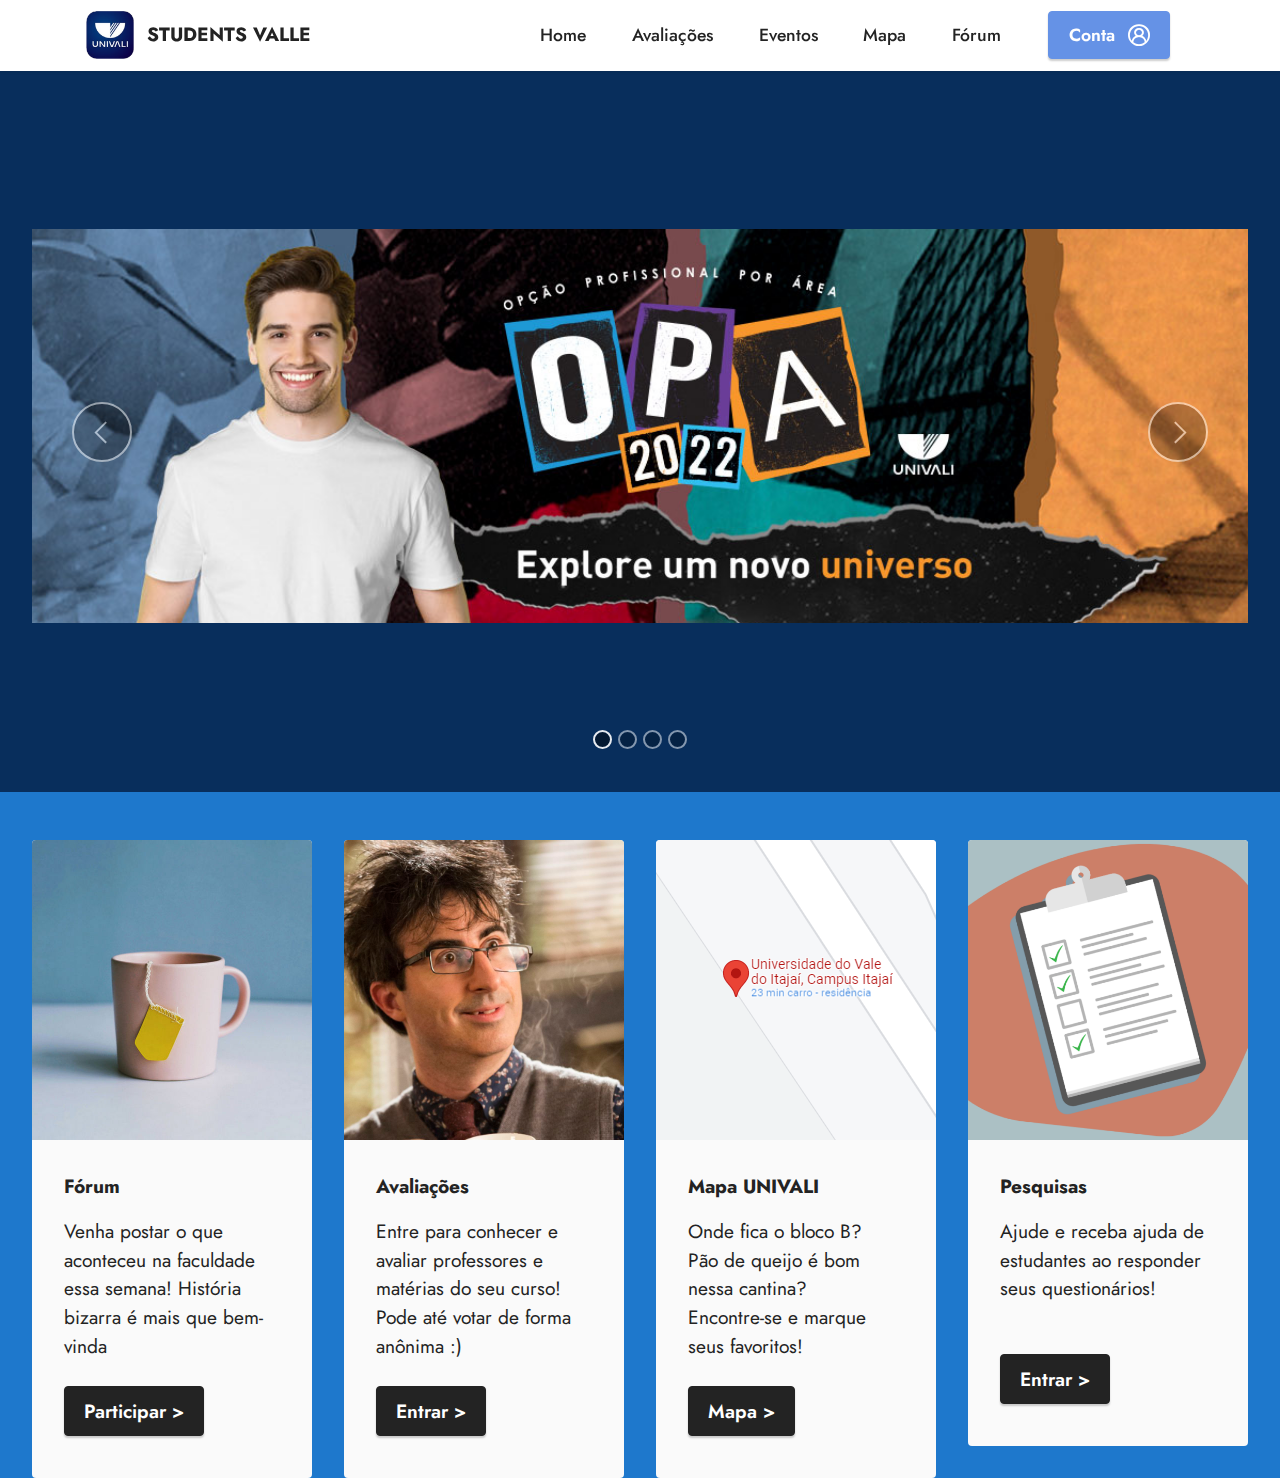
==== commit b46d8d82: "Add files via upload" ====
--- a/index.html
+++ b/index.html
@@ -54,8 +54,8 @@
             </button>
             <div class="collapse navbar-collapse" id="navbarSupportedContent">
                 <ul class="navbar-nav nav-dropdown" data-app-modern-menu="true"><li class="nav-item"><a class="nav-link link text-black text-primary display-4" href="#">Home</a></li>
-                    <li class="nav-item dropdown"><a class="nav-link link text-black dropdown-toggle display-4" href="https://mobiri.se" data-toggle="dropdown-submenu" data-bs-toggle="dropdown" data-bs-auto-close="outside" aria-expanded="false">Avaliações</a><div class="dropdown-menu" aria-labelledby="dropdown-715"><a class="text-black dropdown-item text-primary display-4" href="#">Professores</a><a class="text-black show dropdown-item text-primary display-4" href="#">Matérias</a></div></li><li class="nav-item"><a class="nav-link link text-black text-primary display-4" href="#">Eventos</a>
-                    </li><li class="nav-item"><a class="nav-link link text-black text-primary display-4" href="#">Mapa</a></li></ul>
+                    <li class="nav-item"><a class="nav-link link text-black text-primary display-4" href="avaliacoes.html">Avaliações</a></li><li class="nav-item"><a class="nav-link link text-black text-primary display-4" href="eventos.html">Eventos</a>
+                    </li><li class="nav-item"><a class="nav-link link text-black text-primary display-4" href="mapa.html">Mapa</a></li><li class="nav-item"><a class="nav-link link text-black text-primary display-4" href="forum.html">Fórum</a></li></ul>
                 
                 <div class="navbar-buttons mbr-section-btn"><a class="btn btn-primary display-4" href="#"><span class="mobi-mbri mobi-mbri-user-2 mbr-iconfont mbr-iconfont-btn"></span>Conta&nbsp;</a></div>
             </div>
@@ -70,10 +70,10 @@
     <div class="container-fluid">
         <div class="row justify-content-center">
             <div class="col-12 col-md-10 col-lg-12">
-                <div class="carousel slide" id="tlMWBWrbon" data-ride="carousel" data-bs-ride="carousel" data-interval="5000" data-bs-interval="5000">
+                <div class="carousel slide" id="tlNwleFIE0" data-ride="carousel" data-bs-ride="carousel" data-interval="5000" data-bs-interval="5000">
                     
                     <ol class="carousel-indicators">
-                        <li data-slide-to="0" data-bs-slide-to="0" class="active" data-target="#tlMWBWrbon" data-bs-target="#tlMWBWrbon"></li><li data-slide-to="1" data-bs-slide-to="1" class="" data-target="#tlMWBWrbon" data-bs-target="#tlMWBWrbon"></li><li data-slide-to="2" data-bs-slide-to="2" class="" data-target="#tlMWBWrbon" data-bs-target="#tlMWBWrbon"></li><li data-slide-to="3" data-bs-slide-to="3" class="" data-target="#tlMWBWrbon" data-bs-target="#tlMWBWrbon"></li>
+                        <li data-slide-to="0" data-bs-slide-to="0" class="active" data-target="#tlNwleFIE0" data-bs-target="#tlNwleFIE0"></li><li data-slide-to="1" data-bs-slide-to="1" class="" data-target="#tlNwleFIE0" data-bs-target="#tlNwleFIE0"></li><li data-slide-to="2" data-bs-slide-to="2" class="" data-target="#tlNwleFIE0" data-bs-target="#tlNwleFIE0"></li><li data-slide-to="3" data-bs-slide-to="3" class="" data-target="#tlNwleFIE0" data-bs-target="#tlNwleFIE0"></li>
                         
                         
                     </ol>
@@ -102,11 +102,11 @@
                             </div>
                         </div>
                     </div>
-                    <a class="carousel-control carousel-control-prev" role="button" data-slide="prev" data-bs-slide="prev" href="#tlMWBWrbon">
+                    <a class="carousel-control carousel-control-prev" role="button" data-slide="prev" data-bs-slide="prev" href="#tlNwleFIE0">
                         <span class="mobi-mbri mobi-mbri-arrow-prev" aria-hidden="true"></span>
                         <span class="sr-only visually-hidden">Previous</span>
                     </a>
-                    <a class="carousel-control carousel-control-next" role="button" data-slide="next" data-bs-slide="next" href="#tlMWBWrbon">
+                    <a class="carousel-control carousel-control-next" role="button" data-slide="next" data-bs-slide="next" href="#tlNwleFIE0">
                         <span class="mobi-mbri mobi-mbri-arrow-next" aria-hidden="true"></span>
                         <span class="sr-only visually-hidden">Next</span>
                     </a>
@@ -116,15 +116,13 @@
     </div>
 </section>
 
-
-
 <section data-bs-version="5.1" class="features3 cid-tlMSUb1Nzs" id="features3-8">
     
     
     <div class="container-fluid">
         
         <div class="row mt-4">
-            <div class="features-image сol-12 col-md-6 col-lg-3 active" style="margin-bottom: 20px">
+            <div class=" features-image сol-12 col-md-6 col-lg-3 active">
                 <div class="item-wrapper">
                     <div class="item-img">
                         <img src="assets/images/product2.jpg" alt="">
@@ -134,9 +132,9 @@
                         
                         <p class="mbr-text mbr-fonts-style mt-3 display-7">Venha postar o que aconteceu na faculdade essa semana! História bizarra é mais que bem-vinda</p>
                     </div>
-                    <div class="mbr-section-btn item-footer mt-2"><a href="#" class="btn item-btn btn-black display-7">Participar &gt;</a></div>
+                    <div class="mbr-section-btn item-footer mt-2"><a href="forum.html" class="btn item-btn btn-black display-7">Participar &gt;</a></div>
                 </div>
-            </div><div class="features-image сol-12 col-md-6 col-lg-3" style="margin-bottom: 20px">
+            </div><div class=" features-image сol-12 col-md-6 col-lg-3">
                 <div class="item-wrapper">
                     <div class="item-img">
                         <img src="assets/images/professor.png" alt="" data-bs-slide-to="1" data-slide-to="1">
@@ -147,12 +145,12 @@
                         <p class="mbr-text mbr-fonts-style mt-3 display-7">Entre para conhecer e avaliar professores e matérias do seu curso!
 <br>Pode até votar de forma anônima :)<br></p>
                     </div>
-                    <div class="mbr-section-btn item-footer mt-2"><a href="#" class="btn item-btn btn-black display-7">Entrar &gt;</a></div>
+                    <div class="mbr-section-btn item-footer mt-2"><a href="avaliacoes.html" class="btn item-btn btn-black display-7">Entrar &gt;</a></div>
                 </div>
-            </div><div class="features-image сol-12 col-md-6 col-lg-3" style="margin-bottom: 20px">
+            </div><div class=" features-image сol-12 col-md-6 col-lg-3">
                 <div class="item-wrapper">
                     <div class="item-img">
-                        <img src="assets/images/mapa-home.png" alt="" data-slide-to="2" data-bs-slide-to="2">
+                        <img src="assets/images/mapa-home-1.png" alt="" data-slide-to="2" data-bs-slide-to="2">
                     </div>
                     <div class="item-content">
                         <h5 class="item-title mbr-fonts-style display-7"><strong>Mapa UNIVALI</strong></h5>
@@ -161,11 +159,11 @@
 <br>Pão de queijo é bom nessa cantina?
 <br>Encontre-se e marque seus favoritos!</p>
                     </div>
-                    <div class="mbr-section-btn item-footer mt-2"><a href="#" class="btn item-btn btn-black display-7">Mapa &gt;</a></div>
+                    <div class="mbr-section-btn item-footer mt-2"><a href="mapa.html" class="btn item-btn btn-black display-7">Mapa &gt;</a></div>
                 </div>
             </div>
             
-            <div class="features-image сol-12 col-md-6 col-lg-3" style="margin-bottom: 20px">
+            <div class="item features-image сol-12 col-md-6 col-lg-3">
                 <div class="item-wrapper">
                     <div class="item-img">
                         <img src="assets/images/questionario-home.png" alt="" data-slide-to="3" data-bs-slide-to="3">
@@ -181,9 +179,10 @@
         </div>
     </div>
 </section>
+
 <section class="display-7" style="padding: 0;align-items: center;justify-content: center;flex-wrap: wrap;    align-content: center;display: flex;position: relative;height: 4rem;background-color: #1e78cc; height: 1%;"><a href="https://mobiri.se/2896495" style="flex: 1 1;height: 4rem;position: absolute;width: 100%;z-index: 1; display: none;"><img alt="" style="height: 4rem;" src="[data-uri]"></a><p style="margin: 0;text-align: center; display: none;" class="display-7">Built with &#8204;</p><a style="z-index:1; display: none;" href="https://mobirise.com"> Website  Software</a></section>
 <script src="assets/bootstrap/js/bootstrap.bundle.min.js"></script>  <script src="assets/smoothscroll/smooth-scroll.js"></script>  <script src="assets/ytplayer/index.js"></script>  <script src="assets/dropdown/js/navbar-dropdown.js"></script>  <script src="assets/embla/embla.min.js"></script>  <script src="assets/embla/script.js"></script>  <script src="assets/theme/js/script.js"></script>  
   
   
 </body>
-</html>
+</html>--- a/assets/mobirise/css/mbr-additional.css
+++ b/assets/mobirise/css/mbr-additional.css
@@ -1172,87 +1172,937 @@
     display: none !important;
   }
 }
-.cid-tlLkuiW2jz {
+.cid-tlMSUb1Nzs {
   padding-top: 1rem;
-  padding-bottom: 2rem;
+  padding-bottom: 0rem;
   background-color: #1e78cc;
 }
-.cid-tlLkuiW2jz img,
-.cid-tlLkuiW2jz .item-img {
+.cid-tlMSUb1Nzs img,
+.cid-tlMSUb1Nzs .item-img {
   width: 100%;
   height: 100%;
   height: 300px;
   object-fit: cover;
 }
-.cid-tlLkuiW2jz .item:focus,
-.cid-tlLkuiW2jz span:focus {
+.cid-tlMSUb1Nzs .item:focus,
+.cid-tlMSUb1Nzs span:focus {
   outline: none;
 }
-.cid-tlLkuiW2jz .item-wrapper {
-  position: relative;
-}
-.cid-tlLkuiW2jz .slide-content {
+.cid-tlMSUb1Nzs .item {
+  cursor: pointer;
+  margin-bottom: 2rem;
+}
+.cid-tlMSUb1Nzs .item-wrapper {
   position: relative;
   border-radius: 4px;
-  background: #ffffff;
+  background: #fafafa;
   height: 100%;
   display: flex;
+  flex-flow: column nowrap;
+}
+@media (min-width: 992px) {
+  .cid-tlMSUb1Nzs .item-wrapper .item-content {
+    padding: 2rem 2rem 0;
+  }
+  .cid-tlMSUb1Nzs .item-wrapper .item-footer {
+    padding: 0 2rem 2rem;
+  }
+}
+@media (max-width: 991px) {
+  .cid-tlMSUb1Nzs .item-wrapper .item-content {
+    padding: 1rem 1rem 0;
+  }
+  .cid-tlMSUb1Nzs .item-wrapper .item-footer {
+    padding: 0 1rem 1rem;
+  }
+}
+.cid-tlMSUb1Nzs .mbr-section-btn {
+  margin-top: auto !important;
+}
+.cid-tlMSUb1Nzs .mbr-section-title {
+  color: #232323;
+}
+.cid-tlMSUb1Nzs .mbr-text,
+.cid-tlMSUb1Nzs .mbr-section-btn {
+  text-align: left;
+}
+.cid-tlMSUb1Nzs .item-title {
+  text-align: left;
+}
+.cid-tlMSUb1Nzs .item-subtitle {
+  text-align: left;
+}
+.cid-tlF8atp8Jl {
+  z-index: 1000;
+  width: 100%;
+  position: relative;
+  min-height: 60px;
+}
+.cid-tlF8atp8Jl nav.navbar {
+  position: fixed;
+}
+.cid-tlF8atp8Jl .dropdown-item:before {
+  font-family: Moririse2 !important;
+  content: "\e966";
+  display: inline-block;
+  width: 0;
+  position: absolute;
+  left: 1rem;
+  top: 0.5rem;
+  margin-right: 0.5rem;
+  line-height: 1;
+  font-size: inherit;
+  vertical-align: middle;
+  text-align: center;
   overflow: hidden;
-  flex-flow: column nowrap;
+  transform: scale(0, 1);
+  transition: all 0.25s ease-in-out;
+}
+.cid-tlF8atp8Jl .dropdown-menu {
+  padding: 0;
+  border-radius: 4px;
+  box-shadow: 0 1px 3px 0 rgba(0, 0, 0, 0.1);
+}
+.cid-tlF8atp8Jl .dropdown-item {
+  border-bottom: 1px solid #e6e6e6;
+}
+.cid-tlF8atp8Jl .dropdown-item:hover,
+.cid-tlF8atp8Jl .dropdown-item:focus {
+  background: #6592e6 !important;
+  color: white !important;
+}
+.cid-tlF8atp8Jl .dropdown-item:hover span {
+  color: white;
+}
+.cid-tlF8atp8Jl .dropdown-item:first-child {
+  border-top-left-radius: 4px;
+  border-top-right-radius: 4px;
+}
+.cid-tlF8atp8Jl .dropdown-item:last-child {
+  border-bottom: none;
+  border-bottom-left-radius: 4px;
+  border-bottom-right-radius: 4px;
+}
+.cid-tlF8atp8Jl .nav-dropdown .link {
+  padding: 0 0.3em !important;
+  margin: 0.667em 1em !important;
+}
+.cid-tlF8atp8Jl .nav-dropdown .link.dropdown-toggle::after {
+  margin-left: 0.5rem;
+  margin-top: 0.2rem;
+}
+.cid-tlF8atp8Jl .nav-link {
+  position: relative;
+}
+.cid-tlF8atp8Jl .container {
+  display: flex;
+  margin: auto;
 }
 @media (min-width: 992px) {
-  .cid-tlLkuiW2jz .slide-content .item-content {
-    padding: 2rem 2rem 0;
-  }
-  .cid-tlLkuiW2jz .slide-content .item-footer {
-    padding: 0 2rem 2rem;
-  }
+  .cid-tlF8atp8Jl .container {
+    flex-wrap: nowrap;
+  }
+}
+.cid-tlF8atp8Jl .iconfont-wrapper {
+  color: #000000 !important;
+  font-size: 1.5rem;
+  padding-right: 0.5rem;
+}
+.cid-tlF8atp8Jl .dropdown-menu,
+.cid-tlF8atp8Jl .navbar.opened {
+  background: #ffffff !important;
+}
+.cid-tlF8atp8Jl .nav-item:focus,
+.cid-tlF8atp8Jl .nav-link:focus {
+  outline: none;
+}
+.cid-tlF8atp8Jl .dropdown .dropdown-menu .dropdown-item {
+  width: auto;
+  transition: all 0.25s ease-in-out;
+}
+.cid-tlF8atp8Jl .dropdown .dropdown-menu .dropdown-item::after {
+  right: 0.5rem;
+}
+.cid-tlF8atp8Jl .dropdown .dropdown-menu .dropdown-item .mbr-iconfont {
+  margin-right: 0.5rem;
+  vertical-align: sub;
+}
+.cid-tlF8atp8Jl .dropdown .dropdown-menu .dropdown-item .mbr-iconfont:before {
+  display: inline-block;
+  transform: scale(1, 1);
+  transition: all 0.25s ease-in-out;
+}
+.cid-tlF8atp8Jl .collapsed .dropdown-menu .dropdown-item:before {
+  display: none;
+}
+.cid-tlF8atp8Jl .collapsed .dropdown .dropdown-menu .dropdown-item {
+  padding: 0.235em 1.5em 0.235em 1.5em !important;
+  transition: none;
+  margin: 0 !important;
+}
+.cid-tlF8atp8Jl .navbar {
+  min-height: 70px;
+  transition: all 0.3s;
+  border-bottom: 1px solid transparent;
+  box-shadow: 0 1px 3px 0 rgba(0, 0, 0, 0.1);
+  background: #ffffff;
+}
+.cid-tlF8atp8Jl .navbar.opened {
+  transition: all 0.3s;
+}
+.cid-tlF8atp8Jl .navbar .dropdown-item {
+  padding: 0.5rem 1.8rem;
+}
+.cid-tlF8atp8Jl .navbar .navbar-logo img {
+  width: auto;
+}
+.cid-tlF8atp8Jl .navbar .navbar-collapse {
+  justify-content: flex-end;
+  z-index: 1;
+}
+.cid-tlF8atp8Jl .navbar.collapsed {
+  justify-content: center;
+}
+.cid-tlF8atp8Jl .navbar.collapsed .nav-item .nav-link::before {
+  display: none;
+}
+.cid-tlF8atp8Jl .navbar.collapsed.opened .dropdown-menu {
+  top: 0;
+}
+@media (min-width: 992px) {
+  .cid-tlF8atp8Jl .navbar.collapsed.opened:not(.navbar-short) .navbar-collapse {
+    max-height: calc(98.5vh - 3rem);
+  }
+}
+.cid-tlF8atp8Jl .navbar.collapsed .dropdown-menu .dropdown-submenu {
+  left: 0 !important;
+}
+.cid-tlF8atp8Jl .navbar.collapsed .dropdown-menu .dropdown-item:after {
+  right: auto;
+}
+.cid-tlF8atp8Jl .navbar.collapsed .dropdown-menu .dropdown-toggle[data-toggle="dropdown-submenu"]:after {
+  margin-left: 0.5rem;
+  margin-top: 0.2rem;
+  border-top: 0.35em solid;
+  border-right: 0.35em solid transparent;
+  border-left: 0.35em solid transparent;
+  border-bottom: 0;
+  top: 41%;
+}
+.cid-tlF8atp8Jl .navbar.collapsed ul.navbar-nav li {
+  margin: auto;
+}
+.cid-tlF8atp8Jl .navbar.collapsed .dropdown-menu .dropdown-item {
+  padding: 0.25rem 1.5rem;
+  text-align: center;
+}
+.cid-tlF8atp8Jl .navbar.collapsed .icons-menu {
+  padding-left: 0;
+  padding-right: 0;
+  padding-top: 0.5rem;
+  padding-bottom: 0.5rem;
 }
 @media (max-width: 991px) {
-  .cid-tlLkuiW2jz .slide-content .item-content {
-    padding: 1rem 1rem 0;
-  }
-  .cid-tlLkuiW2jz .slide-content .item-footer {
-    padding: 0 1rem 1rem;
-  }
-}
-.cid-tlLkuiW2jz .mbr-section-btn {
-  margin-top: auto !important;
-}
-.cid-tlLkuiW2jz .mbr-section-title {
+  .cid-tlF8atp8Jl .navbar .nav-item .nav-link::before {
+    display: none;
+  }
+  .cid-tlF8atp8Jl .navbar.opened .dropdown-menu {
+    top: 0;
+  }
+  .cid-tlF8atp8Jl .navbar .dropdown-menu .dropdown-submenu {
+    left: 0 !important;
+  }
+  .cid-tlF8atp8Jl .navbar .dropdown-menu .dropdown-item:after {
+    right: auto;
+  }
+  .cid-tlF8atp8Jl .navbar .dropdown-menu .dropdown-toggle[data-toggle="dropdown-submenu"]:after {
+    margin-left: 0.5rem;
+    margin-top: 0.2rem;
+    border-top: 0.35em solid;
+    border-right: 0.35em solid transparent;
+    border-left: 0.35em solid transparent;
+    border-bottom: 0;
+    top: 40%;
+  }
+  .cid-tlF8atp8Jl .navbar .navbar-logo img {
+    height: 3rem !important;
+  }
+  .cid-tlF8atp8Jl .navbar ul.navbar-nav li {
+    margin: auto;
+  }
+  .cid-tlF8atp8Jl .navbar .dropdown-menu .dropdown-item {
+    padding: 0.25rem 1.5rem !important;
+    text-align: center;
+  }
+  .cid-tlF8atp8Jl .navbar .navbar-brand {
+    flex-shrink: initial;
+    flex-basis: auto;
+    word-break: break-word;
+    padding-right: 2rem;
+  }
+  .cid-tlF8atp8Jl .navbar .navbar-toggler {
+    flex-basis: auto;
+  }
+  .cid-tlF8atp8Jl .navbar .icons-menu {
+    padding-left: 0;
+    padding-top: 0.5rem;
+    padding-bottom: 0.5rem;
+  }
+}
+@media (max-width: 991px) and (max-width: 767px) {
+  .cid-tlF8atp8Jl .navbar .navbar-brand {
+    width: calc(100% - 31px);
+  }
+}
+.cid-tlF8atp8Jl .navbar.navbar-short {
+  min-height: 60px;
+}
+.cid-tlF8atp8Jl .navbar.navbar-short .navbar-logo img {
+  height: 2.5rem !important;
+}
+.cid-tlF8atp8Jl .navbar.navbar-short .navbar-brand {
+  min-height: 60px;
+  padding: 0;
+}
+.cid-tlF8atp8Jl .navbar-brand {
+  min-height: 70px;
+  flex-shrink: 0;
+  align-items: center;
+  margin-right: 0;
+  padding: 10px 0;
+  transition: all 0.3s;
+  word-break: break-word;
+  z-index: 1;
+}
+.cid-tlF8atp8Jl .navbar-brand .navbar-caption {
+  line-height: inherit !important;
+}
+.cid-tlF8atp8Jl .navbar-brand .navbar-logo a {
+  outline: none;
+}
+.cid-tlF8atp8Jl .dropdown-item.active,
+.cid-tlF8atp8Jl .dropdown-item:active {
+  background-color: transparent;
+}
+.cid-tlF8atp8Jl .navbar-expand-lg .navbar-nav .nav-link {
+  padding: 0;
+}
+.cid-tlF8atp8Jl .nav-dropdown .link.dropdown-toggle {
+  margin-right: 1.667em;
+}
+.cid-tlF8atp8Jl .nav-dropdown .link.dropdown-toggle[aria-expanded="true"] {
+  margin-right: 0;
+  padding: 0.667em 1.667em;
+}
+.cid-tlF8atp8Jl .navbar.navbar-expand-lg .dropdown .dropdown-menu {
+  background: #ffffff;
+}
+.cid-tlF8atp8Jl .navbar.navbar-expand-lg .dropdown .dropdown-menu .dropdown-submenu {
+  margin: 0;
+  left: 100%;
+}
+.cid-tlF8atp8Jl .navbar .dropdown.open > .dropdown-menu {
+  display: block;
+}
+.cid-tlF8atp8Jl ul.navbar-nav {
+  flex-wrap: wrap;
+}
+.cid-tlF8atp8Jl .navbar-buttons {
+  text-align: center;
+  min-width: 170px;
+}
+.cid-tlF8atp8Jl button.navbar-toggler {
+  outline: none;
+  width: 31px;
+  height: 20px;
+  cursor: pointer;
+  transition: all 0.2s;
+  position: relative;
+  align-self: center;
+}
+.cid-tlF8atp8Jl button.navbar-toggler .hamburger span {
+  position: absolute;
+  right: 0;
+  width: 30px;
+  height: 2px;
+  border-right: 5px;
+  background-color: #000000;
+}
+.cid-tlF8atp8Jl button.navbar-toggler .hamburger span:nth-child(1) {
+  top: 0;
+  transition: all 0.2s;
+}
+.cid-tlF8atp8Jl button.navbar-toggler .hamburger span:nth-child(2) {
+  top: 8px;
+  transition: all 0.15s;
+}
+.cid-tlF8atp8Jl button.navbar-toggler .hamburger span:nth-child(3) {
+  top: 8px;
+  transition: all 0.15s;
+}
+.cid-tlF8atp8Jl button.navbar-toggler .hamburger span:nth-child(4) {
+  top: 16px;
+  transition: all 0.2s;
+}
+.cid-tlF8atp8Jl nav.opened .hamburger span:nth-child(1) {
+  top: 8px;
+  width: 0;
+  opacity: 0;
+  right: 50%;
+  transition: all 0.2s;
+}
+.cid-tlF8atp8Jl nav.opened .hamburger span:nth-child(2) {
+  transform: rotate(45deg);
+  transition: all 0.25s;
+}
+.cid-tlF8atp8Jl nav.opened .hamburger span:nth-child(3) {
+  transform: rotate(-45deg);
+  transition: all 0.25s;
+}
+.cid-tlF8atp8Jl nav.opened .hamburger span:nth-child(4) {
+  top: 8px;
+  width: 0;
+  opacity: 0;
+  right: 50%;
+  transition: all 0.2s;
+}
+.cid-tlF8atp8Jl .navbar-dropdown {
+  padding: 0 1rem;
+  position: fixed;
+}
+.cid-tlF8atp8Jl a.nav-link {
+  display: flex;
+  align-items: center;
+  justify-content: center;
+}
+.cid-tlF8atp8Jl .icons-menu {
+  flex-wrap: nowrap;
+  display: flex;
+  justify-content: center;
+  padding-left: 1rem;
+  padding-right: 1rem;
+  padding-top: 0.3rem;
+  text-align: center;
+}
+@media screen and (-ms-high-contrast: active), (-ms-high-contrast: none) {
+  .cid-tlF8atp8Jl .navbar {
+    height: 70px;
+  }
+  .cid-tlF8atp8Jl .navbar.opened {
+    height: auto;
+  }
+  .cid-tlF8atp8Jl .nav-item .nav-link:hover::before {
+    width: 175%;
+    max-width: calc(100% + 2rem);
+    left: -1rem;
+  }
+}
+.cid-tlNchtaM1C {
+  padding-top: 5rem;
+  padding-bottom: 5rem;
+  background-color: #082e5c;
+}
+.cid-tlNchtaM1C .mbr-fallback-image.disabled {
+  display: none;
+}
+.cid-tlNchtaM1C .mbr-fallback-image {
+  display: block;
+  background-size: cover;
+  background-position: center center;
+  width: 100%;
+  height: 100%;
+  position: absolute;
+  top: 0;
+}
+.cid-tlNchtaM1C .oldcost {
+  text-decoration: line-through;
+  color: #353535;
+}
+.cid-tlNchtaM1C .currentcost {
   color: #232323;
 }
-.cid-tlLkuiW2jz .mbr-text,
-.cid-tlLkuiW2jz .mbr-section-btn {
-  text-align: left;
-}
-.cid-tlLkuiW2jz .item-title {
-  text-align: left;
-}
-.cid-tlLkuiW2jz .item-subtitle {
-  text-align: left;
-  color: #bbbbbb;
-}
-.cid-tlLkuiW2jz .embla__slide {
+.cid-tlNchtaM1C .card-wrapper {
+  border-radius: 4px;
+  background: #ffffff;
+}
+@media (min-width: 992px) {
+  .cid-tlNchtaM1C .text-box {
+    padding: 2rem;
+    padding-right: 4rem;
+  }
+}
+@media (max-width: 991px) {
+  .cid-tlNchtaM1C .text-box {
+    padding: 2rem;
+  }
+}
+@media (max-width: 767px) {
+  .cid-tlNchtaM1C .text-box {
+    padding: 1rem;
+  }
+}
+.cid-tlNchtaM1C .image-wrapper img {
+  width: 100%;
+  object-fit: cover;
+}
+.cid-tlF8atp8Jl {
+  z-index: 1000;
+  width: 100%;
+  position: relative;
+  min-height: 60px;
+}
+.cid-tlF8atp8Jl nav.navbar {
+  position: fixed;
+}
+.cid-tlF8atp8Jl .dropdown-item:before {
+  font-family: Moririse2 !important;
+  content: "\e966";
+  display: inline-block;
+  width: 0;
+  position: absolute;
+  left: 1rem;
+  top: 0.5rem;
+  margin-right: 0.5rem;
+  line-height: 1;
+  font-size: inherit;
+  vertical-align: middle;
+  text-align: center;
+  overflow: hidden;
+  transform: scale(0, 1);
+  transition: all 0.25s ease-in-out;
+}
+.cid-tlF8atp8Jl .dropdown-menu {
+  padding: 0;
+  border-radius: 4px;
+  box-shadow: 0 1px 3px 0 rgba(0, 0, 0, 0.1);
+}
+.cid-tlF8atp8Jl .dropdown-item {
+  border-bottom: 1px solid #e6e6e6;
+}
+.cid-tlF8atp8Jl .dropdown-item:hover,
+.cid-tlF8atp8Jl .dropdown-item:focus {
+  background: #6592e6 !important;
+  color: white !important;
+}
+.cid-tlF8atp8Jl .dropdown-item:hover span {
+  color: white;
+}
+.cid-tlF8atp8Jl .dropdown-item:first-child {
+  border-top-left-radius: 4px;
+  border-top-right-radius: 4px;
+}
+.cid-tlF8atp8Jl .dropdown-item:last-child {
+  border-bottom: none;
+  border-bottom-left-radius: 4px;
+  border-bottom-right-radius: 4px;
+}
+.cid-tlF8atp8Jl .nav-dropdown .link {
+  padding: 0 0.3em !important;
+  margin: 0.667em 1em !important;
+}
+.cid-tlF8atp8Jl .nav-dropdown .link.dropdown-toggle::after {
+  margin-left: 0.5rem;
+  margin-top: 0.2rem;
+}
+.cid-tlF8atp8Jl .nav-link {
+  position: relative;
+}
+.cid-tlF8atp8Jl .container {
+  display: flex;
+  margin: auto;
+}
+@media (min-width: 992px) {
+  .cid-tlF8atp8Jl .container {
+    flex-wrap: nowrap;
+  }
+}
+.cid-tlF8atp8Jl .iconfont-wrapper {
+  color: #000000 !important;
+  font-size: 1.5rem;
+  padding-right: 0.5rem;
+}
+.cid-tlF8atp8Jl .dropdown-menu,
+.cid-tlF8atp8Jl .navbar.opened {
+  background: #ffffff !important;
+}
+.cid-tlF8atp8Jl .nav-item:focus,
+.cid-tlF8atp8Jl .nav-link:focus {
+  outline: none;
+}
+.cid-tlF8atp8Jl .dropdown .dropdown-menu .dropdown-item {
+  width: auto;
+  transition: all 0.25s ease-in-out;
+}
+.cid-tlF8atp8Jl .dropdown .dropdown-menu .dropdown-item::after {
+  right: 0.5rem;
+}
+.cid-tlF8atp8Jl .dropdown .dropdown-menu .dropdown-item .mbr-iconfont {
+  margin-right: 0.5rem;
+  vertical-align: sub;
+}
+.cid-tlF8atp8Jl .dropdown .dropdown-menu .dropdown-item .mbr-iconfont:before {
+  display: inline-block;
+  transform: scale(1, 1);
+  transition: all 0.25s ease-in-out;
+}
+.cid-tlF8atp8Jl .collapsed .dropdown-menu .dropdown-item:before {
+  display: none;
+}
+.cid-tlF8atp8Jl .collapsed .dropdown .dropdown-menu .dropdown-item {
+  padding: 0.235em 1.5em 0.235em 1.5em !important;
+  transition: none;
+  margin: 0 !important;
+}
+.cid-tlF8atp8Jl .navbar {
+  min-height: 70px;
+  transition: all 0.3s;
+  border-bottom: 1px solid transparent;
+  box-shadow: 0 1px 3px 0 rgba(0, 0, 0, 0.1);
+  background: #ffffff;
+}
+.cid-tlF8atp8Jl .navbar.opened {
+  transition: all 0.3s;
+}
+.cid-tlF8atp8Jl .navbar .dropdown-item {
+  padding: 0.5rem 1.8rem;
+}
+.cid-tlF8atp8Jl .navbar .navbar-logo img {
+  width: auto;
+}
+.cid-tlF8atp8Jl .navbar .navbar-collapse {
+  justify-content: flex-end;
+  z-index: 1;
+}
+.cid-tlF8atp8Jl .navbar.collapsed {
+  justify-content: center;
+}
+.cid-tlF8atp8Jl .navbar.collapsed .nav-item .nav-link::before {
+  display: none;
+}
+.cid-tlF8atp8Jl .navbar.collapsed.opened .dropdown-menu {
+  top: 0;
+}
+@media (min-width: 992px) {
+  .cid-tlF8atp8Jl .navbar.collapsed.opened:not(.navbar-short) .navbar-collapse {
+    max-height: calc(98.5vh - 3rem);
+  }
+}
+.cid-tlF8atp8Jl .navbar.collapsed .dropdown-menu .dropdown-submenu {
+  left: 0 !important;
+}
+.cid-tlF8atp8Jl .navbar.collapsed .dropdown-menu .dropdown-item:after {
+  right: auto;
+}
+.cid-tlF8atp8Jl .navbar.collapsed .dropdown-menu .dropdown-toggle[data-toggle="dropdown-submenu"]:after {
+  margin-left: 0.5rem;
+  margin-top: 0.2rem;
+  border-top: 0.35em solid;
+  border-right: 0.35em solid transparent;
+  border-left: 0.35em solid transparent;
+  border-bottom: 0;
+  top: 41%;
+}
+.cid-tlF8atp8Jl .navbar.collapsed ul.navbar-nav li {
+  margin: auto;
+}
+.cid-tlF8atp8Jl .navbar.collapsed .dropdown-menu .dropdown-item {
+  padding: 0.25rem 1.5rem;
+  text-align: center;
+}
+.cid-tlF8atp8Jl .navbar.collapsed .icons-menu {
+  padding-left: 0;
+  padding-right: 0;
+  padding-top: 0.5rem;
+  padding-bottom: 0.5rem;
+}
+@media (max-width: 991px) {
+  .cid-tlF8atp8Jl .navbar .nav-item .nav-link::before {
+    display: none;
+  }
+  .cid-tlF8atp8Jl .navbar.opened .dropdown-menu {
+    top: 0;
+  }
+  .cid-tlF8atp8Jl .navbar .dropdown-menu .dropdown-submenu {
+    left: 0 !important;
+  }
+  .cid-tlF8atp8Jl .navbar .dropdown-menu .dropdown-item:after {
+    right: auto;
+  }
+  .cid-tlF8atp8Jl .navbar .dropdown-menu .dropdown-toggle[data-toggle="dropdown-submenu"]:after {
+    margin-left: 0.5rem;
+    margin-top: 0.2rem;
+    border-top: 0.35em solid;
+    border-right: 0.35em solid transparent;
+    border-left: 0.35em solid transparent;
+    border-bottom: 0;
+    top: 40%;
+  }
+  .cid-tlF8atp8Jl .navbar .navbar-logo img {
+    height: 3rem !important;
+  }
+  .cid-tlF8atp8Jl .navbar ul.navbar-nav li {
+    margin: auto;
+  }
+  .cid-tlF8atp8Jl .navbar .dropdown-menu .dropdown-item {
+    padding: 0.25rem 1.5rem !important;
+    text-align: center;
+  }
+  .cid-tlF8atp8Jl .navbar .navbar-brand {
+    flex-shrink: initial;
+    flex-basis: auto;
+    word-break: break-word;
+    padding-right: 2rem;
+  }
+  .cid-tlF8atp8Jl .navbar .navbar-toggler {
+    flex-basis: auto;
+  }
+  .cid-tlF8atp8Jl .navbar .icons-menu {
+    padding-left: 0;
+    padding-top: 0.5rem;
+    padding-bottom: 0.5rem;
+  }
+}
+@media (max-width: 991px) and (max-width: 767px) {
+  .cid-tlF8atp8Jl .navbar .navbar-brand {
+    width: calc(100% - 31px);
+  }
+}
+.cid-tlF8atp8Jl .navbar.navbar-short {
+  min-height: 60px;
+}
+.cid-tlF8atp8Jl .navbar.navbar-short .navbar-logo img {
+  height: 2.5rem !important;
+}
+.cid-tlF8atp8Jl .navbar.navbar-short .navbar-brand {
+  min-height: 60px;
+  padding: 0;
+}
+.cid-tlF8atp8Jl .navbar-brand {
+  min-height: 70px;
+  flex-shrink: 0;
+  align-items: center;
+  margin-right: 0;
+  padding: 10px 0;
+  transition: all 0.3s;
+  word-break: break-word;
+  z-index: 1;
+}
+.cid-tlF8atp8Jl .navbar-brand .navbar-caption {
+  line-height: inherit !important;
+}
+.cid-tlF8atp8Jl .navbar-brand .navbar-logo a {
+  outline: none;
+}
+.cid-tlF8atp8Jl .dropdown-item.active,
+.cid-tlF8atp8Jl .dropdown-item:active {
+  background-color: transparent;
+}
+.cid-tlF8atp8Jl .navbar-expand-lg .navbar-nav .nav-link {
+  padding: 0;
+}
+.cid-tlF8atp8Jl .nav-dropdown .link.dropdown-toggle {
+  margin-right: 1.667em;
+}
+.cid-tlF8atp8Jl .nav-dropdown .link.dropdown-toggle[aria-expanded="true"] {
+  margin-right: 0;
+  padding: 0.667em 1.667em;
+}
+.cid-tlF8atp8Jl .navbar.navbar-expand-lg .dropdown .dropdown-menu {
+  background: #ffffff;
+}
+.cid-tlF8atp8Jl .navbar.navbar-expand-lg .dropdown .dropdown-menu .dropdown-submenu {
+  margin: 0;
+  left: 100%;
+}
+.cid-tlF8atp8Jl .navbar .dropdown.open > .dropdown-menu {
+  display: block;
+}
+.cid-tlF8atp8Jl ul.navbar-nav {
+  flex-wrap: wrap;
+}
+.cid-tlF8atp8Jl .navbar-buttons {
+  text-align: center;
+  min-width: 170px;
+}
+.cid-tlF8atp8Jl button.navbar-toggler {
+  outline: none;
+  width: 31px;
+  height: 20px;
+  cursor: pointer;
+  transition: all 0.2s;
+  position: relative;
+  align-self: center;
+}
+.cid-tlF8atp8Jl button.navbar-toggler .hamburger span {
+  position: absolute;
+  right: 0;
+  width: 30px;
+  height: 2px;
+  border-right: 5px;
+  background-color: #000000;
+}
+.cid-tlF8atp8Jl button.navbar-toggler .hamburger span:nth-child(1) {
+  top: 0;
+  transition: all 0.2s;
+}
+.cid-tlF8atp8Jl button.navbar-toggler .hamburger span:nth-child(2) {
+  top: 8px;
+  transition: all 0.15s;
+}
+.cid-tlF8atp8Jl button.navbar-toggler .hamburger span:nth-child(3) {
+  top: 8px;
+  transition: all 0.15s;
+}
+.cid-tlF8atp8Jl button.navbar-toggler .hamburger span:nth-child(4) {
+  top: 16px;
+  transition: all 0.2s;
+}
+.cid-tlF8atp8Jl nav.opened .hamburger span:nth-child(1) {
+  top: 8px;
+  width: 0;
+  opacity: 0;
+  right: 50%;
+  transition: all 0.2s;
+}
+.cid-tlF8atp8Jl nav.opened .hamburger span:nth-child(2) {
+  transform: rotate(45deg);
+  transition: all 0.25s;
+}
+.cid-tlF8atp8Jl nav.opened .hamburger span:nth-child(3) {
+  transform: rotate(-45deg);
+  transition: all 0.25s;
+}
+.cid-tlF8atp8Jl nav.opened .hamburger span:nth-child(4) {
+  top: 8px;
+  width: 0;
+  opacity: 0;
+  right: 50%;
+  transition: all 0.2s;
+}
+.cid-tlF8atp8Jl .navbar-dropdown {
+  padding: 0 1rem;
+  position: fixed;
+}
+.cid-tlF8atp8Jl a.nav-link {
+  display: flex;
+  align-items: center;
+  justify-content: center;
+}
+.cid-tlF8atp8Jl .icons-menu {
+  flex-wrap: nowrap;
+  display: flex;
+  justify-content: center;
+  padding-left: 1rem;
+  padding-right: 1rem;
+  padding-top: 0.3rem;
+  text-align: center;
+}
+@media screen and (-ms-high-contrast: active), (-ms-high-contrast: none) {
+  .cid-tlF8atp8Jl .navbar {
+    height: 70px;
+  }
+  .cid-tlF8atp8Jl .navbar.opened {
+    height: auto;
+  }
+  .cid-tlF8atp8Jl .nav-item .nav-link:hover::before {
+    width: 175%;
+    max-width: calc(100% + 2rem);
+    left: -1rem;
+  }
+}
+.cid-tlNgrkX1Ap {
+  padding-top: 6rem;
+  padding-bottom: 6rem;
+  background: #1e78cc;
+}
+.cid-tlNgrkX1Ap .mbr-fallback-image.disabled {
+  display: none;
+}
+.cid-tlNgrkX1Ap .mbr-fallback-image {
+  display: block;
+  background-size: cover;
+  background-position: center center;
+  width: 100%;
+  height: 100%;
+  position: absolute;
+  top: 0;
+}
+.cid-tlNgrkX1Ap .team-card {
+  margin-bottom: 2rem;
+  transition: all 0.3s;
+}
+.cid-tlNgrkX1Ap .team-card:hover {
+  transform: translateY(-10px);
+}
+.cid-tlNgrkX1Ap .card-wrap {
+  background: #ffffff;
+  border-radius: 4px;
+}
+@media (max-width: 991px) {
+  .cid-tlNgrkX1Ap .card-wrap {
+    margin-bottom: 2rem;
+  }
+}
+.cid-tlNgrkX1Ap .card-wrap .image-wrap img {
+  width: 100%;
+}
+@media (min-width: 768px) {
+  .cid-tlNgrkX1Ap .card-wrap .content-wrap {
+    padding: 2rem;
+  }
+}
+@media (max-width: 767px) {
+  .cid-tlNgrkX1Ap .card-wrap .content-wrap {
+    padding: 1rem;
+  }
+}
+.cid-tlNgrkX1Ap .social-row {
+  text-align: center;
+}
+.cid-tlNgrkX1Ap .social-row .soc-item {
+  display: inline-block;
+  text-align: center;
+  border-radius: 50%;
+  margin-right: 0.6rem;
+  margin-bottom: 1rem;
+  padding: 0.5rem;
+  border: 2px solid #1e78cc;
+  transition: all 0.3s;
+}
+.cid-tlNgrkX1Ap .social-row .soc-item .mbr-iconfont {
+  transition: all 0.3s;
+  display: flex;
+  justify-content: center;
+  align-content: center;
+  color: #1e78cc;
+  font-size: 1.5rem;
+}
+.cid-tlNgrkX1Ap .social-row .soc-item:hover {
+  background-color: #1e78cc;
+}
+.cid-tlNgrkX1Ap .social-row .soc-item:hover .mbr-iconfont {
+  color: #ffffff;
+}
+.cid-tlNgrkX1Ap .embla__slide {
   display: flex;
   justify-content: center;
   position: relative;
-  min-width: 370px;
-  max-width: 370px;
+  min-width: 410px;
+  max-width: 410px;
 }
 @media (max-width: 768px) {
-  .cid-tlLkuiW2jz .embla__slide {
+  .cid-tlNgrkX1Ap .embla__slide {
     min-width: 70%;
     max-width: initial;
     margin-left: 1rem !important;
     margin-right: 1rem !important;
   }
 }
-.cid-tlLkuiW2jz .embla__button--next,
-.cid-tlLkuiW2jz .embla__button--prev {
+.cid-tlNgrkX1Ap .embla__button--next,
+.cid-tlNgrkX1Ap .embla__button--prev {
   display: flex;
 }
-.cid-tlLkuiW2jz .embla__button {
+.cid-tlNgrkX1Ap .embla__button {
   top: 50%;
   width: 60px;
   height: 60px;
@@ -1267,64 +2117,1091 @@
   display: flex;
   justify-content: center;
   align-items: center;
-  display: none;
 }
 @media (max-width: 768px) {
-  .cid-tlLkuiW2jz .embla__button {
+  .cid-tlNgrkX1Ap .embla__button {
     display: none;
   }
 }
-.cid-tlLkuiW2jz .embla__button:disabled {
+.cid-tlNgrkX1Ap .embla__button:disabled {
   cursor: default;
   display: none;
 }
-.cid-tlLkuiW2jz .embla__button:hover {
+.cid-tlNgrkX1Ap .embla__button:hover {
   background: #000;
   color: rgba(255, 255, 255, 0.5);
 }
-.cid-tlLkuiW2jz .embla__button.embla__button--prev {
+.cid-tlNgrkX1Ap .embla__button.embla__button--prev {
   left: 0;
   margin-left: 2.5rem;
 }
-.cid-tlLkuiW2jz .embla__button.embla__button--next {
+.cid-tlNgrkX1Ap .embla__button.embla__button--next {
   right: 0;
   margin-right: 2.5rem;
 }
 @media (max-width: 767px) {
-  .cid-tlLkuiW2jz .embla__button {
+  .cid-tlNgrkX1Ap .embla__button {
     top: auto;
   }
 }
-.cid-tlLkuiW2jz .embla {
+.cid-tlNgrkX1Ap .embla {
   position: relative;
   width: 100%;
 }
-.cid-tlLkuiW2jz .embla__viewport {
+.cid-tlNgrkX1Ap .embla__viewport {
   overflow: hidden;
   width: 100%;
 }
-.cid-tlLkuiW2jz .embla__viewport.is-draggable {
+.cid-tlNgrkX1Ap .embla__viewport.is-draggable {
   cursor: grab;
 }
-.cid-tlLkuiW2jz .embla__viewport.is-dragging {
+.cid-tlNgrkX1Ap .embla__viewport.is-dragging {
   cursor: grabbing;
 }
-.cid-tlLkuiW2jz .embla__container {
+.cid-tlNgrkX1Ap .embla__container {
   display: flex;
   user-select: none;
   -webkit-touch-callout: none;
   -khtml-user-select: none;
   -webkit-tap-highlight-color: transparent;
 }
-@media (max-width: 768px) {
-  .cid-tlLkuiW2jz .embla__container {
-    margin-left: 1.3rem;
-    margin-right: 1.3rem;
-  }
-  .cid-tlLkuiW2jz .embla__container .embla__slide:first-child {
-    margin-left: 2rem !important;
-  }
-  .cid-tlLkuiW2jz .embla__container .embla__slide:last-child {
-    margin-right: 2rem !important;
-  }
-}
+.cid-tlF8atp8Jl {
+  z-index: 1000;
+  width: 100%;
+  position: relative;
+  min-height: 60px;
+}
+.cid-tlF8atp8Jl nav.navbar {
+  position: fixed;
+}
+.cid-tlF8atp8Jl .dropdown-item:before {
+  font-family: Moririse2 !important;
+  content: "\e966";
+  display: inline-block;
+  width: 0;
+  position: absolute;
+  left: 1rem;
+  top: 0.5rem;
+  margin-right: 0.5rem;
+  line-height: 1;
+  font-size: inherit;
+  vertical-align: middle;
+  text-align: center;
+  overflow: hidden;
+  transform: scale(0, 1);
+  transition: all 0.25s ease-in-out;
+}
+.cid-tlF8atp8Jl .dropdown-menu {
+  padding: 0;
+  border-radius: 4px;
+  box-shadow: 0 1px 3px 0 rgba(0, 0, 0, 0.1);
+}
+.cid-tlF8atp8Jl .dropdown-item {
+  border-bottom: 1px solid #e6e6e6;
+}
+.cid-tlF8atp8Jl .dropdown-item:hover,
+.cid-tlF8atp8Jl .dropdown-item:focus {
+  background: #6592e6 !important;
+  color: white !important;
+}
+.cid-tlF8atp8Jl .dropdown-item:hover span {
+  color: white;
+}
+.cid-tlF8atp8Jl .dropdown-item:first-child {
+  border-top-left-radius: 4px;
+  border-top-right-radius: 4px;
+}
+.cid-tlF8atp8Jl .dropdown-item:last-child {
+  border-bottom: none;
+  border-bottom-left-radius: 4px;
+  border-bottom-right-radius: 4px;
+}
+.cid-tlF8atp8Jl .nav-dropdown .link {
+  padding: 0 0.3em !important;
+  margin: 0.667em 1em !important;
+}
+.cid-tlF8atp8Jl .nav-dropdown .link.dropdown-toggle::after {
+  margin-left: 0.5rem;
+  margin-top: 0.2rem;
+}
+.cid-tlF8atp8Jl .nav-link {
+  position: relative;
+}
+.cid-tlF8atp8Jl .container {
+  display: flex;
+  margin: auto;
+}
+@media (min-width: 992px) {
+  .cid-tlF8atp8Jl .container {
+    flex-wrap: nowrap;
+  }
+}
+.cid-tlF8atp8Jl .iconfont-wrapper {
+  color: #000000 !important;
+  font-size: 1.5rem;
+  padding-right: 0.5rem;
+}
+.cid-tlF8atp8Jl .dropdown-menu,
+.cid-tlF8atp8Jl .navbar.opened {
+  background: #ffffff !important;
+}
+.cid-tlF8atp8Jl .nav-item:focus,
+.cid-tlF8atp8Jl .nav-link:focus {
+  outline: none;
+}
+.cid-tlF8atp8Jl .dropdown .dropdown-menu .dropdown-item {
+  width: auto;
+  transition: all 0.25s ease-in-out;
+}
+.cid-tlF8atp8Jl .dropdown .dropdown-menu .dropdown-item::after {
+  right: 0.5rem;
+}
+.cid-tlF8atp8Jl .dropdown .dropdown-menu .dropdown-item .mbr-iconfont {
+  margin-right: 0.5rem;
+  vertical-align: sub;
+}
+.cid-tlF8atp8Jl .dropdown .dropdown-menu .dropdown-item .mbr-iconfont:before {
+  display: inline-block;
+  transform: scale(1, 1);
+  transition: all 0.25s ease-in-out;
+}
+.cid-tlF8atp8Jl .collapsed .dropdown-menu .dropdown-item:before {
+  display: none;
+}
+.cid-tlF8atp8Jl .collapsed .dropdown .dropdown-menu .dropdown-item {
+  padding: 0.235em 1.5em 0.235em 1.5em !important;
+  transition: none;
+  margin: 0 !important;
+}
+.cid-tlF8atp8Jl .navbar {
+  min-height: 70px;
+  transition: all 0.3s;
+  border-bottom: 1px solid transparent;
+  box-shadow: 0 1px 3px 0 rgba(0, 0, 0, 0.1);
+  background: #ffffff;
+}
+.cid-tlF8atp8Jl .navbar.opened {
+  transition: all 0.3s;
+}
+.cid-tlF8atp8Jl .navbar .dropdown-item {
+  padding: 0.5rem 1.8rem;
+}
+.cid-tlF8atp8Jl .navbar .navbar-logo img {
+  width: auto;
+}
+.cid-tlF8atp8Jl .navbar .navbar-collapse {
+  justify-content: flex-end;
+  z-index: 1;
+}
+.cid-tlF8atp8Jl .navbar.collapsed {
+  justify-content: center;
+}
+.cid-tlF8atp8Jl .navbar.collapsed .nav-item .nav-link::before {
+  display: none;
+}
+.cid-tlF8atp8Jl .navbar.collapsed.opened .dropdown-menu {
+  top: 0;
+}
+@media (min-width: 992px) {
+  .cid-tlF8atp8Jl .navbar.collapsed.opened:not(.navbar-short) .navbar-collapse {
+    max-height: calc(98.5vh - 3rem);
+  }
+}
+.cid-tlF8atp8Jl .navbar.collapsed .dropdown-menu .dropdown-submenu {
+  left: 0 !important;
+}
+.cid-tlF8atp8Jl .navbar.collapsed .dropdown-menu .dropdown-item:after {
+  right: auto;
+}
+.cid-tlF8atp8Jl .navbar.collapsed .dropdown-menu .dropdown-toggle[data-toggle="dropdown-submenu"]:after {
+  margin-left: 0.5rem;
+  margin-top: 0.2rem;
+  border-top: 0.35em solid;
+  border-right: 0.35em solid transparent;
+  border-left: 0.35em solid transparent;
+  border-bottom: 0;
+  top: 41%;
+}
+.cid-tlF8atp8Jl .navbar.collapsed ul.navbar-nav li {
+  margin: auto;
+}
+.cid-tlF8atp8Jl .navbar.collapsed .dropdown-menu .dropdown-item {
+  padding: 0.25rem 1.5rem;
+  text-align: center;
+}
+.cid-tlF8atp8Jl .navbar.collapsed .icons-menu {
+  padding-left: 0;
+  padding-right: 0;
+  padding-top: 0.5rem;
+  padding-bottom: 0.5rem;
+}
+@media (max-width: 991px) {
+  .cid-tlF8atp8Jl .navbar .nav-item .nav-link::before {
+    display: none;
+  }
+  .cid-tlF8atp8Jl .navbar.opened .dropdown-menu {
+    top: 0;
+  }
+  .cid-tlF8atp8Jl .navbar .dropdown-menu .dropdown-submenu {
+    left: 0 !important;
+  }
+  .cid-tlF8atp8Jl .navbar .dropdown-menu .dropdown-item:after {
+    right: auto;
+  }
+  .cid-tlF8atp8Jl .navbar .dropdown-menu .dropdown-toggle[data-toggle="dropdown-submenu"]:after {
+    margin-left: 0.5rem;
+    margin-top: 0.2rem;
+    border-top: 0.35em solid;
+    border-right: 0.35em solid transparent;
+    border-left: 0.35em solid transparent;
+    border-bottom: 0;
+    top: 40%;
+  }
+  .cid-tlF8atp8Jl .navbar .navbar-logo img {
+    height: 3rem !important;
+  }
+  .cid-tlF8atp8Jl .navbar ul.navbar-nav li {
+    margin: auto;
+  }
+  .cid-tlF8atp8Jl .navbar .dropdown-menu .dropdown-item {
+    padding: 0.25rem 1.5rem !important;
+    text-align: center;
+  }
+  .cid-tlF8atp8Jl .navbar .navbar-brand {
+    flex-shrink: initial;
+    flex-basis: auto;
+    word-break: break-word;
+    padding-right: 2rem;
+  }
+  .cid-tlF8atp8Jl .navbar .navbar-toggler {
+    flex-basis: auto;
+  }
+  .cid-tlF8atp8Jl .navbar .icons-menu {
+    padding-left: 0;
+    padding-top: 0.5rem;
+    padding-bottom: 0.5rem;
+  }
+}
+@media (max-width: 991px) and (max-width: 767px) {
+  .cid-tlF8atp8Jl .navbar .navbar-brand {
+    width: calc(100% - 31px);
+  }
+}
+.cid-tlF8atp8Jl .navbar.navbar-short {
+  min-height: 60px;
+}
+.cid-tlF8atp8Jl .navbar.navbar-short .navbar-logo img {
+  height: 2.5rem !important;
+}
+.cid-tlF8atp8Jl .navbar.navbar-short .navbar-brand {
+  min-height: 60px;
+  padding: 0;
+}
+.cid-tlF8atp8Jl .navbar-brand {
+  min-height: 70px;
+  flex-shrink: 0;
+  align-items: center;
+  margin-right: 0;
+  padding: 10px 0;
+  transition: all 0.3s;
+  word-break: break-word;
+  z-index: 1;
+}
+.cid-tlF8atp8Jl .navbar-brand .navbar-caption {
+  line-height: inherit !important;
+}
+.cid-tlF8atp8Jl .navbar-brand .navbar-logo a {
+  outline: none;
+}
+.cid-tlF8atp8Jl .dropdown-item.active,
+.cid-tlF8atp8Jl .dropdown-item:active {
+  background-color: transparent;
+}
+.cid-tlF8atp8Jl .navbar-expand-lg .navbar-nav .nav-link {
+  padding: 0;
+}
+.cid-tlF8atp8Jl .nav-dropdown .link.dropdown-toggle {
+  margin-right: 1.667em;
+}
+.cid-tlF8atp8Jl .nav-dropdown .link.dropdown-toggle[aria-expanded="true"] {
+  margin-right: 0;
+  padding: 0.667em 1.667em;
+}
+.cid-tlF8atp8Jl .navbar.navbar-expand-lg .dropdown .dropdown-menu {
+  background: #ffffff;
+}
+.cid-tlF8atp8Jl .navbar.navbar-expand-lg .dropdown .dropdown-menu .dropdown-submenu {
+  margin: 0;
+  left: 100%;
+}
+.cid-tlF8atp8Jl .navbar .dropdown.open > .dropdown-menu {
+  display: block;
+}
+.cid-tlF8atp8Jl ul.navbar-nav {
+  flex-wrap: wrap;
+}
+.cid-tlF8atp8Jl .navbar-buttons {
+  text-align: center;
+  min-width: 170px;
+}
+.cid-tlF8atp8Jl button.navbar-toggler {
+  outline: none;
+  width: 31px;
+  height: 20px;
+  cursor: pointer;
+  transition: all 0.2s;
+  position: relative;
+  align-self: center;
+}
+.cid-tlF8atp8Jl button.navbar-toggler .hamburger span {
+  position: absolute;
+  right: 0;
+  width: 30px;
+  height: 2px;
+  border-right: 5px;
+  background-color: #000000;
+}
+.cid-tlF8atp8Jl button.navbar-toggler .hamburger span:nth-child(1) {
+  top: 0;
+  transition: all 0.2s;
+}
+.cid-tlF8atp8Jl button.navbar-toggler .hamburger span:nth-child(2) {
+  top: 8px;
+  transition: all 0.15s;
+}
+.cid-tlF8atp8Jl button.navbar-toggler .hamburger span:nth-child(3) {
+  top: 8px;
+  transition: all 0.15s;
+}
+.cid-tlF8atp8Jl button.navbar-toggler .hamburger span:nth-child(4) {
+  top: 16px;
+  transition: all 0.2s;
+}
+.cid-tlF8atp8Jl nav.opened .hamburger span:nth-child(1) {
+  top: 8px;
+  width: 0;
+  opacity: 0;
+  right: 50%;
+  transition: all 0.2s;
+}
+.cid-tlF8atp8Jl nav.opened .hamburger span:nth-child(2) {
+  transform: rotate(45deg);
+  transition: all 0.25s;
+}
+.cid-tlF8atp8Jl nav.opened .hamburger span:nth-child(3) {
+  transform: rotate(-45deg);
+  transition: all 0.25s;
+}
+.cid-tlF8atp8Jl nav.opened .hamburger span:nth-child(4) {
+  top: 8px;
+  width: 0;
+  opacity: 0;
+  right: 50%;
+  transition: all 0.2s;
+}
+.cid-tlF8atp8Jl .navbar-dropdown {
+  padding: 0 1rem;
+  position: fixed;
+}
+.cid-tlF8atp8Jl a.nav-link {
+  display: flex;
+  align-items: center;
+  justify-content: center;
+}
+.cid-tlF8atp8Jl .icons-menu {
+  flex-wrap: nowrap;
+  display: flex;
+  justify-content: center;
+  padding-left: 1rem;
+  padding-right: 1rem;
+  padding-top: 0.3rem;
+  text-align: center;
+}
+@media screen and (-ms-high-contrast: active), (-ms-high-contrast: none) {
+  .cid-tlF8atp8Jl .navbar {
+    height: 70px;
+  }
+  .cid-tlF8atp8Jl .navbar.opened {
+    height: auto;
+  }
+  .cid-tlF8atp8Jl .nav-item .nav-link:hover::before {
+    width: 175%;
+    max-width: calc(100% + 2rem);
+    left: -1rem;
+  }
+}
+.cid-tlNogfobUy {
+  padding-top: 1rem;
+  padding-bottom: 0rem;
+  background: #082e5c;
+}
+.cid-tlNogfobUy .mbr-fallback-image.disabled {
+  display: none;
+}
+.cid-tlNogfobUy .mbr-fallback-image {
+  display: block;
+  background-size: cover;
+  background-position: center center;
+  width: 100%;
+  height: 100%;
+  position: absolute;
+  top: 0;
+}
+.cid-tlNogfobUy .google-map {
+  height: 30rem;
+  position: relative;
+}
+.cid-tlNogfobUy .google-map iframe {
+  height: 100%;
+  width: 100%;
+}
+.cid-tlNogfobUy .google-map [data-state-details] {
+  color: #6b6763;
+  height: 1.5em;
+  margin-top: -0.75em;
+  padding-left: 1.25rem;
+  padding-right: 1.25rem;
+  position: absolute;
+  text-align: center;
+  top: 50%;
+  width: 100%;
+}
+.cid-tlNogfobUy .google-map[data-state] {
+  background: #e9e5dc;
+}
+.cid-tlNogfobUy .google-map[data-state="loading"] [data-state-details] {
+  display: none;
+}
+.cid-tlNogfobUy .mbr-section-title {
+  color: #ffffff;
+}
+.cid-tlNoD71WNP {
+  padding-top: 1rem;
+  padding-bottom: 0rem;
+  background-color: #082e5c;
+}
+.cid-tlNoD71WNP .mbr-fallback-image.disabled {
+  display: none;
+}
+.cid-tlNoD71WNP .mbr-fallback-image {
+  display: block;
+  background-size: cover;
+  background-position: center center;
+  width: 100%;
+  height: 100%;
+  position: absolute;
+  top: 0;
+}
+@media (max-width: 991px) {
+  .cid-tlNoD71WNP .image-wrapper {
+    margin-bottom: 1rem;
+  }
+}
+.cid-tlNoD71WNP .row {
+  flex-direction: row-reverse;
+}
+.cid-tlNoD71WNP img {
+  width: 100%;
+}
+.cid-tlNoD71WNP .mbr-description {
+  color: #ffffff;
+}
+.cid-tlF8atp8Jl {
+  z-index: 1000;
+  width: 100%;
+  position: relative;
+  min-height: 60px;
+}
+.cid-tlF8atp8Jl nav.navbar {
+  position: fixed;
+}
+.cid-tlF8atp8Jl .dropdown-item:before {
+  font-family: Moririse2 !important;
+  content: "\e966";
+  display: inline-block;
+  width: 0;
+  position: absolute;
+  left: 1rem;
+  top: 0.5rem;
+  margin-right: 0.5rem;
+  line-height: 1;
+  font-size: inherit;
+  vertical-align: middle;
+  text-align: center;
+  overflow: hidden;
+  transform: scale(0, 1);
+  transition: all 0.25s ease-in-out;
+}
+.cid-tlF8atp8Jl .dropdown-menu {
+  padding: 0;
+  border-radius: 4px;
+  box-shadow: 0 1px 3px 0 rgba(0, 0, 0, 0.1);
+}
+.cid-tlF8atp8Jl .dropdown-item {
+  border-bottom: 1px solid #e6e6e6;
+}
+.cid-tlF8atp8Jl .dropdown-item:hover,
+.cid-tlF8atp8Jl .dropdown-item:focus {
+  background: #6592e6 !important;
+  color: white !important;
+}
+.cid-tlF8atp8Jl .dropdown-item:hover span {
+  color: white;
+}
+.cid-tlF8atp8Jl .dropdown-item:first-child {
+  border-top-left-radius: 4px;
+  border-top-right-radius: 4px;
+}
+.cid-tlF8atp8Jl .dropdown-item:last-child {
+  border-bottom: none;
+  border-bottom-left-radius: 4px;
+  border-bottom-right-radius: 4px;
+}
+.cid-tlF8atp8Jl .nav-dropdown .link {
+  padding: 0 0.3em !important;
+  margin: 0.667em 1em !important;
+}
+.cid-tlF8atp8Jl .nav-dropdown .link.dropdown-toggle::after {
+  margin-left: 0.5rem;
+  margin-top: 0.2rem;
+}
+.cid-tlF8atp8Jl .nav-link {
+  position: relative;
+}
+.cid-tlF8atp8Jl .container {
+  display: flex;
+  margin: auto;
+}
+@media (min-width: 992px) {
+  .cid-tlF8atp8Jl .container {
+    flex-wrap: nowrap;
+  }
+}
+.cid-tlF8atp8Jl .iconfont-wrapper {
+  color: #000000 !important;
+  font-size: 1.5rem;
+  padding-right: 0.5rem;
+}
+.cid-tlF8atp8Jl .dropdown-menu,
+.cid-tlF8atp8Jl .navbar.opened {
+  background: #ffffff !important;
+}
+.cid-tlF8atp8Jl .nav-item:focus,
+.cid-tlF8atp8Jl .nav-link:focus {
+  outline: none;
+}
+.cid-tlF8atp8Jl .dropdown .dropdown-menu .dropdown-item {
+  width: auto;
+  transition: all 0.25s ease-in-out;
+}
+.cid-tlF8atp8Jl .dropdown .dropdown-menu .dropdown-item::after {
+  right: 0.5rem;
+}
+.cid-tlF8atp8Jl .dropdown .dropdown-menu .dropdown-item .mbr-iconfont {
+  margin-right: 0.5rem;
+  vertical-align: sub;
+}
+.cid-tlF8atp8Jl .dropdown .dropdown-menu .dropdown-item .mbr-iconfont:before {
+  display: inline-block;
+  transform: scale(1, 1);
+  transition: all 0.25s ease-in-out;
+}
+.cid-tlF8atp8Jl .collapsed .dropdown-menu .dropdown-item:before {
+  display: none;
+}
+.cid-tlF8atp8Jl .collapsed .dropdown .dropdown-menu .dropdown-item {
+  padding: 0.235em 1.5em 0.235em 1.5em !important;
+  transition: none;
+  margin: 0 !important;
+}
+.cid-tlF8atp8Jl .navbar {
+  min-height: 70px;
+  transition: all 0.3s;
+  border-bottom: 1px solid transparent;
+  box-shadow: 0 1px 3px 0 rgba(0, 0, 0, 0.1);
+  background: #ffffff;
+}
+.cid-tlF8atp8Jl .navbar.opened {
+  transition: all 0.3s;
+}
+.cid-tlF8atp8Jl .navbar .dropdown-item {
+  padding: 0.5rem 1.8rem;
+}
+.cid-tlF8atp8Jl .navbar .navbar-logo img {
+  width: auto;
+}
+.cid-tlF8atp8Jl .navbar .navbar-collapse {
+  justify-content: flex-end;
+  z-index: 1;
+}
+.cid-tlF8atp8Jl .navbar.collapsed {
+  justify-content: center;
+}
+.cid-tlF8atp8Jl .navbar.collapsed .nav-item .nav-link::before {
+  display: none;
+}
+.cid-tlF8atp8Jl .navbar.collapsed.opened .dropdown-menu {
+  top: 0;
+}
+@media (min-width: 992px) {
+  .cid-tlF8atp8Jl .navbar.collapsed.opened:not(.navbar-short) .navbar-collapse {
+    max-height: calc(98.5vh - 3rem);
+  }
+}
+.cid-tlF8atp8Jl .navbar.collapsed .dropdown-menu .dropdown-submenu {
+  left: 0 !important;
+}
+.cid-tlF8atp8Jl .navbar.collapsed .dropdown-menu .dropdown-item:after {
+  right: auto;
+}
+.cid-tlF8atp8Jl .navbar.collapsed .dropdown-menu .dropdown-toggle[data-toggle="dropdown-submenu"]:after {
+  margin-left: 0.5rem;
+  margin-top: 0.2rem;
+  border-top: 0.35em solid;
+  border-right: 0.35em solid transparent;
+  border-left: 0.35em solid transparent;
+  border-bottom: 0;
+  top: 41%;
+}
+.cid-tlF8atp8Jl .navbar.collapsed ul.navbar-nav li {
+  margin: auto;
+}
+.cid-tlF8atp8Jl .navbar.collapsed .dropdown-menu .dropdown-item {
+  padding: 0.25rem 1.5rem;
+  text-align: center;
+}
+.cid-tlF8atp8Jl .navbar.collapsed .icons-menu {
+  padding-left: 0;
+  padding-right: 0;
+  padding-top: 0.5rem;
+  padding-bottom: 0.5rem;
+}
+@media (max-width: 991px) {
+  .cid-tlF8atp8Jl .navbar .nav-item .nav-link::before {
+    display: none;
+  }
+  .cid-tlF8atp8Jl .navbar.opened .dropdown-menu {
+    top: 0;
+  }
+  .cid-tlF8atp8Jl .navbar .dropdown-menu .dropdown-submenu {
+    left: 0 !important;
+  }
+  .cid-tlF8atp8Jl .navbar .dropdown-menu .dropdown-item:after {
+    right: auto;
+  }
+  .cid-tlF8atp8Jl .navbar .dropdown-menu .dropdown-toggle[data-toggle="dropdown-submenu"]:after {
+    margin-left: 0.5rem;
+    margin-top: 0.2rem;
+    border-top: 0.35em solid;
+    border-right: 0.35em solid transparent;
+    border-left: 0.35em solid transparent;
+    border-bottom: 0;
+    top: 40%;
+  }
+  .cid-tlF8atp8Jl .navbar .navbar-logo img {
+    height: 3rem !important;
+  }
+  .cid-tlF8atp8Jl .navbar ul.navbar-nav li {
+    margin: auto;
+  }
+  .cid-tlF8atp8Jl .navbar .dropdown-menu .dropdown-item {
+    padding: 0.25rem 1.5rem !important;
+    text-align: center;
+  }
+  .cid-tlF8atp8Jl .navbar .navbar-brand {
+    flex-shrink: initial;
+    flex-basis: auto;
+    word-break: break-word;
+    padding-right: 2rem;
+  }
+  .cid-tlF8atp8Jl .navbar .navbar-toggler {
+    flex-basis: auto;
+  }
+  .cid-tlF8atp8Jl .navbar .icons-menu {
+    padding-left: 0;
+    padding-top: 0.5rem;
+    padding-bottom: 0.5rem;
+  }
+}
+@media (max-width: 991px) and (max-width: 767px) {
+  .cid-tlF8atp8Jl .navbar .navbar-brand {
+    width: calc(100% - 31px);
+  }
+}
+.cid-tlF8atp8Jl .navbar.navbar-short {
+  min-height: 60px;
+}
+.cid-tlF8atp8Jl .navbar.navbar-short .navbar-logo img {
+  height: 2.5rem !important;
+}
+.cid-tlF8atp8Jl .navbar.navbar-short .navbar-brand {
+  min-height: 60px;
+  padding: 0;
+}
+.cid-tlF8atp8Jl .navbar-brand {
+  min-height: 70px;
+  flex-shrink: 0;
+  align-items: center;
+  margin-right: 0;
+  padding: 10px 0;
+  transition: all 0.3s;
+  word-break: break-word;
+  z-index: 1;
+}
+.cid-tlF8atp8Jl .navbar-brand .navbar-caption {
+  line-height: inherit !important;
+}
+.cid-tlF8atp8Jl .navbar-brand .navbar-logo a {
+  outline: none;
+}
+.cid-tlF8atp8Jl .dropdown-item.active,
+.cid-tlF8atp8Jl .dropdown-item:active {
+  background-color: transparent;
+}
+.cid-tlF8atp8Jl .navbar-expand-lg .navbar-nav .nav-link {
+  padding: 0;
+}
+.cid-tlF8atp8Jl .nav-dropdown .link.dropdown-toggle {
+  margin-right: 1.667em;
+}
+.cid-tlF8atp8Jl .nav-dropdown .link.dropdown-toggle[aria-expanded="true"] {
+  margin-right: 0;
+  padding: 0.667em 1.667em;
+}
+.cid-tlF8atp8Jl .navbar.navbar-expand-lg .dropdown .dropdown-menu {
+  background: #ffffff;
+}
+.cid-tlF8atp8Jl .navbar.navbar-expand-lg .dropdown .dropdown-menu .dropdown-submenu {
+  margin: 0;
+  left: 100%;
+}
+.cid-tlF8atp8Jl .navbar .dropdown.open > .dropdown-menu {
+  display: block;
+}
+.cid-tlF8atp8Jl ul.navbar-nav {
+  flex-wrap: wrap;
+}
+.cid-tlF8atp8Jl .navbar-buttons {
+  text-align: center;
+  min-width: 170px;
+}
+.cid-tlF8atp8Jl button.navbar-toggler {
+  outline: none;
+  width: 31px;
+  height: 20px;
+  cursor: pointer;
+  transition: all 0.2s;
+  position: relative;
+  align-self: center;
+}
+.cid-tlF8atp8Jl button.navbar-toggler .hamburger span {
+  position: absolute;
+  right: 0;
+  width: 30px;
+  height: 2px;
+  border-right: 5px;
+  background-color: #000000;
+}
+.cid-tlF8atp8Jl button.navbar-toggler .hamburger span:nth-child(1) {
+  top: 0;
+  transition: all 0.2s;
+}
+.cid-tlF8atp8Jl button.navbar-toggler .hamburger span:nth-child(2) {
+  top: 8px;
+  transition: all 0.15s;
+}
+.cid-tlF8atp8Jl button.navbar-toggler .hamburger span:nth-child(3) {
+  top: 8px;
+  transition: all 0.15s;
+}
+.cid-tlF8atp8Jl button.navbar-toggler .hamburger span:nth-child(4) {
+  top: 16px;
+  transition: all 0.2s;
+}
+.cid-tlF8atp8Jl nav.opened .hamburger span:nth-child(1) {
+  top: 8px;
+  width: 0;
+  opacity: 0;
+  right: 50%;
+  transition: all 0.2s;
+}
+.cid-tlF8atp8Jl nav.opened .hamburger span:nth-child(2) {
+  transform: rotate(45deg);
+  transition: all 0.25s;
+}
+.cid-tlF8atp8Jl nav.opened .hamburger span:nth-child(3) {
+  transform: rotate(-45deg);
+  transition: all 0.25s;
+}
+.cid-tlF8atp8Jl nav.opened .hamburger span:nth-child(4) {
+  top: 8px;
+  width: 0;
+  opacity: 0;
+  right: 50%;
+  transition: all 0.2s;
+}
+.cid-tlF8atp8Jl .navbar-dropdown {
+  padding: 0 1rem;
+  position: fixed;
+}
+.cid-tlF8atp8Jl a.nav-link {
+  display: flex;
+  align-items: center;
+  justify-content: center;
+}
+.cid-tlF8atp8Jl .icons-menu {
+  flex-wrap: nowrap;
+  display: flex;
+  justify-content: center;
+  padding-left: 1rem;
+  padding-right: 1rem;
+  padding-top: 0.3rem;
+  text-align: center;
+}
+@media screen and (-ms-high-contrast: active), (-ms-high-contrast: none) {
+  .cid-tlF8atp8Jl .navbar {
+    height: 70px;
+  }
+  .cid-tlF8atp8Jl .navbar.opened {
+    height: auto;
+  }
+  .cid-tlF8atp8Jl .nav-item .nav-link:hover::before {
+    width: 175%;
+    max-width: calc(100% + 2rem);
+    left: -1rem;
+  }
+}
+.cid-tlNraKvX0J {
+  padding-top: 3rem;
+  padding-bottom: 0rem;
+  background-color: #1e78cc;
+}
+.cid-tlNraKvX0J .mbr-fallback-image.disabled {
+  display: none;
+}
+.cid-tlNraKvX0J .mbr-fallback-image {
+  display: block;
+  background-size: cover;
+  background-position: center center;
+  width: 100%;
+  height: 100%;
+  position: absolute;
+  top: 0;
+}
+.cid-tlNraKvX0J .image-wrapper {
+  width: 50px;
+  height: 50px;
+  border-radius: 50%;
+  margin-top: 5px;
+  margin-right: 1rem;
+  overflow: hidden;
+}
+.cid-tlNraKvX0J .image-wrapper img {
+  height: 100%;
+  width: 100%;
+  object-fit: cover;
+}
+.cid-tlNraKvX0J .mbr-text {
+  color: #ffffff;
+}
+.cid-tlNraKvX0J .position {
+  color: #ffffff;
+}
+.cid-tlNraKvX0J .name {
+  color: #ffffff;
+}
+.cid-tlNsD9TULG {
+  padding-top: 0rem;
+  padding-bottom: 0rem;
+  background-color: #1e78cc;
+}
+.cid-tlNsD9TULG .mbr-fallback-image.disabled {
+  display: none;
+}
+.cid-tlNsD9TULG .mbr-fallback-image {
+  display: block;
+  background-size: cover;
+  background-position: center center;
+  width: 100%;
+  height: 100%;
+  position: absolute;
+  top: 0;
+}
+.cid-tlNsD9TULG .image-wrapper {
+  width: 50px;
+  height: 50px;
+  border-radius: 50%;
+  margin-top: 5px;
+  margin-right: 1rem;
+  overflow: hidden;
+}
+.cid-tlNsD9TULG .image-wrapper img {
+  height: 100%;
+  width: 100%;
+  object-fit: cover;
+}
+.cid-tlNsD9TULG .mbr-text {
+  color: #ffffff;
+}
+.cid-tlNsD9TULG .name {
+  color: #ffffff;
+}
+.cid-tlNsD9TULG .position {
+  color: #ffffff;
+}
+.cid-tlNw5Be7ll {
+  padding-top: 0rem;
+  padding-bottom: 0rem;
+  background-color: #1e78cc;
+}
+.cid-tlNw5Be7ll .mbr-fallback-image.disabled {
+  display: none;
+}
+.cid-tlNw5Be7ll .mbr-fallback-image {
+  display: block;
+  background-size: cover;
+  background-position: center center;
+  width: 100%;
+  height: 100%;
+  position: absolute;
+  top: 0;
+}
+.cid-tlNw5Be7ll .image-wrapper {
+  width: 50px;
+  height: 50px;
+  border-radius: 50%;
+  margin-top: 5px;
+  margin-right: 1rem;
+  overflow: hidden;
+}
+.cid-tlNw5Be7ll .image-wrapper img {
+  height: 100%;
+  width: 100%;
+  object-fit: cover;
+}
+.cid-tlNw5Be7ll .mbr-text {
+  color: #ffffff;
+}
+.cid-tlNw5Be7ll .name {
+  color: #ffffff;
+}
+.cid-tlNw5Be7ll .position {
+  color: #ffffff;
+}
+.cid-tlNw5T8Pu2 {
+  padding-top: 0rem;
+  padding-bottom: 0rem;
+  background-color: #1e78cc;
+}
+.cid-tlNw5T8Pu2 .mbr-fallback-image.disabled {
+  display: none;
+}
+.cid-tlNw5T8Pu2 .mbr-fallback-image {
+  display: block;
+  background-size: cover;
+  background-position: center center;
+  width: 100%;
+  height: 100%;
+  position: absolute;
+  top: 0;
+}
+.cid-tlNw5T8Pu2 .image-wrapper {
+  width: 50px;
+  height: 50px;
+  border-radius: 50%;
+  margin-top: 5px;
+  margin-right: 1rem;
+  overflow: hidden;
+}
+.cid-tlNw5T8Pu2 .image-wrapper img {
+  height: 100%;
+  width: 100%;
+  object-fit: cover;
+}
+.cid-tlNw5T8Pu2 .mbr-text {
+  color: #ffffff;
+}
+.cid-tlNw5T8Pu2 .name {
+  color: #ffffff;
+}
+.cid-tlNw5T8Pu2 .position {
+  color: #ffffff;
+}
+.cid-tlNw68NpRj {
+  padding-top: 0rem;
+  padding-bottom: 0rem;
+  background-color: #1e78cc;
+}
+.cid-tlNw68NpRj .mbr-fallback-image.disabled {
+  display: none;
+}
+.cid-tlNw68NpRj .mbr-fallback-image {
+  display: block;
+  background-size: cover;
+  background-position: center center;
+  width: 100%;
+  height: 100%;
+  position: absolute;
+  top: 0;
+}
+.cid-tlNw68NpRj .image-wrapper {
+  width: 50px;
+  height: 50px;
+  border-radius: 50%;
+  margin-top: 5px;
+  margin-right: 1rem;
+  overflow: hidden;
+}
+.cid-tlNw68NpRj .image-wrapper img {
+  height: 100%;
+  width: 100%;
+  object-fit: cover;
+}
+.cid-tlNw68NpRj .mbr-text {
+  color: #ffffff;
+}
+.cid-tlNw68NpRj .name {
+  color: #ffffff;
+}
+.cid-tlNw68NpRj .position {
+  color: #ffffff;
+}
+.cid-tlNwatw6an {
+  padding-top: 0rem;
+  padding-bottom: 0rem;
+  background-color: #1e78cc;
+}
+.cid-tlNwatw6an .mbr-fallback-image.disabled {
+  display: none;
+}
+.cid-tlNwatw6an .mbr-fallback-image {
+  display: block;
+  background-size: cover;
+  background-position: center center;
+  width: 100%;
+  height: 100%;
+  position: absolute;
+  top: 0;
+}
+.cid-tlNwatw6an .image-wrapper {
+  width: 50px;
+  height: 50px;
+  border-radius: 50%;
+  margin-top: 5px;
+  margin-right: 1rem;
+  overflow: hidden;
+}
+.cid-tlNwatw6an .image-wrapper img {
+  height: 100%;
+  width: 100%;
+  object-fit: cover;
+}
+.cid-tlNwatw6an .mbr-text {
+  color: #ffffff;
+}
+.cid-tlNwatw6an .name {
+  color: #ffffff;
+}
+.cid-tlNwatw6an .position {
+  color: #ffffff;
+}
--- a/assets/mobirise/css/mbr-additional.css
+++ b/assets/mobirise/css/mbr-additional.css
@@ -1172,87 +1172,937 @@
     display: none !important;
   }
 }
-.cid-tlLkuiW2jz {
+.cid-tlMSUb1Nzs {
   padding-top: 1rem;
-  padding-bottom: 2rem;
+  padding-bottom: 0rem;
   background-color: #1e78cc;
 }
-.cid-tlLkuiW2jz img,
-.cid-tlLkuiW2jz .item-img {
+.cid-tlMSUb1Nzs img,
+.cid-tlMSUb1Nzs .item-img {
   width: 100%;
   height: 100%;
   height: 300px;
   object-fit: cover;
 }
-.cid-tlLkuiW2jz .item:focus,
-.cid-tlLkuiW2jz span:focus {
+.cid-tlMSUb1Nzs .item:focus,
+.cid-tlMSUb1Nzs span:focus {
   outline: none;
 }
-.cid-tlLkuiW2jz .item-wrapper {
-  position: relative;
-}
-.cid-tlLkuiW2jz .slide-content {
+.cid-tlMSUb1Nzs .item {
+  cursor: pointer;
+  margin-bottom: 2rem;
+}
+.cid-tlMSUb1Nzs .item-wrapper {
   position: relative;
   border-radius: 4px;
-  background: #ffffff;
+  background: #fafafa;
   height: 100%;
   display: flex;
+  flex-flow: column nowrap;
+}
+@media (min-width: 992px) {
+  .cid-tlMSUb1Nzs .item-wrapper .item-content {
+    padding: 2rem 2rem 0;
+  }
+  .cid-tlMSUb1Nzs .item-wrapper .item-footer {
+    padding: 0 2rem 2rem;
+  }
+}
+@media (max-width: 991px) {
+  .cid-tlMSUb1Nzs .item-wrapper .item-content {
+    padding: 1rem 1rem 0;
+  }
+  .cid-tlMSUb1Nzs .item-wrapper .item-footer {
+    padding: 0 1rem 1rem;
+  }
+}
+.cid-tlMSUb1Nzs .mbr-section-btn {
+  margin-top: auto !important;
+}
+.cid-tlMSUb1Nzs .mbr-section-title {
+  color: #232323;
+}
+.cid-tlMSUb1Nzs .mbr-text,
+.cid-tlMSUb1Nzs .mbr-section-btn {
+  text-align: left;
+}
+.cid-tlMSUb1Nzs .item-title {
+  text-align: left;
+}
+.cid-tlMSUb1Nzs .item-subtitle {
+  text-align: left;
+}
+.cid-tlF8atp8Jl {
+  z-index: 1000;
+  width: 100%;
+  position: relative;
+  min-height: 60px;
+}
+.cid-tlF8atp8Jl nav.navbar {
+  position: fixed;
+}
+.cid-tlF8atp8Jl .dropdown-item:before {
+  font-family: Moririse2 !important;
+  content: "\e966";
+  display: inline-block;
+  width: 0;
+  position: absolute;
+  left: 1rem;
+  top: 0.5rem;
+  margin-right: 0.5rem;
+  line-height: 1;
+  font-size: inherit;
+  vertical-align: middle;
+  text-align: center;
   overflow: hidden;
-  flex-flow: column nowrap;
+  transform: scale(0, 1);
+  transition: all 0.25s ease-in-out;
+}
+.cid-tlF8atp8Jl .dropdown-menu {
+  padding: 0;
+  border-radius: 4px;
+  box-shadow: 0 1px 3px 0 rgba(0, 0, 0, 0.1);
+}
+.cid-tlF8atp8Jl .dropdown-item {
+  border-bottom: 1px solid #e6e6e6;
+}
+.cid-tlF8atp8Jl .dropdown-item:hover,
+.cid-tlF8atp8Jl .dropdown-item:focus {
+  background: #6592e6 !important;
+  color: white !important;
+}
+.cid-tlF8atp8Jl .dropdown-item:hover span {
+  color: white;
+}
+.cid-tlF8atp8Jl .dropdown-item:first-child {
+  border-top-left-radius: 4px;
+  border-top-right-radius: 4px;
+}
+.cid-tlF8atp8Jl .dropdown-item:last-child {
+  border-bottom: none;
+  border-bottom-left-radius: 4px;
+  border-bottom-right-radius: 4px;
+}
+.cid-tlF8atp8Jl .nav-dropdown .link {
+  padding: 0 0.3em !important;
+  margin: 0.667em 1em !important;
+}
+.cid-tlF8atp8Jl .nav-dropdown .link.dropdown-toggle::after {
+  margin-left: 0.5rem;
+  margin-top: 0.2rem;
+}
+.cid-tlF8atp8Jl .nav-link {
+  position: relative;
+}
+.cid-tlF8atp8Jl .container {
+  display: flex;
+  margin: auto;
 }
 @media (min-width: 992px) {
-  .cid-tlLkuiW2jz .slide-content .item-content {
-    padding: 2rem 2rem 0;
-  }
-  .cid-tlLkuiW2jz .slide-content .item-footer {
-    padding: 0 2rem 2rem;
-  }
+  .cid-tlF8atp8Jl .container {
+    flex-wrap: nowrap;
+  }
+}
+.cid-tlF8atp8Jl .iconfont-wrapper {
+  color: #000000 !important;
+  font-size: 1.5rem;
+  padding-right: 0.5rem;
+}
+.cid-tlF8atp8Jl .dropdown-menu,
+.cid-tlF8atp8Jl .navbar.opened {
+  background: #ffffff !important;
+}
+.cid-tlF8atp8Jl .nav-item:focus,
+.cid-tlF8atp8Jl .nav-link:focus {
+  outline: none;
+}
+.cid-tlF8atp8Jl .dropdown .dropdown-menu .dropdown-item {
+  width: auto;
+  transition: all 0.25s ease-in-out;
+}
+.cid-tlF8atp8Jl .dropdown .dropdown-menu .dropdown-item::after {
+  right: 0.5rem;
+}
+.cid-tlF8atp8Jl .dropdown .dropdown-menu .dropdown-item .mbr-iconfont {
+  margin-right: 0.5rem;
+  vertical-align: sub;
+}
+.cid-tlF8atp8Jl .dropdown .dropdown-menu .dropdown-item .mbr-iconfont:before {
+  display: inline-block;
+  transform: scale(1, 1);
+  transition: all 0.25s ease-in-out;
+}
+.cid-tlF8atp8Jl .collapsed .dropdown-menu .dropdown-item:before {
+  display: none;
+}
+.cid-tlF8atp8Jl .collapsed .dropdown .dropdown-menu .dropdown-item {
+  padding: 0.235em 1.5em 0.235em 1.5em !important;
+  transition: none;
+  margin: 0 !important;
+}
+.cid-tlF8atp8Jl .navbar {
+  min-height: 70px;
+  transition: all 0.3s;
+  border-bottom: 1px solid transparent;
+  box-shadow: 0 1px 3px 0 rgba(0, 0, 0, 0.1);
+  background: #ffffff;
+}
+.cid-tlF8atp8Jl .navbar.opened {
+  transition: all 0.3s;
+}
+.cid-tlF8atp8Jl .navbar .dropdown-item {
+  padding: 0.5rem 1.8rem;
+}
+.cid-tlF8atp8Jl .navbar .navbar-logo img {
+  width: auto;
+}
+.cid-tlF8atp8Jl .navbar .navbar-collapse {
+  justify-content: flex-end;
+  z-index: 1;
+}
+.cid-tlF8atp8Jl .navbar.collapsed {
+  justify-content: center;
+}
+.cid-tlF8atp8Jl .navbar.collapsed .nav-item .nav-link::before {
+  display: none;
+}
+.cid-tlF8atp8Jl .navbar.collapsed.opened .dropdown-menu {
+  top: 0;
+}
+@media (min-width: 992px) {
+  .cid-tlF8atp8Jl .navbar.collapsed.opened:not(.navbar-short) .navbar-collapse {
+    max-height: calc(98.5vh - 3rem);
+  }
+}
+.cid-tlF8atp8Jl .navbar.collapsed .dropdown-menu .dropdown-submenu {
+  left: 0 !important;
+}
+.cid-tlF8atp8Jl .navbar.collapsed .dropdown-menu .dropdown-item:after {
+  right: auto;
+}
+.cid-tlF8atp8Jl .navbar.collapsed .dropdown-menu .dropdown-toggle[data-toggle="dropdown-submenu"]:after {
+  margin-left: 0.5rem;
+  margin-top: 0.2rem;
+  border-top: 0.35em solid;
+  border-right: 0.35em solid transparent;
+  border-left: 0.35em solid transparent;
+  border-bottom: 0;
+  top: 41%;
+}
+.cid-tlF8atp8Jl .navbar.collapsed ul.navbar-nav li {
+  margin: auto;
+}
+.cid-tlF8atp8Jl .navbar.collapsed .dropdown-menu .dropdown-item {
+  padding: 0.25rem 1.5rem;
+  text-align: center;
+}
+.cid-tlF8atp8Jl .navbar.collapsed .icons-menu {
+  padding-left: 0;
+  padding-right: 0;
+  padding-top: 0.5rem;
+  padding-bottom: 0.5rem;
 }
 @media (max-width: 991px) {
-  .cid-tlLkuiW2jz .slide-content .item-content {
-    padding: 1rem 1rem 0;
-  }
-  .cid-tlLkuiW2jz .slide-content .item-footer {
-    padding: 0 1rem 1rem;
-  }
-}
-.cid-tlLkuiW2jz .mbr-section-btn {
-  margin-top: auto !important;
-}
-.cid-tlLkuiW2jz .mbr-section-title {
+  .cid-tlF8atp8Jl .navbar .nav-item .nav-link::before {
+    display: none;
+  }
+  .cid-tlF8atp8Jl .navbar.opened .dropdown-menu {
+    top: 0;
+  }
+  .cid-tlF8atp8Jl .navbar .dropdown-menu .dropdown-submenu {
+    left: 0 !important;
+  }
+  .cid-tlF8atp8Jl .navbar .dropdown-menu .dropdown-item:after {
+    right: auto;
+  }
+  .cid-tlF8atp8Jl .navbar .dropdown-menu .dropdown-toggle[data-toggle="dropdown-submenu"]:after {
+    margin-left: 0.5rem;
+    margin-top: 0.2rem;
+    border-top: 0.35em solid;
+    border-right: 0.35em solid transparent;
+    border-left: 0.35em solid transparent;
+    border-bottom: 0;
+    top: 40%;
+  }
+  .cid-tlF8atp8Jl .navbar .navbar-logo img {
+    height: 3rem !important;
+  }
+  .cid-tlF8atp8Jl .navbar ul.navbar-nav li {
+    margin: auto;
+  }
+  .cid-tlF8atp8Jl .navbar .dropdown-menu .dropdown-item {
+    padding: 0.25rem 1.5rem !important;
+    text-align: center;
+  }
+  .cid-tlF8atp8Jl .navbar .navbar-brand {
+    flex-shrink: initial;
+    flex-basis: auto;
+    word-break: break-word;
+    padding-right: 2rem;
+  }
+  .cid-tlF8atp8Jl .navbar .navbar-toggler {
+    flex-basis: auto;
+  }
+  .cid-tlF8atp8Jl .navbar .icons-menu {
+    padding-left: 0;
+    padding-top: 0.5rem;
+    padding-bottom: 0.5rem;
+  }
+}
+@media (max-width: 991px) and (max-width: 767px) {
+  .cid-tlF8atp8Jl .navbar .navbar-brand {
+    width: calc(100% - 31px);
+  }
+}
+.cid-tlF8atp8Jl .navbar.navbar-short {
+  min-height: 60px;
+}
+.cid-tlF8atp8Jl .navbar.navbar-short .navbar-logo img {
+  height: 2.5rem !important;
+}
+.cid-tlF8atp8Jl .navbar.navbar-short .navbar-brand {
+  min-height: 60px;
+  padding: 0;
+}
+.cid-tlF8atp8Jl .navbar-brand {
+  min-height: 70px;
+  flex-shrink: 0;
+  align-items: center;
+  margin-right: 0;
+  padding: 10px 0;
+  transition: all 0.3s;
+  word-break: break-word;
+  z-index: 1;
+}
+.cid-tlF8atp8Jl .navbar-brand .navbar-caption {
+  line-height: inherit !important;
+}
+.cid-tlF8atp8Jl .navbar-brand .navbar-logo a {
+  outline: none;
+}
+.cid-tlF8atp8Jl .dropdown-item.active,
+.cid-tlF8atp8Jl .dropdown-item:active {
+  background-color: transparent;
+}
+.cid-tlF8atp8Jl .navbar-expand-lg .navbar-nav .nav-link {
+  padding: 0;
+}
+.cid-tlF8atp8Jl .nav-dropdown .link.dropdown-toggle {
+  margin-right: 1.667em;
+}
+.cid-tlF8atp8Jl .nav-dropdown .link.dropdown-toggle[aria-expanded="true"] {
+  margin-right: 0;
+  padding: 0.667em 1.667em;
+}
+.cid-tlF8atp8Jl .navbar.navbar-expand-lg .dropdown .dropdown-menu {
+  background: #ffffff;
+}
+.cid-tlF8atp8Jl .navbar.navbar-expand-lg .dropdown .dropdown-menu .dropdown-submenu {
+  margin: 0;
+  left: 100%;
+}
+.cid-tlF8atp8Jl .navbar .dropdown.open > .dropdown-menu {
+  display: block;
+}
+.cid-tlF8atp8Jl ul.navbar-nav {
+  flex-wrap: wrap;
+}
+.cid-tlF8atp8Jl .navbar-buttons {
+  text-align: center;
+  min-width: 170px;
+}
+.cid-tlF8atp8Jl button.navbar-toggler {
+  outline: none;
+  width: 31px;
+  height: 20px;
+  cursor: pointer;
+  transition: all 0.2s;
+  position: relative;
+  align-self: center;
+}
+.cid-tlF8atp8Jl button.navbar-toggler .hamburger span {
+  position: absolute;
+  right: 0;
+  width: 30px;
+  height: 2px;
+  border-right: 5px;
+  background-color: #000000;
+}
+.cid-tlF8atp8Jl button.navbar-toggler .hamburger span:nth-child(1) {
+  top: 0;
+  transition: all 0.2s;
+}
+.cid-tlF8atp8Jl button.navbar-toggler .hamburger span:nth-child(2) {
+  top: 8px;
+  transition: all 0.15s;
+}
+.cid-tlF8atp8Jl button.navbar-toggler .hamburger span:nth-child(3) {
+  top: 8px;
+  transition: all 0.15s;
+}
+.cid-tlF8atp8Jl button.navbar-toggler .hamburger span:nth-child(4) {
+  top: 16px;
+  transition: all 0.2s;
+}
+.cid-tlF8atp8Jl nav.opened .hamburger span:nth-child(1) {
+  top: 8px;
+  width: 0;
+  opacity: 0;
+  right: 50%;
+  transition: all 0.2s;
+}
+.cid-tlF8atp8Jl nav.opened .hamburger span:nth-child(2) {
+  transform: rotate(45deg);
+  transition: all 0.25s;
+}
+.cid-tlF8atp8Jl nav.opened .hamburger span:nth-child(3) {
+  transform: rotate(-45deg);
+  transition: all 0.25s;
+}
+.cid-tlF8atp8Jl nav.opened .hamburger span:nth-child(4) {
+  top: 8px;
+  width: 0;
+  opacity: 0;
+  right: 50%;
+  transition: all 0.2s;
+}
+.cid-tlF8atp8Jl .navbar-dropdown {
+  padding: 0 1rem;
+  position: fixed;
+}
+.cid-tlF8atp8Jl a.nav-link {
+  display: flex;
+  align-items: center;
+  justify-content: center;
+}
+.cid-tlF8atp8Jl .icons-menu {
+  flex-wrap: nowrap;
+  display: flex;
+  justify-content: center;
+  padding-left: 1rem;
+  padding-right: 1rem;
+  padding-top: 0.3rem;
+  text-align: center;
+}
+@media screen and (-ms-high-contrast: active), (-ms-high-contrast: none) {
+  .cid-tlF8atp8Jl .navbar {
+    height: 70px;
+  }
+  .cid-tlF8atp8Jl .navbar.opened {
+    height: auto;
+  }
+  .cid-tlF8atp8Jl .nav-item .nav-link:hover::before {
+    width: 175%;
+    max-width: calc(100% + 2rem);
+    left: -1rem;
+  }
+}
+.cid-tlNchtaM1C {
+  padding-top: 5rem;
+  padding-bottom: 5rem;
+  background-color: #082e5c;
+}
+.cid-tlNchtaM1C .mbr-fallback-image.disabled {
+  display: none;
+}
+.cid-tlNchtaM1C .mbr-fallback-image {
+  display: block;
+  background-size: cover;
+  background-position: center center;
+  width: 100%;
+  height: 100%;
+  position: absolute;
+  top: 0;
+}
+.cid-tlNchtaM1C .oldcost {
+  text-decoration: line-through;
+  color: #353535;
+}
+.cid-tlNchtaM1C .currentcost {
   color: #232323;
 }
-.cid-tlLkuiW2jz .mbr-text,
-.cid-tlLkuiW2jz .mbr-section-btn {
-  text-align: left;
-}
-.cid-tlLkuiW2jz .item-title {
-  text-align: left;
-}
-.cid-tlLkuiW2jz .item-subtitle {
-  text-align: left;
-  color: #bbbbbb;
-}
-.cid-tlLkuiW2jz .embla__slide {
+.cid-tlNchtaM1C .card-wrapper {
+  border-radius: 4px;
+  background: #ffffff;
+}
+@media (min-width: 992px) {
+  .cid-tlNchtaM1C .text-box {
+    padding: 2rem;
+    padding-right: 4rem;
+  }
+}
+@media (max-width: 991px) {
+  .cid-tlNchtaM1C .text-box {
+    padding: 2rem;
+  }
+}
+@media (max-width: 767px) {
+  .cid-tlNchtaM1C .text-box {
+    padding: 1rem;
+  }
+}
+.cid-tlNchtaM1C .image-wrapper img {
+  width: 100%;
+  object-fit: cover;
+}
+.cid-tlF8atp8Jl {
+  z-index: 1000;
+  width: 100%;
+  position: relative;
+  min-height: 60px;
+}
+.cid-tlF8atp8Jl nav.navbar {
+  position: fixed;
+}
+.cid-tlF8atp8Jl .dropdown-item:before {
+  font-family: Moririse2 !important;
+  content: "\e966";
+  display: inline-block;
+  width: 0;
+  position: absolute;
+  left: 1rem;
+  top: 0.5rem;
+  margin-right: 0.5rem;
+  line-height: 1;
+  font-size: inherit;
+  vertical-align: middle;
+  text-align: center;
+  overflow: hidden;
+  transform: scale(0, 1);
+  transition: all 0.25s ease-in-out;
+}
+.cid-tlF8atp8Jl .dropdown-menu {
+  padding: 0;
+  border-radius: 4px;
+  box-shadow: 0 1px 3px 0 rgba(0, 0, 0, 0.1);
+}
+.cid-tlF8atp8Jl .dropdown-item {
+  border-bottom: 1px solid #e6e6e6;
+}
+.cid-tlF8atp8Jl .dropdown-item:hover,
+.cid-tlF8atp8Jl .dropdown-item:focus {
+  background: #6592e6 !important;
+  color: white !important;
+}
+.cid-tlF8atp8Jl .dropdown-item:hover span {
+  color: white;
+}
+.cid-tlF8atp8Jl .dropdown-item:first-child {
+  border-top-left-radius: 4px;
+  border-top-right-radius: 4px;
+}
+.cid-tlF8atp8Jl .dropdown-item:last-child {
+  border-bottom: none;
+  border-bottom-left-radius: 4px;
+  border-bottom-right-radius: 4px;
+}
+.cid-tlF8atp8Jl .nav-dropdown .link {
+  padding: 0 0.3em !important;
+  margin: 0.667em 1em !important;
+}
+.cid-tlF8atp8Jl .nav-dropdown .link.dropdown-toggle::after {
+  margin-left: 0.5rem;
+  margin-top: 0.2rem;
+}
+.cid-tlF8atp8Jl .nav-link {
+  position: relative;
+}
+.cid-tlF8atp8Jl .container {
+  display: flex;
+  margin: auto;
+}
+@media (min-width: 992px) {
+  .cid-tlF8atp8Jl .container {
+    flex-wrap: nowrap;
+  }
+}
+.cid-tlF8atp8Jl .iconfont-wrapper {
+  color: #000000 !important;
+  font-size: 1.5rem;
+  padding-right: 0.5rem;
+}
+.cid-tlF8atp8Jl .dropdown-menu,
+.cid-tlF8atp8Jl .navbar.opened {
+  background: #ffffff !important;
+}
+.cid-tlF8atp8Jl .nav-item:focus,
+.cid-tlF8atp8Jl .nav-link:focus {
+  outline: none;
+}
+.cid-tlF8atp8Jl .dropdown .dropdown-menu .dropdown-item {
+  width: auto;
+  transition: all 0.25s ease-in-out;
+}
+.cid-tlF8atp8Jl .dropdown .dropdown-menu .dropdown-item::after {
+  right: 0.5rem;
+}
+.cid-tlF8atp8Jl .dropdown .dropdown-menu .dropdown-item .mbr-iconfont {
+  margin-right: 0.5rem;
+  vertical-align: sub;
+}
+.cid-tlF8atp8Jl .dropdown .dropdown-menu .dropdown-item .mbr-iconfont:before {
+  display: inline-block;
+  transform: scale(1, 1);
+  transition: all 0.25s ease-in-out;
+}
+.cid-tlF8atp8Jl .collapsed .dropdown-menu .dropdown-item:before {
+  display: none;
+}
+.cid-tlF8atp8Jl .collapsed .dropdown .dropdown-menu .dropdown-item {
+  padding: 0.235em 1.5em 0.235em 1.5em !important;
+  transition: none;
+  margin: 0 !important;
+}
+.cid-tlF8atp8Jl .navbar {
+  min-height: 70px;
+  transition: all 0.3s;
+  border-bottom: 1px solid transparent;
+  box-shadow: 0 1px 3px 0 rgba(0, 0, 0, 0.1);
+  background: #ffffff;
+}
+.cid-tlF8atp8Jl .navbar.opened {
+  transition: all 0.3s;
+}
+.cid-tlF8atp8Jl .navbar .dropdown-item {
+  padding: 0.5rem 1.8rem;
+}
+.cid-tlF8atp8Jl .navbar .navbar-logo img {
+  width: auto;
+}
+.cid-tlF8atp8Jl .navbar .navbar-collapse {
+  justify-content: flex-end;
+  z-index: 1;
+}
+.cid-tlF8atp8Jl .navbar.collapsed {
+  justify-content: center;
+}
+.cid-tlF8atp8Jl .navbar.collapsed .nav-item .nav-link::before {
+  display: none;
+}
+.cid-tlF8atp8Jl .navbar.collapsed.opened .dropdown-menu {
+  top: 0;
+}
+@media (min-width: 992px) {
+  .cid-tlF8atp8Jl .navbar.collapsed.opened:not(.navbar-short) .navbar-collapse {
+    max-height: calc(98.5vh - 3rem);
+  }
+}
+.cid-tlF8atp8Jl .navbar.collapsed .dropdown-menu .dropdown-submenu {
+  left: 0 !important;
+}
+.cid-tlF8atp8Jl .navbar.collapsed .dropdown-menu .dropdown-item:after {
+  right: auto;
+}
+.cid-tlF8atp8Jl .navbar.collapsed .dropdown-menu .dropdown-toggle[data-toggle="dropdown-submenu"]:after {
+  margin-left: 0.5rem;
+  margin-top: 0.2rem;
+  border-top: 0.35em solid;
+  border-right: 0.35em solid transparent;
+  border-left: 0.35em solid transparent;
+  border-bottom: 0;
+  top: 41%;
+}
+.cid-tlF8atp8Jl .navbar.collapsed ul.navbar-nav li {
+  margin: auto;
+}
+.cid-tlF8atp8Jl .navbar.collapsed .dropdown-menu .dropdown-item {
+  padding: 0.25rem 1.5rem;
+  text-align: center;
+}
+.cid-tlF8atp8Jl .navbar.collapsed .icons-menu {
+  padding-left: 0;
+  padding-right: 0;
+  padding-top: 0.5rem;
+  padding-bottom: 0.5rem;
+}
+@media (max-width: 991px) {
+  .cid-tlF8atp8Jl .navbar .nav-item .nav-link::before {
+    display: none;
+  }
+  .cid-tlF8atp8Jl .navbar.opened .dropdown-menu {
+    top: 0;
+  }
+  .cid-tlF8atp8Jl .navbar .dropdown-menu .dropdown-submenu {
+    left: 0 !important;
+  }
+  .cid-tlF8atp8Jl .navbar .dropdown-menu .dropdown-item:after {
+    right: auto;
+  }
+  .cid-tlF8atp8Jl .navbar .dropdown-menu .dropdown-toggle[data-toggle="dropdown-submenu"]:after {
+    margin-left: 0.5rem;
+    margin-top: 0.2rem;
+    border-top: 0.35em solid;
+    border-right: 0.35em solid transparent;
+    border-left: 0.35em solid transparent;
+    border-bottom: 0;
+    top: 40%;
+  }
+  .cid-tlF8atp8Jl .navbar .navbar-logo img {
+    height: 3rem !important;
+  }
+  .cid-tlF8atp8Jl .navbar ul.navbar-nav li {
+    margin: auto;
+  }
+  .cid-tlF8atp8Jl .navbar .dropdown-menu .dropdown-item {
+    padding: 0.25rem 1.5rem !important;
+    text-align: center;
+  }
+  .cid-tlF8atp8Jl .navbar .navbar-brand {
+    flex-shrink: initial;
+    flex-basis: auto;
+    word-break: break-word;
+    padding-right: 2rem;
+  }
+  .cid-tlF8atp8Jl .navbar .navbar-toggler {
+    flex-basis: auto;
+  }
+  .cid-tlF8atp8Jl .navbar .icons-menu {
+    padding-left: 0;
+    padding-top: 0.5rem;
+    padding-bottom: 0.5rem;
+  }
+}
+@media (max-width: 991px) and (max-width: 767px) {
+  .cid-tlF8atp8Jl .navbar .navbar-brand {
+    width: calc(100% - 31px);
+  }
+}
+.cid-tlF8atp8Jl .navbar.navbar-short {
+  min-height: 60px;
+}
+.cid-tlF8atp8Jl .navbar.navbar-short .navbar-logo img {
+  height: 2.5rem !important;
+}
+.cid-tlF8atp8Jl .navbar.navbar-short .navbar-brand {
+  min-height: 60px;
+  padding: 0;
+}
+.cid-tlF8atp8Jl .navbar-brand {
+  min-height: 70px;
+  flex-shrink: 0;
+  align-items: center;
+  margin-right: 0;
+  padding: 10px 0;
+  transition: all 0.3s;
+  word-break: break-word;
+  z-index: 1;
+}
+.cid-tlF8atp8Jl .navbar-brand .navbar-caption {
+  line-height: inherit !important;
+}
+.cid-tlF8atp8Jl .navbar-brand .navbar-logo a {
+  outline: none;
+}
+.cid-tlF8atp8Jl .dropdown-item.active,
+.cid-tlF8atp8Jl .dropdown-item:active {
+  background-color: transparent;
+}
+.cid-tlF8atp8Jl .navbar-expand-lg .navbar-nav .nav-link {
+  padding: 0;
+}
+.cid-tlF8atp8Jl .nav-dropdown .link.dropdown-toggle {
+  margin-right: 1.667em;
+}
+.cid-tlF8atp8Jl .nav-dropdown .link.dropdown-toggle[aria-expanded="true"] {
+  margin-right: 0;
+  padding: 0.667em 1.667em;
+}
+.cid-tlF8atp8Jl .navbar.navbar-expand-lg .dropdown .dropdown-menu {
+  background: #ffffff;
+}
+.cid-tlF8atp8Jl .navbar.navbar-expand-lg .dropdown .dropdown-menu .dropdown-submenu {
+  margin: 0;
+  left: 100%;
+}
+.cid-tlF8atp8Jl .navbar .dropdown.open > .dropdown-menu {
+  display: block;
+}
+.cid-tlF8atp8Jl ul.navbar-nav {
+  flex-wrap: wrap;
+}
+.cid-tlF8atp8Jl .navbar-buttons {
+  text-align: center;
+  min-width: 170px;
+}
+.cid-tlF8atp8Jl button.navbar-toggler {
+  outline: none;
+  width: 31px;
+  height: 20px;
+  cursor: pointer;
+  transition: all 0.2s;
+  position: relative;
+  align-self: center;
+}
+.cid-tlF8atp8Jl button.navbar-toggler .hamburger span {
+  position: absolute;
+  right: 0;
+  width: 30px;
+  height: 2px;
+  border-right: 5px;
+  background-color: #000000;
+}
+.cid-tlF8atp8Jl button.navbar-toggler .hamburger span:nth-child(1) {
+  top: 0;
+  transition: all 0.2s;
+}
+.cid-tlF8atp8Jl button.navbar-toggler .hamburger span:nth-child(2) {
+  top: 8px;
+  transition: all 0.15s;
+}
+.cid-tlF8atp8Jl button.navbar-toggler .hamburger span:nth-child(3) {
+  top: 8px;
+  transition: all 0.15s;
+}
+.cid-tlF8atp8Jl button.navbar-toggler .hamburger span:nth-child(4) {
+  top: 16px;
+  transition: all 0.2s;
+}
+.cid-tlF8atp8Jl nav.opened .hamburger span:nth-child(1) {
+  top: 8px;
+  width: 0;
+  opacity: 0;
+  right: 50%;
+  transition: all 0.2s;
+}
+.cid-tlF8atp8Jl nav.opened .hamburger span:nth-child(2) {
+  transform: rotate(45deg);
+  transition: all 0.25s;
+}
+.cid-tlF8atp8Jl nav.opened .hamburger span:nth-child(3) {
+  transform: rotate(-45deg);
+  transition: all 0.25s;
+}
+.cid-tlF8atp8Jl nav.opened .hamburger span:nth-child(4) {
+  top: 8px;
+  width: 0;
+  opacity: 0;
+  right: 50%;
+  transition: all 0.2s;
+}
+.cid-tlF8atp8Jl .navbar-dropdown {
+  padding: 0 1rem;
+  position: fixed;
+}
+.cid-tlF8atp8Jl a.nav-link {
+  display: flex;
+  align-items: center;
+  justify-content: center;
+}
+.cid-tlF8atp8Jl .icons-menu {
+  flex-wrap: nowrap;
+  display: flex;
+  justify-content: center;
+  padding-left: 1rem;
+  padding-right: 1rem;
+  padding-top: 0.3rem;
+  text-align: center;
+}
+@media screen and (-ms-high-contrast: active), (-ms-high-contrast: none) {
+  .cid-tlF8atp8Jl .navbar {
+    height: 70px;
+  }
+  .cid-tlF8atp8Jl .navbar.opened {
+    height: auto;
+  }
+  .cid-tlF8atp8Jl .nav-item .nav-link:hover::before {
+    width: 175%;
+    max-width: calc(100% + 2rem);
+    left: -1rem;
+  }
+}
+.cid-tlNgrkX1Ap {
+  padding-top: 6rem;
+  padding-bottom: 6rem;
+  background: #1e78cc;
+}
+.cid-tlNgrkX1Ap .mbr-fallback-image.disabled {
+  display: none;
+}
+.cid-tlNgrkX1Ap .mbr-fallback-image {
+  display: block;
+  background-size: cover;
+  background-position: center center;
+  width: 100%;
+  height: 100%;
+  position: absolute;
+  top: 0;
+}
+.cid-tlNgrkX1Ap .team-card {
+  margin-bottom: 2rem;
+  transition: all 0.3s;
+}
+.cid-tlNgrkX1Ap .team-card:hover {
+  transform: translateY(-10px);
+}
+.cid-tlNgrkX1Ap .card-wrap {
+  background: #ffffff;
+  border-radius: 4px;
+}
+@media (max-width: 991px) {
+  .cid-tlNgrkX1Ap .card-wrap {
+    margin-bottom: 2rem;
+  }
+}
+.cid-tlNgrkX1Ap .card-wrap .image-wrap img {
+  width: 100%;
+}
+@media (min-width: 768px) {
+  .cid-tlNgrkX1Ap .card-wrap .content-wrap {
+    padding: 2rem;
+  }
+}
+@media (max-width: 767px) {
+  .cid-tlNgrkX1Ap .card-wrap .content-wrap {
+    padding: 1rem;
+  }
+}
+.cid-tlNgrkX1Ap .social-row {
+  text-align: center;
+}
+.cid-tlNgrkX1Ap .social-row .soc-item {
+  display: inline-block;
+  text-align: center;
+  border-radius: 50%;
+  margin-right: 0.6rem;
+  margin-bottom: 1rem;
+  padding: 0.5rem;
+  border: 2px solid #1e78cc;
+  transition: all 0.3s;
+}
+.cid-tlNgrkX1Ap .social-row .soc-item .mbr-iconfont {
+  transition: all 0.3s;
+  display: flex;
+  justify-content: center;
+  align-content: center;
+  color: #1e78cc;
+  font-size: 1.5rem;
+}
+.cid-tlNgrkX1Ap .social-row .soc-item:hover {
+  background-color: #1e78cc;
+}
+.cid-tlNgrkX1Ap .social-row .soc-item:hover .mbr-iconfont {
+  color: #ffffff;
+}
+.cid-tlNgrkX1Ap .embla__slide {
   display: flex;
   justify-content: center;
   position: relative;
-  min-width: 370px;
-  max-width: 370px;
+  min-width: 410px;
+  max-width: 410px;
 }
 @media (max-width: 768px) {
-  .cid-tlLkuiW2jz .embla__slide {
+  .cid-tlNgrkX1Ap .embla__slide {
     min-width: 70%;
     max-width: initial;
     margin-left: 1rem !important;
     margin-right: 1rem !important;
   }
 }
-.cid-tlLkuiW2jz .embla__button--next,
-.cid-tlLkuiW2jz .embla__button--prev {
+.cid-tlNgrkX1Ap .embla__button--next,
+.cid-tlNgrkX1Ap .embla__button--prev {
   display: flex;
 }
-.cid-tlLkuiW2jz .embla__button {
+.cid-tlNgrkX1Ap .embla__button {
   top: 50%;
   width: 60px;
   height: 60px;
@@ -1267,64 +2117,1091 @@
   display: flex;
   justify-content: center;
   align-items: center;
-  display: none;
 }
 @media (max-width: 768px) {
-  .cid-tlLkuiW2jz .embla__button {
+  .cid-tlNgrkX1Ap .embla__button {
     display: none;
   }
 }
-.cid-tlLkuiW2jz .embla__button:disabled {
+.cid-tlNgrkX1Ap .embla__button:disabled {
   cursor: default;
   display: none;
 }
-.cid-tlLkuiW2jz .embla__button:hover {
+.cid-tlNgrkX1Ap .embla__button:hover {
   background: #000;
   color: rgba(255, 255, 255, 0.5);
 }
-.cid-tlLkuiW2jz .embla__button.embla__button--prev {
+.cid-tlNgrkX1Ap .embla__button.embla__button--prev {
   left: 0;
   margin-left: 2.5rem;
 }
-.cid-tlLkuiW2jz .embla__button.embla__button--next {
+.cid-tlNgrkX1Ap .embla__button.embla__button--next {
   right: 0;
   margin-right: 2.5rem;
 }
 @media (max-width: 767px) {
-  .cid-tlLkuiW2jz .embla__button {
+  .cid-tlNgrkX1Ap .embla__button {
     top: auto;
   }
 }
-.cid-tlLkuiW2jz .embla {
+.cid-tlNgrkX1Ap .embla {
   position: relative;
   width: 100%;
 }
-.cid-tlLkuiW2jz .embla__viewport {
+.cid-tlNgrkX1Ap .embla__viewport {
   overflow: hidden;
   width: 100%;
 }
-.cid-tlLkuiW2jz .embla__viewport.is-draggable {
+.cid-tlNgrkX1Ap .embla__viewport.is-draggable {
   cursor: grab;
 }
-.cid-tlLkuiW2jz .embla__viewport.is-dragging {
+.cid-tlNgrkX1Ap .embla__viewport.is-dragging {
   cursor: grabbing;
 }
-.cid-tlLkuiW2jz .embla__container {
+.cid-tlNgrkX1Ap .embla__container {
   display: flex;
   user-select: none;
   -webkit-touch-callout: none;
   -khtml-user-select: none;
   -webkit-tap-highlight-color: transparent;
 }
-@media (max-width: 768px) {
-  .cid-tlLkuiW2jz .embla__container {
-    margin-left: 1.3rem;
-    margin-right: 1.3rem;
-  }
-  .cid-tlLkuiW2jz .embla__container .embla__slide:first-child {
-    margin-left: 2rem !important;
-  }
-  .cid-tlLkuiW2jz .embla__container .embla__slide:last-child {
-    margin-right: 2rem !important;
-  }
-}
+.cid-tlF8atp8Jl {
+  z-index: 1000;
+  width: 100%;
+  position: relative;
+  min-height: 60px;
+}
+.cid-tlF8atp8Jl nav.navbar {
+  position: fixed;
+}
+.cid-tlF8atp8Jl .dropdown-item:before {
+  font-family: Moririse2 !important;
+  content: "\e966";
+  display: inline-block;
+  width: 0;
+  position: absolute;
+  left: 1rem;
+  top: 0.5rem;
+  margin-right: 0.5rem;
+  line-height: 1;
+  font-size: inherit;
+  vertical-align: middle;
+  text-align: center;
+  overflow: hidden;
+  transform: scale(0, 1);
+  transition: all 0.25s ease-in-out;
+}
+.cid-tlF8atp8Jl .dropdown-menu {
+  padding: 0;
+  border-radius: 4px;
+  box-shadow: 0 1px 3px 0 rgba(0, 0, 0, 0.1);
+}
+.cid-tlF8atp8Jl .dropdown-item {
+  border-bottom: 1px solid #e6e6e6;
+}
+.cid-tlF8atp8Jl .dropdown-item:hover,
+.cid-tlF8atp8Jl .dropdown-item:focus {
+  background: #6592e6 !important;
+  color: white !important;
+}
+.cid-tlF8atp8Jl .dropdown-item:hover span {
+  color: white;
+}
+.cid-tlF8atp8Jl .dropdown-item:first-child {
+  border-top-left-radius: 4px;
+  border-top-right-radius: 4px;
+}
+.cid-tlF8atp8Jl .dropdown-item:last-child {
+  border-bottom: none;
+  border-bottom-left-radius: 4px;
+  border-bottom-right-radius: 4px;
+}
+.cid-tlF8atp8Jl .nav-dropdown .link {
+  padding: 0 0.3em !important;
+  margin: 0.667em 1em !important;
+}
+.cid-tlF8atp8Jl .nav-dropdown .link.dropdown-toggle::after {
+  margin-left: 0.5rem;
+  margin-top: 0.2rem;
+}
+.cid-tlF8atp8Jl .nav-link {
+  position: relative;
+}
+.cid-tlF8atp8Jl .container {
+  display: flex;
+  margin: auto;
+}
+@media (min-width: 992px) {
+  .cid-tlF8atp8Jl .container {
+    flex-wrap: nowrap;
+  }
+}
+.cid-tlF8atp8Jl .iconfont-wrapper {
+  color: #000000 !important;
+  font-size: 1.5rem;
+  padding-right: 0.5rem;
+}
+.cid-tlF8atp8Jl .dropdown-menu,
+.cid-tlF8atp8Jl .navbar.opened {
+  background: #ffffff !important;
+}
+.cid-tlF8atp8Jl .nav-item:focus,
+.cid-tlF8atp8Jl .nav-link:focus {
+  outline: none;
+}
+.cid-tlF8atp8Jl .dropdown .dropdown-menu .dropdown-item {
+  width: auto;
+  transition: all 0.25s ease-in-out;
+}
+.cid-tlF8atp8Jl .dropdown .dropdown-menu .dropdown-item::after {
+  right: 0.5rem;
+}
+.cid-tlF8atp8Jl .dropdown .dropdown-menu .dropdown-item .mbr-iconfont {
+  margin-right: 0.5rem;
+  vertical-align: sub;
+}
+.cid-tlF8atp8Jl .dropdown .dropdown-menu .dropdown-item .mbr-iconfont:before {
+  display: inline-block;
+  transform: scale(1, 1);
+  transition: all 0.25s ease-in-out;
+}
+.cid-tlF8atp8Jl .collapsed .dropdown-menu .dropdown-item:before {
+  display: none;
+}
+.cid-tlF8atp8Jl .collapsed .dropdown .dropdown-menu .dropdown-item {
+  padding: 0.235em 1.5em 0.235em 1.5em !important;
+  transition: none;
+  margin: 0 !important;
+}
+.cid-tlF8atp8Jl .navbar {
+  min-height: 70px;
+  transition: all 0.3s;
+  border-bottom: 1px solid transparent;
+  box-shadow: 0 1px 3px 0 rgba(0, 0, 0, 0.1);
+  background: #ffffff;
+}
+.cid-tlF8atp8Jl .navbar.opened {
+  transition: all 0.3s;
+}
+.cid-tlF8atp8Jl .navbar .dropdown-item {
+  padding: 0.5rem 1.8rem;
+}
+.cid-tlF8atp8Jl .navbar .navbar-logo img {
+  width: auto;
+}
+.cid-tlF8atp8Jl .navbar .navbar-collapse {
+  justify-content: flex-end;
+  z-index: 1;
+}
+.cid-tlF8atp8Jl .navbar.collapsed {
+  justify-content: center;
+}
+.cid-tlF8atp8Jl .navbar.collapsed .nav-item .nav-link::before {
+  display: none;
+}
+.cid-tlF8atp8Jl .navbar.collapsed.opened .dropdown-menu {
+  top: 0;
+}
+@media (min-width: 992px) {
+  .cid-tlF8atp8Jl .navbar.collapsed.opened:not(.navbar-short) .navbar-collapse {
+    max-height: calc(98.5vh - 3rem);
+  }
+}
+.cid-tlF8atp8Jl .navbar.collapsed .dropdown-menu .dropdown-submenu {
+  left: 0 !important;
+}
+.cid-tlF8atp8Jl .navbar.collapsed .dropdown-menu .dropdown-item:after {
+  right: auto;
+}
+.cid-tlF8atp8Jl .navbar.collapsed .dropdown-menu .dropdown-toggle[data-toggle="dropdown-submenu"]:after {
+  margin-left: 0.5rem;
+  margin-top: 0.2rem;
+  border-top: 0.35em solid;
+  border-right: 0.35em solid transparent;
+  border-left: 0.35em solid transparent;
+  border-bottom: 0;
+  top: 41%;
+}
+.cid-tlF8atp8Jl .navbar.collapsed ul.navbar-nav li {
+  margin: auto;
+}
+.cid-tlF8atp8Jl .navbar.collapsed .dropdown-menu .dropdown-item {
+  padding: 0.25rem 1.5rem;
+  text-align: center;
+}
+.cid-tlF8atp8Jl .navbar.collapsed .icons-menu {
+  padding-left: 0;
+  padding-right: 0;
+  padding-top: 0.5rem;
+  padding-bottom: 0.5rem;
+}
+@media (max-width: 991px) {
+  .cid-tlF8atp8Jl .navbar .nav-item .nav-link::before {
+    display: none;
+  }
+  .cid-tlF8atp8Jl .navbar.opened .dropdown-menu {
+    top: 0;
+  }
+  .cid-tlF8atp8Jl .navbar .dropdown-menu .dropdown-submenu {
+    left: 0 !important;
+  }
+  .cid-tlF8atp8Jl .navbar .dropdown-menu .dropdown-item:after {
+    right: auto;
+  }
+  .cid-tlF8atp8Jl .navbar .dropdown-menu .dropdown-toggle[data-toggle="dropdown-submenu"]:after {
+    margin-left: 0.5rem;
+    margin-top: 0.2rem;
+    border-top: 0.35em solid;
+    border-right: 0.35em solid transparent;
+    border-left: 0.35em solid transparent;
+    border-bottom: 0;
+    top: 40%;
+  }
+  .cid-tlF8atp8Jl .navbar .navbar-logo img {
+    height: 3rem !important;
+  }
+  .cid-tlF8atp8Jl .navbar ul.navbar-nav li {
+    margin: auto;
+  }
+  .cid-tlF8atp8Jl .navbar .dropdown-menu .dropdown-item {
+    padding: 0.25rem 1.5rem !important;
+    text-align: center;
+  }
+  .cid-tlF8atp8Jl .navbar .navbar-brand {
+    flex-shrink: initial;
+    flex-basis: auto;
+    word-break: break-word;
+    padding-right: 2rem;
+  }
+  .cid-tlF8atp8Jl .navbar .navbar-toggler {
+    flex-basis: auto;
+  }
+  .cid-tlF8atp8Jl .navbar .icons-menu {
+    padding-left: 0;
+    padding-top: 0.5rem;
+    padding-bottom: 0.5rem;
+  }
+}
+@media (max-width: 991px) and (max-width: 767px) {
+  .cid-tlF8atp8Jl .navbar .navbar-brand {
+    width: calc(100% - 31px);
+  }
+}
+.cid-tlF8atp8Jl .navbar.navbar-short {
+  min-height: 60px;
+}
+.cid-tlF8atp8Jl .navbar.navbar-short .navbar-logo img {
+  height: 2.5rem !important;
+}
+.cid-tlF8atp8Jl .navbar.navbar-short .navbar-brand {
+  min-height: 60px;
+  padding: 0;
+}
+.cid-tlF8atp8Jl .navbar-brand {
+  min-height: 70px;
+  flex-shrink: 0;
+  align-items: center;
+  margin-right: 0;
+  padding: 10px 0;
+  transition: all 0.3s;
+  word-break: break-word;
+  z-index: 1;
+}
+.cid-tlF8atp8Jl .navbar-brand .navbar-caption {
+  line-height: inherit !important;
+}
+.cid-tlF8atp8Jl .navbar-brand .navbar-logo a {
+  outline: none;
+}
+.cid-tlF8atp8Jl .dropdown-item.active,
+.cid-tlF8atp8Jl .dropdown-item:active {
+  background-color: transparent;
+}
+.cid-tlF8atp8Jl .navbar-expand-lg .navbar-nav .nav-link {
+  padding: 0;
+}
+.cid-tlF8atp8Jl .nav-dropdown .link.dropdown-toggle {
+  margin-right: 1.667em;
+}
+.cid-tlF8atp8Jl .nav-dropdown .link.dropdown-toggle[aria-expanded="true"] {
+  margin-right: 0;
+  padding: 0.667em 1.667em;
+}
+.cid-tlF8atp8Jl .navbar.navbar-expand-lg .dropdown .dropdown-menu {
+  background: #ffffff;
+}
+.cid-tlF8atp8Jl .navbar.navbar-expand-lg .dropdown .dropdown-menu .dropdown-submenu {
+  margin: 0;
+  left: 100%;
+}
+.cid-tlF8atp8Jl .navbar .dropdown.open > .dropdown-menu {
+  display: block;
+}
+.cid-tlF8atp8Jl ul.navbar-nav {
+  flex-wrap: wrap;
+}
+.cid-tlF8atp8Jl .navbar-buttons {
+  text-align: center;
+  min-width: 170px;
+}
+.cid-tlF8atp8Jl button.navbar-toggler {
+  outline: none;
+  width: 31px;
+  height: 20px;
+  cursor: pointer;
+  transition: all 0.2s;
+  position: relative;
+  align-self: center;
+}
+.cid-tlF8atp8Jl button.navbar-toggler .hamburger span {
+  position: absolute;
+  right: 0;
+  width: 30px;
+  height: 2px;
+  border-right: 5px;
+  background-color: #000000;
+}
+.cid-tlF8atp8Jl button.navbar-toggler .hamburger span:nth-child(1) {
+  top: 0;
+  transition: all 0.2s;
+}
+.cid-tlF8atp8Jl button.navbar-toggler .hamburger span:nth-child(2) {
+  top: 8px;
+  transition: all 0.15s;
+}
+.cid-tlF8atp8Jl button.navbar-toggler .hamburger span:nth-child(3) {
+  top: 8px;
+  transition: all 0.15s;
+}
+.cid-tlF8atp8Jl button.navbar-toggler .hamburger span:nth-child(4) {
+  top: 16px;
+  transition: all 0.2s;
+}
+.cid-tlF8atp8Jl nav.opened .hamburger span:nth-child(1) {
+  top: 8px;
+  width: 0;
+  opacity: 0;
+  right: 50%;
+  transition: all 0.2s;
+}
+.cid-tlF8atp8Jl nav.opened .hamburger span:nth-child(2) {
+  transform: rotate(45deg);
+  transition: all 0.25s;
+}
+.cid-tlF8atp8Jl nav.opened .hamburger span:nth-child(3) {
+  transform: rotate(-45deg);
+  transition: all 0.25s;
+}
+.cid-tlF8atp8Jl nav.opened .hamburger span:nth-child(4) {
+  top: 8px;
+  width: 0;
+  opacity: 0;
+  right: 50%;
+  transition: all 0.2s;
+}
+.cid-tlF8atp8Jl .navbar-dropdown {
+  padding: 0 1rem;
+  position: fixed;
+}
+.cid-tlF8atp8Jl a.nav-link {
+  display: flex;
+  align-items: center;
+  justify-content: center;
+}
+.cid-tlF8atp8Jl .icons-menu {
+  flex-wrap: nowrap;
+  display: flex;
+  justify-content: center;
+  padding-left: 1rem;
+  padding-right: 1rem;
+  padding-top: 0.3rem;
+  text-align: center;
+}
+@media screen and (-ms-high-contrast: active), (-ms-high-contrast: none) {
+  .cid-tlF8atp8Jl .navbar {
+    height: 70px;
+  }
+  .cid-tlF8atp8Jl .navbar.opened {
+    height: auto;
+  }
+  .cid-tlF8atp8Jl .nav-item .nav-link:hover::before {
+    width: 175%;
+    max-width: calc(100% + 2rem);
+    left: -1rem;
+  }
+}
+.cid-tlNogfobUy {
+  padding-top: 1rem;
+  padding-bottom: 0rem;
+  background: #082e5c;
+}
+.cid-tlNogfobUy .mbr-fallback-image.disabled {
+  display: none;
+}
+.cid-tlNogfobUy .mbr-fallback-image {
+  display: block;
+  background-size: cover;
+  background-position: center center;
+  width: 100%;
+  height: 100%;
+  position: absolute;
+  top: 0;
+}
+.cid-tlNogfobUy .google-map {
+  height: 30rem;
+  position: relative;
+}
+.cid-tlNogfobUy .google-map iframe {
+  height: 100%;
+  width: 100%;
+}
+.cid-tlNogfobUy .google-map [data-state-details] {
+  color: #6b6763;
+  height: 1.5em;
+  margin-top: -0.75em;
+  padding-left: 1.25rem;
+  padding-right: 1.25rem;
+  position: absolute;
+  text-align: center;
+  top: 50%;
+  width: 100%;
+}
+.cid-tlNogfobUy .google-map[data-state] {
+  background: #e9e5dc;
+}
+.cid-tlNogfobUy .google-map[data-state="loading"] [data-state-details] {
+  display: none;
+}
+.cid-tlNogfobUy .mbr-section-title {
+  color: #ffffff;
+}
+.cid-tlNoD71WNP {
+  padding-top: 1rem;
+  padding-bottom: 0rem;
+  background-color: #082e5c;
+}
+.cid-tlNoD71WNP .mbr-fallback-image.disabled {
+  display: none;
+}
+.cid-tlNoD71WNP .mbr-fallback-image {
+  display: block;
+  background-size: cover;
+  background-position: center center;
+  width: 100%;
+  height: 100%;
+  position: absolute;
+  top: 0;
+}
+@media (max-width: 991px) {
+  .cid-tlNoD71WNP .image-wrapper {
+    margin-bottom: 1rem;
+  }
+}
+.cid-tlNoD71WNP .row {
+  flex-direction: row-reverse;
+}
+.cid-tlNoD71WNP img {
+  width: 100%;
+}
+.cid-tlNoD71WNP .mbr-description {
+  color: #ffffff;
+}
+.cid-tlF8atp8Jl {
+  z-index: 1000;
+  width: 100%;
+  position: relative;
+  min-height: 60px;
+}
+.cid-tlF8atp8Jl nav.navbar {
+  position: fixed;
+}
+.cid-tlF8atp8Jl .dropdown-item:before {
+  font-family: Moririse2 !important;
+  content: "\e966";
+  display: inline-block;
+  width: 0;
+  position: absolute;
+  left: 1rem;
+  top: 0.5rem;
+  margin-right: 0.5rem;
+  line-height: 1;
+  font-size: inherit;
+  vertical-align: middle;
+  text-align: center;
+  overflow: hidden;
+  transform: scale(0, 1);
+  transition: all 0.25s ease-in-out;
+}
+.cid-tlF8atp8Jl .dropdown-menu {
+  padding: 0;
+  border-radius: 4px;
+  box-shadow: 0 1px 3px 0 rgba(0, 0, 0, 0.1);
+}
+.cid-tlF8atp8Jl .dropdown-item {
+  border-bottom: 1px solid #e6e6e6;
+}
+.cid-tlF8atp8Jl .dropdown-item:hover,
+.cid-tlF8atp8Jl .dropdown-item:focus {
+  background: #6592e6 !important;
+  color: white !important;
+}
+.cid-tlF8atp8Jl .dropdown-item:hover span {
+  color: white;
+}
+.cid-tlF8atp8Jl .dropdown-item:first-child {
+  border-top-left-radius: 4px;
+  border-top-right-radius: 4px;
+}
+.cid-tlF8atp8Jl .dropdown-item:last-child {
+  border-bottom: none;
+  border-bottom-left-radius: 4px;
+  border-bottom-right-radius: 4px;
+}
+.cid-tlF8atp8Jl .nav-dropdown .link {
+  padding: 0 0.3em !important;
+  margin: 0.667em 1em !important;
+}
+.cid-tlF8atp8Jl .nav-dropdown .link.dropdown-toggle::after {
+  margin-left: 0.5rem;
+  margin-top: 0.2rem;
+}
+.cid-tlF8atp8Jl .nav-link {
+  position: relative;
+}
+.cid-tlF8atp8Jl .container {
+  display: flex;
+  margin: auto;
+}
+@media (min-width: 992px) {
+  .cid-tlF8atp8Jl .container {
+    flex-wrap: nowrap;
+  }
+}
+.cid-tlF8atp8Jl .iconfont-wrapper {
+  color: #000000 !important;
+  font-size: 1.5rem;
+  padding-right: 0.5rem;
+}
+.cid-tlF8atp8Jl .dropdown-menu,
+.cid-tlF8atp8Jl .navbar.opened {
+  background: #ffffff !important;
+}
+.cid-tlF8atp8Jl .nav-item:focus,
+.cid-tlF8atp8Jl .nav-link:focus {
+  outline: none;
+}
+.cid-tlF8atp8Jl .dropdown .dropdown-menu .dropdown-item {
+  width: auto;
+  transition: all 0.25s ease-in-out;
+}
+.cid-tlF8atp8Jl .dropdown .dropdown-menu .dropdown-item::after {
+  right: 0.5rem;
+}
+.cid-tlF8atp8Jl .dropdown .dropdown-menu .dropdown-item .mbr-iconfont {
+  margin-right: 0.5rem;
+  vertical-align: sub;
+}
+.cid-tlF8atp8Jl .dropdown .dropdown-menu .dropdown-item .mbr-iconfont:before {
+  display: inline-block;
+  transform: scale(1, 1);
+  transition: all 0.25s ease-in-out;
+}
+.cid-tlF8atp8Jl .collapsed .dropdown-menu .dropdown-item:before {
+  display: none;
+}
+.cid-tlF8atp8Jl .collapsed .dropdown .dropdown-menu .dropdown-item {
+  padding: 0.235em 1.5em 0.235em 1.5em !important;
+  transition: none;
+  margin: 0 !important;
+}
+.cid-tlF8atp8Jl .navbar {
+  min-height: 70px;
+  transition: all 0.3s;
+  border-bottom: 1px solid transparent;
+  box-shadow: 0 1px 3px 0 rgba(0, 0, 0, 0.1);
+  background: #ffffff;
+}
+.cid-tlF8atp8Jl .navbar.opened {
+  transition: all 0.3s;
+}
+.cid-tlF8atp8Jl .navbar .dropdown-item {
+  padding: 0.5rem 1.8rem;
+}
+.cid-tlF8atp8Jl .navbar .navbar-logo img {
+  width: auto;
+}
+.cid-tlF8atp8Jl .navbar .navbar-collapse {
+  justify-content: flex-end;
+  z-index: 1;
+}
+.cid-tlF8atp8Jl .navbar.collapsed {
+  justify-content: center;
+}
+.cid-tlF8atp8Jl .navbar.collapsed .nav-item .nav-link::before {
+  display: none;
+}
+.cid-tlF8atp8Jl .navbar.collapsed.opened .dropdown-menu {
+  top: 0;
+}
+@media (min-width: 992px) {
+  .cid-tlF8atp8Jl .navbar.collapsed.opened:not(.navbar-short) .navbar-collapse {
+    max-height: calc(98.5vh - 3rem);
+  }
+}
+.cid-tlF8atp8Jl .navbar.collapsed .dropdown-menu .dropdown-submenu {
+  left: 0 !important;
+}
+.cid-tlF8atp8Jl .navbar.collapsed .dropdown-menu .dropdown-item:after {
+  right: auto;
+}
+.cid-tlF8atp8Jl .navbar.collapsed .dropdown-menu .dropdown-toggle[data-toggle="dropdown-submenu"]:after {
+  margin-left: 0.5rem;
+  margin-top: 0.2rem;
+  border-top: 0.35em solid;
+  border-right: 0.35em solid transparent;
+  border-left: 0.35em solid transparent;
+  border-bottom: 0;
+  top: 41%;
+}
+.cid-tlF8atp8Jl .navbar.collapsed ul.navbar-nav li {
+  margin: auto;
+}
+.cid-tlF8atp8Jl .navbar.collapsed .dropdown-menu .dropdown-item {
+  padding: 0.25rem 1.5rem;
+  text-align: center;
+}
+.cid-tlF8atp8Jl .navbar.collapsed .icons-menu {
+  padding-left: 0;
+  padding-right: 0;
+  padding-top: 0.5rem;
+  padding-bottom: 0.5rem;
+}
+@media (max-width: 991px) {
+  .cid-tlF8atp8Jl .navbar .nav-item .nav-link::before {
+    display: none;
+  }
+  .cid-tlF8atp8Jl .navbar.opened .dropdown-menu {
+    top: 0;
+  }
+  .cid-tlF8atp8Jl .navbar .dropdown-menu .dropdown-submenu {
+    left: 0 !important;
+  }
+  .cid-tlF8atp8Jl .navbar .dropdown-menu .dropdown-item:after {
+    right: auto;
+  }
+  .cid-tlF8atp8Jl .navbar .dropdown-menu .dropdown-toggle[data-toggle="dropdown-submenu"]:after {
+    margin-left: 0.5rem;
+    margin-top: 0.2rem;
+    border-top: 0.35em solid;
+    border-right: 0.35em solid transparent;
+    border-left: 0.35em solid transparent;
+    border-bottom: 0;
+    top: 40%;
+  }
+  .cid-tlF8atp8Jl .navbar .navbar-logo img {
+    height: 3rem !important;
+  }
+  .cid-tlF8atp8Jl .navbar ul.navbar-nav li {
+    margin: auto;
+  }
+  .cid-tlF8atp8Jl .navbar .dropdown-menu .dropdown-item {
+    padding: 0.25rem 1.5rem !important;
+    text-align: center;
+  }
+  .cid-tlF8atp8Jl .navbar .navbar-brand {
+    flex-shrink: initial;
+    flex-basis: auto;
+    word-break: break-word;
+    padding-right: 2rem;
+  }
+  .cid-tlF8atp8Jl .navbar .navbar-toggler {
+    flex-basis: auto;
+  }
+  .cid-tlF8atp8Jl .navbar .icons-menu {
+    padding-left: 0;
+    padding-top: 0.5rem;
+    padding-bottom: 0.5rem;
+  }
+}
+@media (max-width: 991px) and (max-width: 767px) {
+  .cid-tlF8atp8Jl .navbar .navbar-brand {
+    width: calc(100% - 31px);
+  }
+}
+.cid-tlF8atp8Jl .navbar.navbar-short {
+  min-height: 60px;
+}
+.cid-tlF8atp8Jl .navbar.navbar-short .navbar-logo img {
+  height: 2.5rem !important;
+}
+.cid-tlF8atp8Jl .navbar.navbar-short .navbar-brand {
+  min-height: 60px;
+  padding: 0;
+}
+.cid-tlF8atp8Jl .navbar-brand {
+  min-height: 70px;
+  flex-shrink: 0;
+  align-items: center;
+  margin-right: 0;
+  padding: 10px 0;
+  transition: all 0.3s;
+  word-break: break-word;
+  z-index: 1;
+}
+.cid-tlF8atp8Jl .navbar-brand .navbar-caption {
+  line-height: inherit !important;
+}
+.cid-tlF8atp8Jl .navbar-brand .navbar-logo a {
+  outline: none;
+}
+.cid-tlF8atp8Jl .dropdown-item.active,
+.cid-tlF8atp8Jl .dropdown-item:active {
+  background-color: transparent;
+}
+.cid-tlF8atp8Jl .navbar-expand-lg .navbar-nav .nav-link {
+  padding: 0;
+}
+.cid-tlF8atp8Jl .nav-dropdown .link.dropdown-toggle {
+  margin-right: 1.667em;
+}
+.cid-tlF8atp8Jl .nav-dropdown .link.dropdown-toggle[aria-expanded="true"] {
+  margin-right: 0;
+  padding: 0.667em 1.667em;
+}
+.cid-tlF8atp8Jl .navbar.navbar-expand-lg .dropdown .dropdown-menu {
+  background: #ffffff;
+}
+.cid-tlF8atp8Jl .navbar.navbar-expand-lg .dropdown .dropdown-menu .dropdown-submenu {
+  margin: 0;
+  left: 100%;
+}
+.cid-tlF8atp8Jl .navbar .dropdown.open > .dropdown-menu {
+  display: block;
+}
+.cid-tlF8atp8Jl ul.navbar-nav {
+  flex-wrap: wrap;
+}
+.cid-tlF8atp8Jl .navbar-buttons {
+  text-align: center;
+  min-width: 170px;
+}
+.cid-tlF8atp8Jl button.navbar-toggler {
+  outline: none;
+  width: 31px;
+  height: 20px;
+  cursor: pointer;
+  transition: all 0.2s;
+  position: relative;
+  align-self: center;
+}
+.cid-tlF8atp8Jl button.navbar-toggler .hamburger span {
+  position: absolute;
+  right: 0;
+  width: 30px;
+  height: 2px;
+  border-right: 5px;
+  background-color: #000000;
+}
+.cid-tlF8atp8Jl button.navbar-toggler .hamburger span:nth-child(1) {
+  top: 0;
+  transition: all 0.2s;
+}
+.cid-tlF8atp8Jl button.navbar-toggler .hamburger span:nth-child(2) {
+  top: 8px;
+  transition: all 0.15s;
+}
+.cid-tlF8atp8Jl button.navbar-toggler .hamburger span:nth-child(3) {
+  top: 8px;
+  transition: all 0.15s;
+}
+.cid-tlF8atp8Jl button.navbar-toggler .hamburger span:nth-child(4) {
+  top: 16px;
+  transition: all 0.2s;
+}
+.cid-tlF8atp8Jl nav.opened .hamburger span:nth-child(1) {
+  top: 8px;
+  width: 0;
+  opacity: 0;
+  right: 50%;
+  transition: all 0.2s;
+}
+.cid-tlF8atp8Jl nav.opened .hamburger span:nth-child(2) {
+  transform: rotate(45deg);
+  transition: all 0.25s;
+}
+.cid-tlF8atp8Jl nav.opened .hamburger span:nth-child(3) {
+  transform: rotate(-45deg);
+  transition: all 0.25s;
+}
+.cid-tlF8atp8Jl nav.opened .hamburger span:nth-child(4) {
+  top: 8px;
+  width: 0;
+  opacity: 0;
+  right: 50%;
+  transition: all 0.2s;
+}
+.cid-tlF8atp8Jl .navbar-dropdown {
+  padding: 0 1rem;
+  position: fixed;
+}
+.cid-tlF8atp8Jl a.nav-link {
+  display: flex;
+  align-items: center;
+  justify-content: center;
+}
+.cid-tlF8atp8Jl .icons-menu {
+  flex-wrap: nowrap;
+  display: flex;
+  justify-content: center;
+  padding-left: 1rem;
+  padding-right: 1rem;
+  padding-top: 0.3rem;
+  text-align: center;
+}
+@media screen and (-ms-high-contrast: active), (-ms-high-contrast: none) {
+  .cid-tlF8atp8Jl .navbar {
+    height: 70px;
+  }
+  .cid-tlF8atp8Jl .navbar.opened {
+    height: auto;
+  }
+  .cid-tlF8atp8Jl .nav-item .nav-link:hover::before {
+    width: 175%;
+    max-width: calc(100% + 2rem);
+    left: -1rem;
+  }
+}
+.cid-tlNraKvX0J {
+  padding-top: 3rem;
+  padding-bottom: 0rem;
+  background-color: #1e78cc;
+}
+.cid-tlNraKvX0J .mbr-fallback-image.disabled {
+  display: none;
+}
+.cid-tlNraKvX0J .mbr-fallback-image {
+  display: block;
+  background-size: cover;
+  background-position: center center;
+  width: 100%;
+  height: 100%;
+  position: absolute;
+  top: 0;
+}
+.cid-tlNraKvX0J .image-wrapper {
+  width: 50px;
+  height: 50px;
+  border-radius: 50%;
+  margin-top: 5px;
+  margin-right: 1rem;
+  overflow: hidden;
+}
+.cid-tlNraKvX0J .image-wrapper img {
+  height: 100%;
+  width: 100%;
+  object-fit: cover;
+}
+.cid-tlNraKvX0J .mbr-text {
+  color: #ffffff;
+}
+.cid-tlNraKvX0J .position {
+  color: #ffffff;
+}
+.cid-tlNraKvX0J .name {
+  color: #ffffff;
+}
+.cid-tlNsD9TULG {
+  padding-top: 0rem;
+  padding-bottom: 0rem;
+  background-color: #1e78cc;
+}
+.cid-tlNsD9TULG .mbr-fallback-image.disabled {
+  display: none;
+}
+.cid-tlNsD9TULG .mbr-fallback-image {
+  display: block;
+  background-size: cover;
+  background-position: center center;
+  width: 100%;
+  height: 100%;
+  position: absolute;
+  top: 0;
+}
+.cid-tlNsD9TULG .image-wrapper {
+  width: 50px;
+  height: 50px;
+  border-radius: 50%;
+  margin-top: 5px;
+  margin-right: 1rem;
+  overflow: hidden;
+}
+.cid-tlNsD9TULG .image-wrapper img {
+  height: 100%;
+  width: 100%;
+  object-fit: cover;
+}
+.cid-tlNsD9TULG .mbr-text {
+  color: #ffffff;
+}
+.cid-tlNsD9TULG .name {
+  color: #ffffff;
+}
+.cid-tlNsD9TULG .position {
+  color: #ffffff;
+}
+.cid-tlNw5Be7ll {
+  padding-top: 0rem;
+  padding-bottom: 0rem;
+  background-color: #1e78cc;
+}
+.cid-tlNw5Be7ll .mbr-fallback-image.disabled {
+  display: none;
+}
+.cid-tlNw5Be7ll .mbr-fallback-image {
+  display: block;
+  background-size: cover;
+  background-position: center center;
+  width: 100%;
+  height: 100%;
+  position: absolute;
+  top: 0;
+}
+.cid-tlNw5Be7ll .image-wrapper {
+  width: 50px;
+  height: 50px;
+  border-radius: 50%;
+  margin-top: 5px;
+  margin-right: 1rem;
+  overflow: hidden;
+}
+.cid-tlNw5Be7ll .image-wrapper img {
+  height: 100%;
+  width: 100%;
+  object-fit: cover;
+}
+.cid-tlNw5Be7ll .mbr-text {
+  color: #ffffff;
+}
+.cid-tlNw5Be7ll .name {
+  color: #ffffff;
+}
+.cid-tlNw5Be7ll .position {
+  color: #ffffff;
+}
+.cid-tlNw5T8Pu2 {
+  padding-top: 0rem;
+  padding-bottom: 0rem;
+  background-color: #1e78cc;
+}
+.cid-tlNw5T8Pu2 .mbr-fallback-image.disabled {
+  display: none;
+}
+.cid-tlNw5T8Pu2 .mbr-fallback-image {
+  display: block;
+  background-size: cover;
+  background-position: center center;
+  width: 100%;
+  height: 100%;
+  position: absolute;
+  top: 0;
+}
+.cid-tlNw5T8Pu2 .image-wrapper {
+  width: 50px;
+  height: 50px;
+  border-radius: 50%;
+  margin-top: 5px;
+  margin-right: 1rem;
+  overflow: hidden;
+}
+.cid-tlNw5T8Pu2 .image-wrapper img {
+  height: 100%;
+  width: 100%;
+  object-fit: cover;
+}
+.cid-tlNw5T8Pu2 .mbr-text {
+  color: #ffffff;
+}
+.cid-tlNw5T8Pu2 .name {
+  color: #ffffff;
+}
+.cid-tlNw5T8Pu2 .position {
+  color: #ffffff;
+}
+.cid-tlNw68NpRj {
+  padding-top: 0rem;
+  padding-bottom: 0rem;
+  background-color: #1e78cc;
+}
+.cid-tlNw68NpRj .mbr-fallback-image.disabled {
+  display: none;
+}
+.cid-tlNw68NpRj .mbr-fallback-image {
+  display: block;
+  background-size: cover;
+  background-position: center center;
+  width: 100%;
+  height: 100%;
+  position: absolute;
+  top: 0;
+}
+.cid-tlNw68NpRj .image-wrapper {
+  width: 50px;
+  height: 50px;
+  border-radius: 50%;
+  margin-top: 5px;
+  margin-right: 1rem;
+  overflow: hidden;
+}
+.cid-tlNw68NpRj .image-wrapper img {
+  height: 100%;
+  width: 100%;
+  object-fit: cover;
+}
+.cid-tlNw68NpRj .mbr-text {
+  color: #ffffff;
+}
+.cid-tlNw68NpRj .name {
+  color: #ffffff;
+}
+.cid-tlNw68NpRj .position {
+  color: #ffffff;
+}
+.cid-tlNwatw6an {
+  padding-top: 0rem;
+  padding-bottom: 0rem;
+  background-color: #1e78cc;
+}
+.cid-tlNwatw6an .mbr-fallback-image.disabled {
+  display: none;
+}
+.cid-tlNwatw6an .mbr-fallback-image {
+  display: block;
+  background-size: cover;
+  background-position: center center;
+  width: 100%;
+  height: 100%;
+  position: absolute;
+  top: 0;
+}
+.cid-tlNwatw6an .image-wrapper {
+  width: 50px;
+  height: 50px;
+  border-radius: 50%;
+  margin-top: 5px;
+  margin-right: 1rem;
+  overflow: hidden;
+}
+.cid-tlNwatw6an .image-wrapper img {
+  height: 100%;
+  width: 100%;
+  object-fit: cover;
+}
+.cid-tlNwatw6an .mbr-text {
+  color: #ffffff;
+}
+.cid-tlNwatw6an .name {
+  color: #ffffff;
+}
+.cid-tlNwatw6an .position {
+  color: #ffffff;
+}
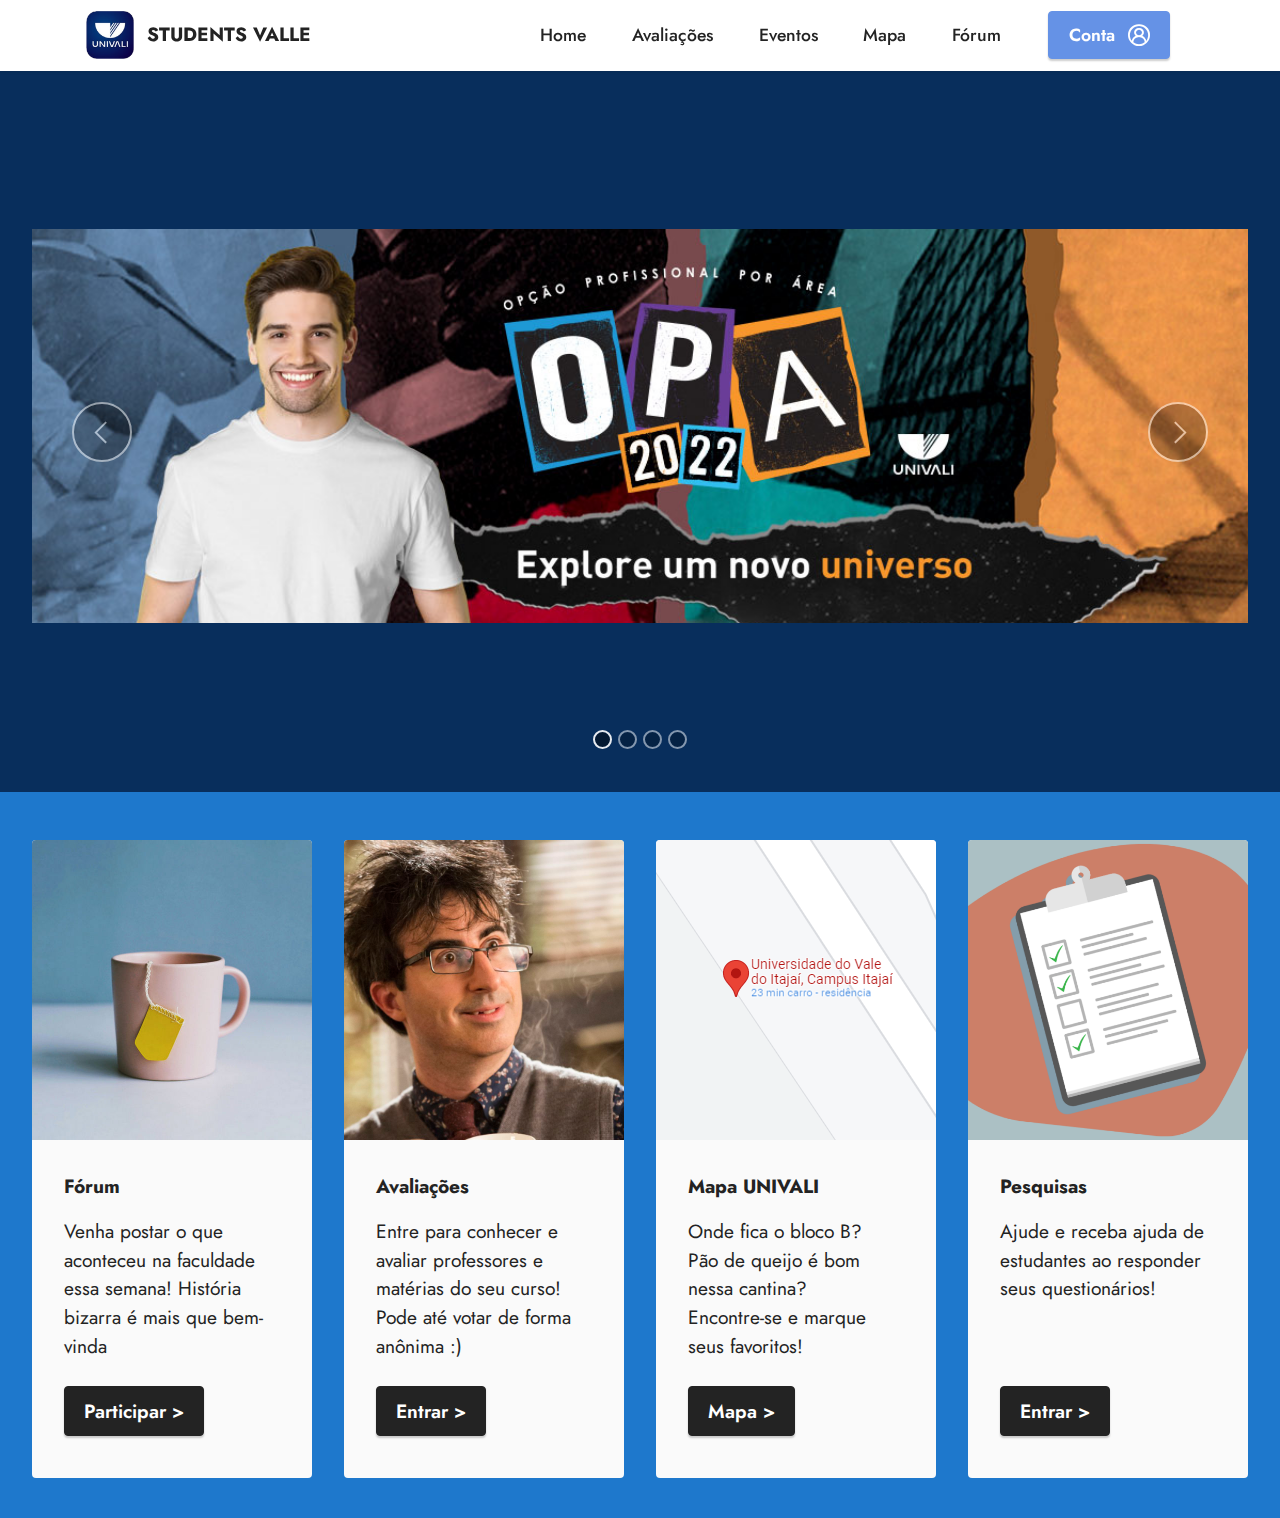
==== commit 3f76604d: "Update index.html" ====
--- a/index.html
+++ b/index.html
@@ -121,8 +121,8 @@
     
     <div class="container-fluid">
         
-        <div class="row mt-4">
-            <div class=" features-image сol-12 col-md-6 col-lg-3 active">
+        <div class="row mt-4" style="padding-bottom: 20px;">
+            <div class=" features-image сol-12 col-md-6 col-lg-3 active" style="padding-bottom: 20px;">
                 <div class="item-wrapper">
                     <div class="item-img">
                         <img src="assets/images/product2.jpg" alt="">
@@ -134,7 +134,7 @@
                     </div>
                     <div class="mbr-section-btn item-footer mt-2"><a href="forum.html" class="btn item-btn btn-black display-7">Participar &gt;</a></div>
                 </div>
-            </div><div class=" features-image сol-12 col-md-6 col-lg-3">
+            </div><div class=" features-image сol-12 col-md-6 col-lg-3" style="padding-bottom: 20px;">
                 <div class="item-wrapper">
                     <div class="item-img">
                         <img src="assets/images/professor.png" alt="" data-bs-slide-to="1" data-slide-to="1">
@@ -147,7 +147,7 @@
                     </div>
                     <div class="mbr-section-btn item-footer mt-2"><a href="avaliacoes.html" class="btn item-btn btn-black display-7">Entrar &gt;</a></div>
                 </div>
-            </div><div class=" features-image сol-12 col-md-6 col-lg-3">
+            </div><div class=" features-image сol-12 col-md-6 col-lg-3" style="padding-bottom: 20px;">
                 <div class="item-wrapper">
                     <div class="item-img">
                         <img src="assets/images/mapa-home-1.png" alt="" data-slide-to="2" data-bs-slide-to="2">
@@ -163,7 +163,7 @@
                 </div>
             </div>
             
-            <div class="item features-image сol-12 col-md-6 col-lg-3">
+            <div class="features-image сol-12 col-md-6 col-lg-3" style="padding-bottom: 20px;">
                 <div class="item-wrapper">
                     <div class="item-img">
                         <img src="assets/images/questionario-home.png" alt="" data-slide-to="3" data-bs-slide-to="3">
@@ -185,4 +185,4 @@
   
   
 </body>
-</html>+</html>
